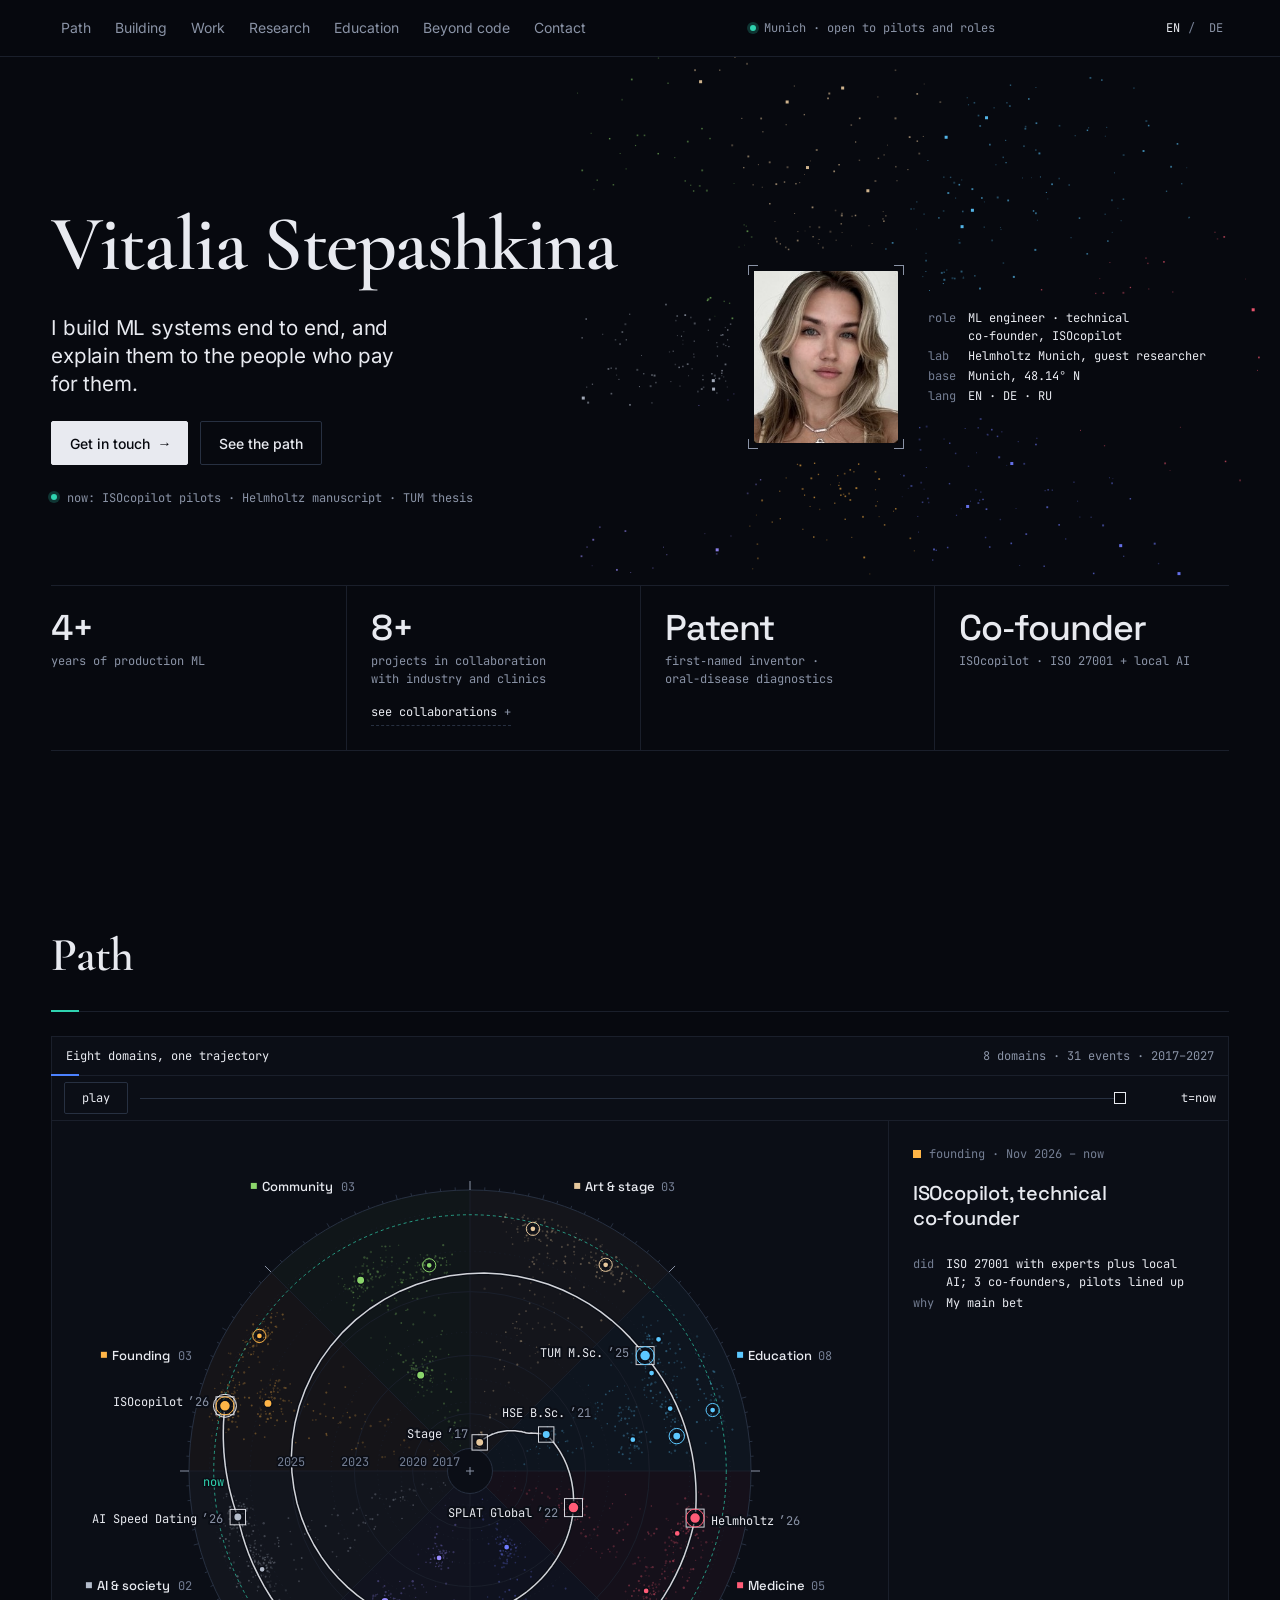
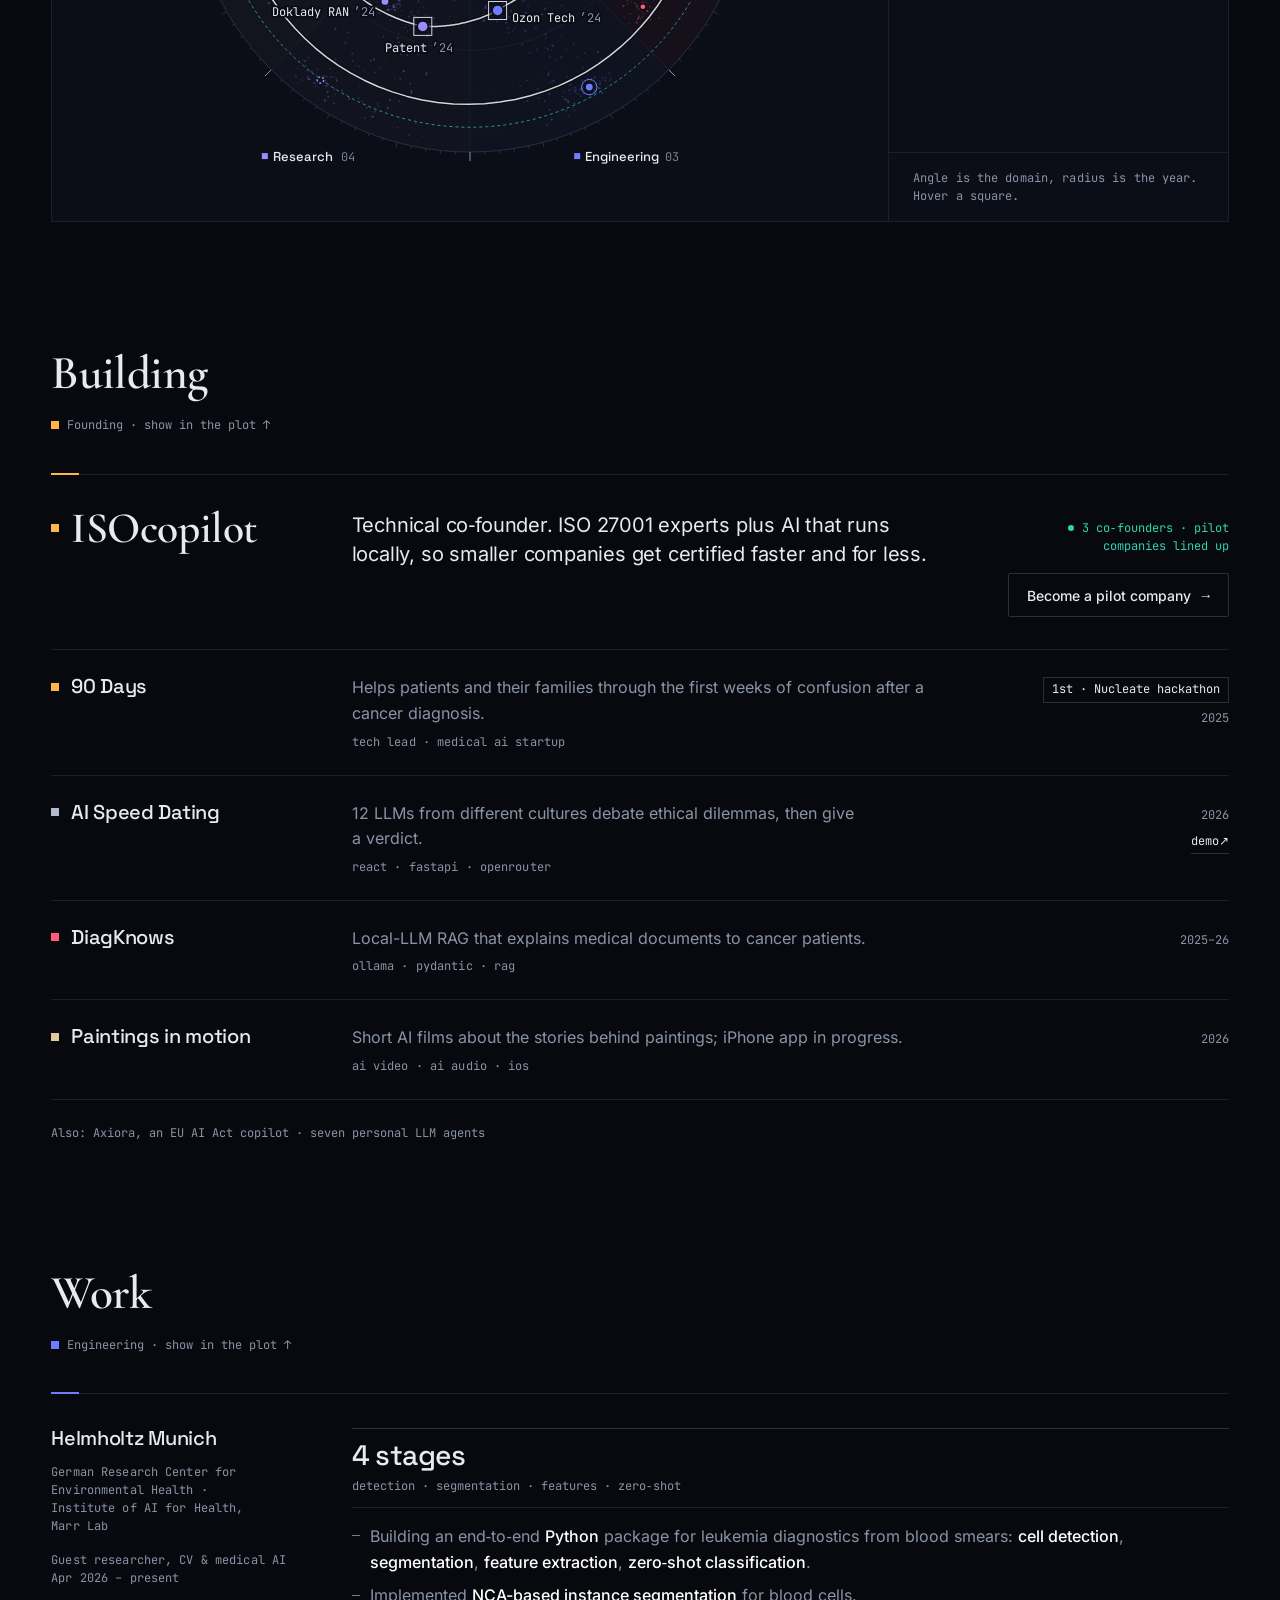
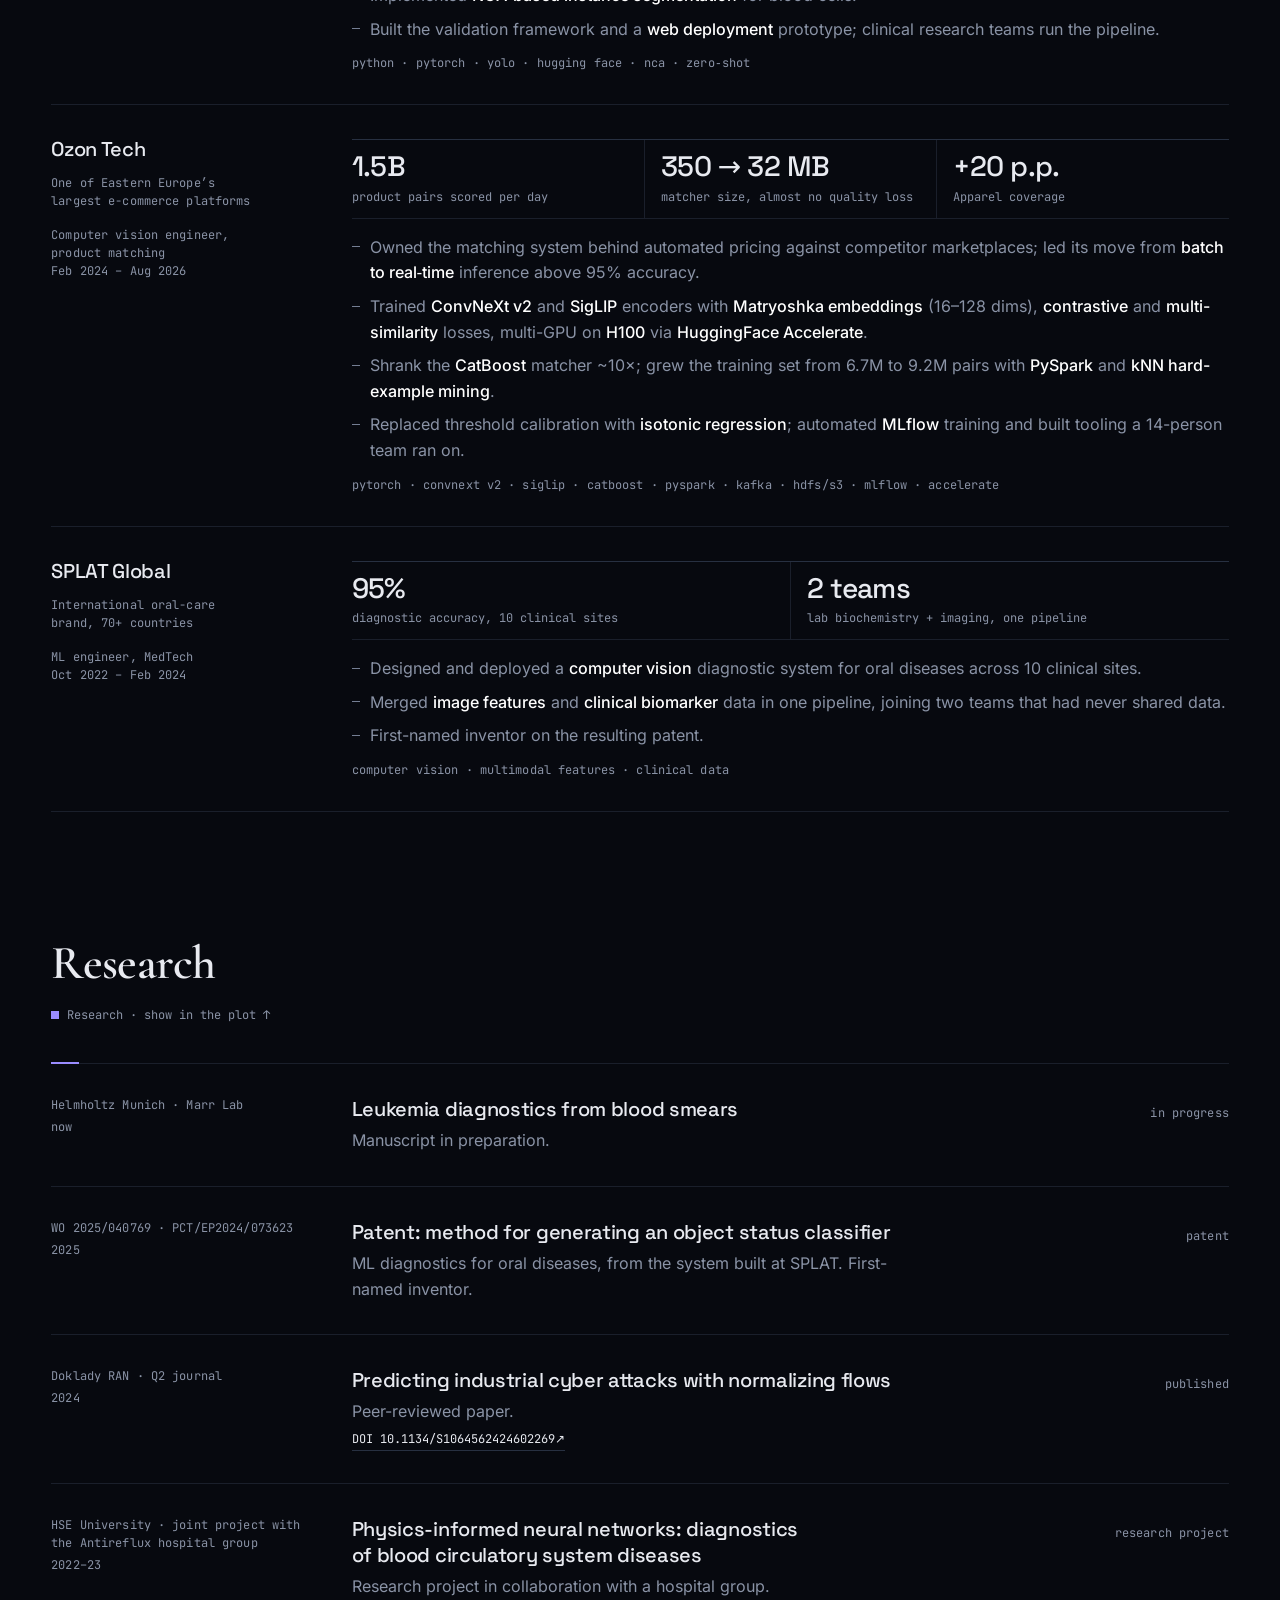
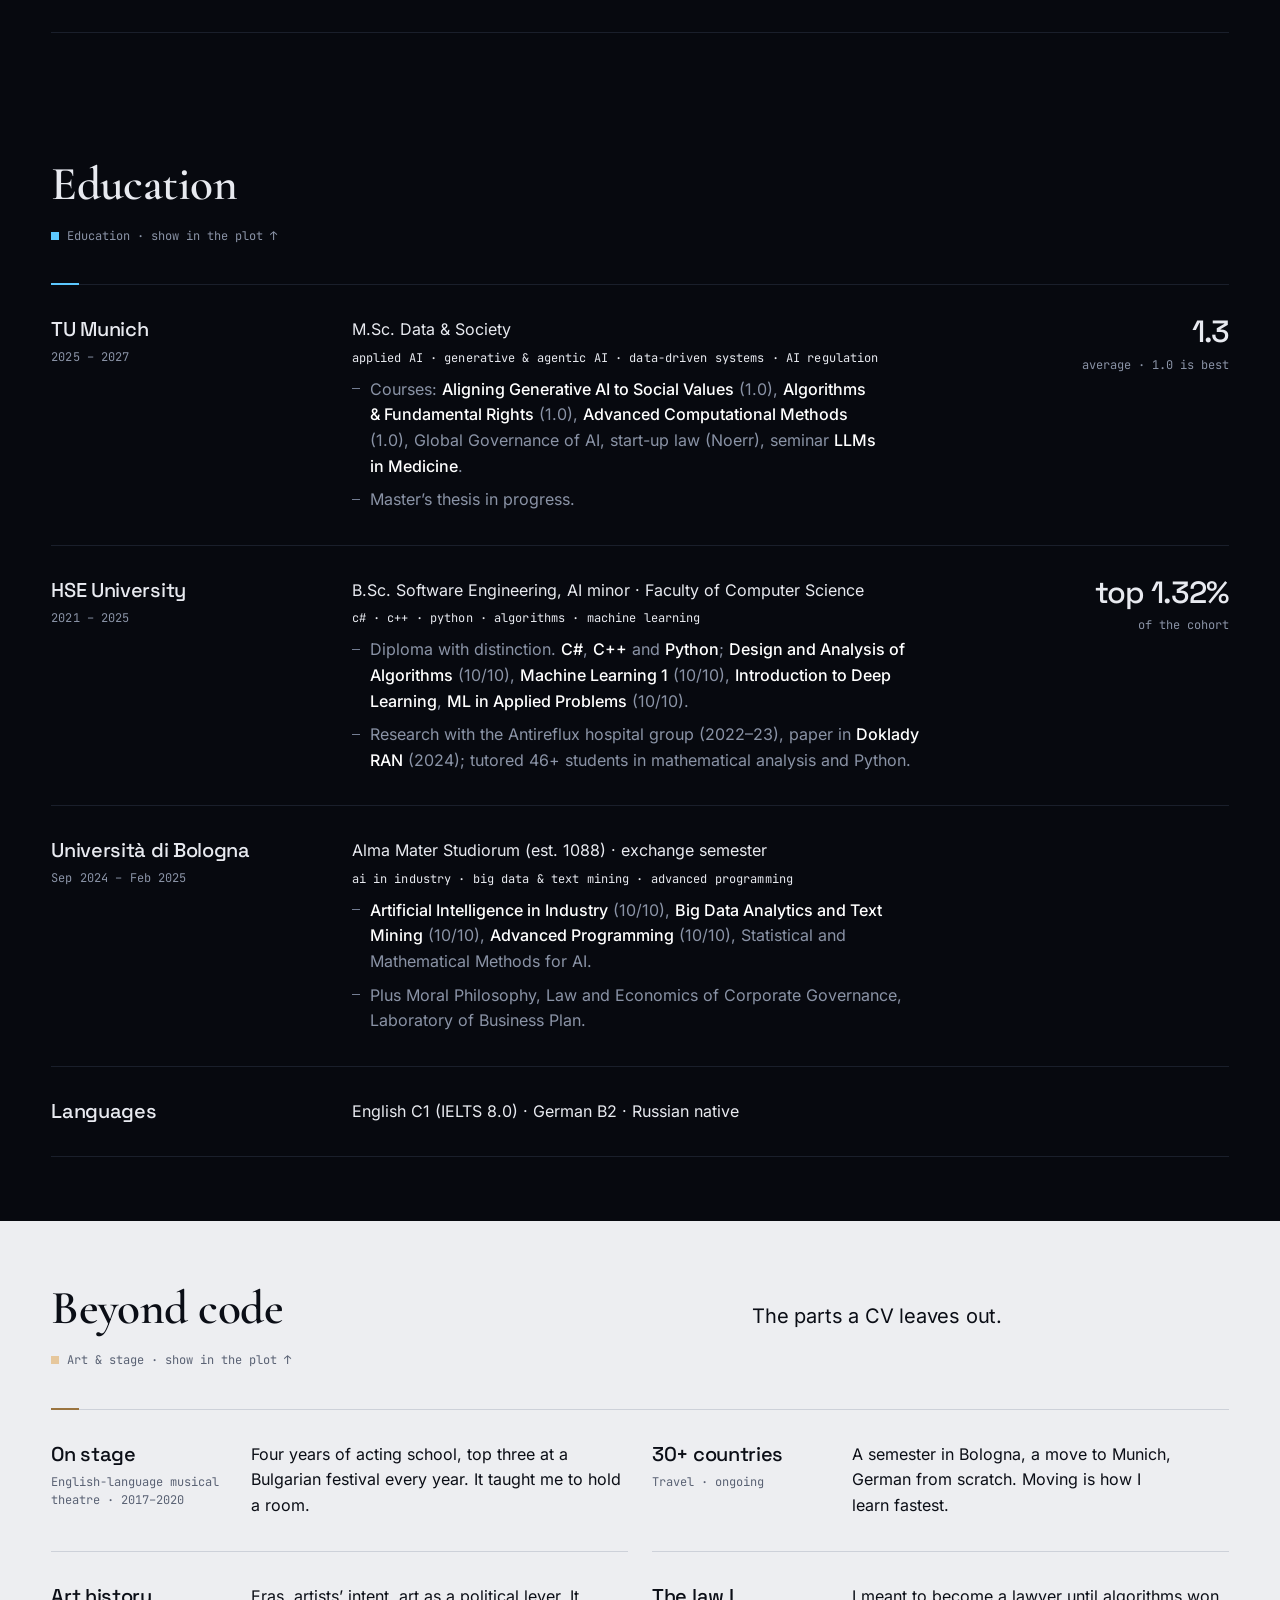
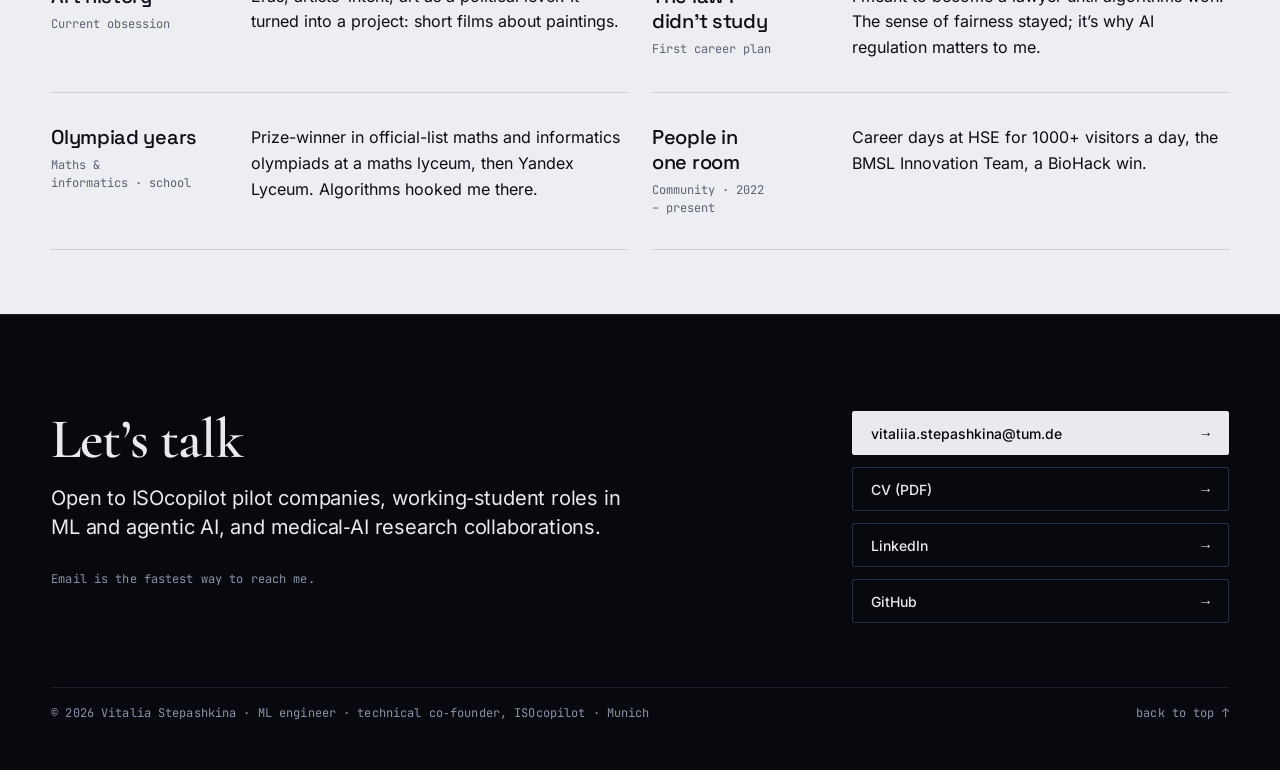
==== index.html @ 24381e23 "Personal website has been added" ====
<!DOCTYPE html>
<html lang="en">
<head>
<meta charset="utf-8">
<meta name="viewport" content="width=device-width, initial-scale=1">
<title>Vitalia Stepashkina · ML engineer, co-founder of ISOcopilot</title>
<meta name="description" content="ML engineer in Munich. I build ML systems end to end, from 1.5B product pairs a day to leukemia slides. Technical co-founder of ISOcopilot.">
<meta name="author" content="Vitalia Stepashkina">
<meta name="theme-color" content="#07090F">
<link rel="canonical" href="https://hi-vitalia.com/">
<link rel="alternate" hreflang="en" href="https://hi-vitalia.com/">
<link rel="alternate" hreflang="de" href="https://hi-vitalia.com/de.html">
<link rel="alternate" hreflang="x-default" href="https://hi-vitalia.com/">
<meta property="og:url" content="https://hi-vitalia.com/">
<meta property="og:type" content="profile">
<meta property="og:locale" content="en_US">
<meta property="og:locale:alternate" content="de_DE">
<meta property="og:title" content="Vitalia Stepashkina · ML engineer, co-founder of ISOcopilot">
<meta property="og:description" content="I build ML systems end to end, and explain them to the people who pay for them. ML engineer, co-founder of ISOcopilot, Munich.">
<meta property="og:image" content="https://hi-vitalia.com/og-en.png">
<meta property="og:image:width" content="1200">
<meta property="og:image:height" content="630">
<meta property="og:image:alt" content="Vitalia Stepashkina: I build ML systems end to end, and explain them to the people who pay for them.">
<meta name="twitter:card" content="summary_large_image">
<meta name="twitter:title" content="Vitalia Stepashkina · ML engineer, co-founder of ISOcopilot">
<meta name="twitter:description" content="I build ML systems end to end, and explain them to the people who pay for them. ML engineer, co-founder of ISOcopilot, Munich.">
<meta name="twitter:image" content="https://hi-vitalia.com/og-en.png">
<link rel="icon" href="favicon.svg" type="image/svg+xml">
<link rel="apple-touch-icon" href="apple-touch-icon.png">
<link rel="stylesheet" href="css/fonts.css">
<link rel="stylesheet" href="css/tokens.css">
<link rel="stylesheet" href="css/components.css">
<link rel="stylesheet" href="css/site.css">
<script type="application/ld+json">{"@context": "https://schema.org", "@type": "Person", "name": "Vitalia Stepashkina", "alternateName": "Vitaliia Stepashkina", "jobTitle": "ML engineer · technical co-founder, ISOcopilot", "description": "ML engineer in Munich. I build ML systems end to end, from 1.5B product pairs a day to leukemia slides. Technical co-founder of ISOcopilot.", "address": {"@type": "PostalAddress", "addressLocality": "Munich", "addressCountry": "DE"}, "email": "mailto:vitaliia.stepashkina@tum.de", "knowsLanguage": ["en", "de", "ru"], "alumniOf": [{"@type": "CollegeOrUniversity", "name": "Technical University of Munich"}, {"@type": "CollegeOrUniversity", "name": "HSE University"}, {"@type": "CollegeOrUniversity", "name": "Università di Bologna"}], "sameAs": ["https://www.linkedin.com/in/vitalia-stepashkina/", "https://github.com/imunellka"], "url": "https://hi-vitalia.com/"}</script>
</head>
<body>
<a class="skip" href="#building">Skip to content</a>
<header class="nav"><div class="wrap">
  <span class="status"><i aria-hidden="true"></i>Munich · open to pilots and roles</span>
  <nav class="links" aria-label="Sections"><a href="#path">Path</a><a href="#building">Building</a><a href="#work">Work</a><a href="#research">Research</a><a href="#education">Education</a><a href="#beyond">Beyond code</a><a href="#contact">Contact</a></nav>
  <span class="langsw" role="group" aria-label="Language / Sprache"><span class="cur" aria-current="true" lang="en">EN</span><a href="de.html" hreflang="de" lang="de" data-lang-switch title="Deutsch">DE</a></span>
</div></header>

<main id="top">
<section class="wrap grid hero" id="intro" data-spy aria-label="Introduction">
  <div class="ident">
    <h1 class="t-xl name">Vitalia <br><span>Stepashkina</span></h1>
    <p class="t-m lead">I build ML systems <span class="nw">end to end,</span> and explain them to the people who pay for them.</p>
    <div class="cta"><a class="btn primary" href="#contact">Get in touch<span aria-hidden="true">→</span></a><a class="btn to-sky" href="#sky">See the path</a></div>
    <p class="hstatus"><i aria-hidden="true"></i>now: ISOcopilot pilots · Helmholtz manuscript · TUM thesis</p>
    <div class="subject">
      <div class="frame"><img src="img/portrait.jpg" alt="Portrait of Vitalia Stepashkina" width="96" height="112"><span class="ticks"></span></div>
      <dl><dt>role</dt><dd>ML engineer · technical co‑founder, ISOcopilot</dd><dt>lab</dt><dd>Helmholtz Munich, guest researcher</dd><dt>base</dt><dd>Munich, 48.14° N</dd><dt>lang</dt><dd>EN · DE · RU</dd></dl>
    </div>
    <div class="metrics"><div class="metric"><b class="num">4+</b><span>years of production ML</span></div><div class="metric"><b class="num">8+</b><span>projects in collaboration with industry and clinics</span><button type="button" class="ptip" aria-expanded="false" aria-controls="mpop">see collaborations<span aria-hidden="true"> +</span></button><div class="mpop" id="mpop" role="region" aria-label="see collaborations"><p>Avelios, Yandex, Spiralab, Antireflux clinics, Austrian healthcare system</p></div></div><div class="metric"><b class="num">Patent</b><span>first‑named inventor · oral-disease diagnostics</span></div><div class="metric"><b class="num long">Co‑founder</b><span>ISOcopilot · ISO 27001 + local AI</span></div></div>
    
  </div>
</section>

<section class="section path" id="path" data-spy aria-labelledby="h-path"><div class="wrap">
  <div class="grid sec-head"><h2 class="t-l" id="h-path">Path</h2></div>
  <div class="inst" id="sky">
    <figure class="panel" aria-labelledby="figtitle">
      <div class="panel-head"><span id="figtitle"><b>Eight domains, one trajectory</b></span><span class="num">8 domains · 31 events · 2017–2027</span></div>
      <div class="panel-ctrl">
        <button class="chip play" id="play" type="button" data-state="play" aria-label="Play the path from 2017">play</button>
        <input id="scrub" type="range" min="2017" max="2027.99" step="0.01" value="2027.99" aria-label="Show the path up to year">
        <output id="tout" for="scrub" class="num">t=now</output>
      </div>
      <div class="plot-wrap">
        <div class="viz-slot" id="viz" data-default="iso"></div>
        <aside class="side"><div class="readout sky-hud" id="hud" aria-live="off"></div><p class="t-cap figcap" id="figcap">Angle is the domain, radius is the year. Hover a square.</p></aside>
      </div>
    </figure>
  </div>
</div></section>

<section class="section" id="building" data-spy aria-labelledby="h-building"><div class="wrap">
  <div class="grid sec-head"><h2 class="t-l" id="h-building">Building</h2><a class="figlink" href="#sky" data-filter="ent" style="--c:var(--s-ent)"><i aria-hidden="true"></i>Founding · show in the plot ↑</a></div>
  
  <article class="grid lead-proj">
    <div class="meta"><span class="k" aria-hidden="true"></span><h3 class="t-l">ISOcopilot</h3></div>
    <p class="t-m body">Technical co‑founder. ISO 27001 experts plus AI that runs locally, so smaller companies get certified faster and for less.</p>
    <div class="st"><em><i aria-hidden="true"></i>3 co‑founders · pilot companies lined up</em><a class="btn" href="mailto:vitaliia.stepashkina@tum.de?subject=ISOcopilot%20pilot">Become a pilot company<span aria-hidden="true">→</span></a></div>
  </article>
  <div class="projs">
  <article class="grid proj" style="--c:var(--s-ent)">
    <h3>90 Days</h3>
    <div class="body"><p>Helps patients and their families through the first weeks of confusion after a cancer diagnosis.</p><span class="t-cap stack">tech lead · medical ai startup</span></div>
    <div class="st"><span class="badge">1st · Nucleate hackathon</span><span class="num">2025</span></div>
  </article>
  <article class="grid proj" style="--c:var(--s-soc)">
    <h3>AI Speed Dating</h3>
    <div class="body"><p>12 LLMs from different cultures debate ethical dilemmas, then give a verdict.</p><span class="t-cap stack">react · fastapi · openrouter</span></div>
    <div class="st"><span class="num">2026</span><a class="ext" href="https://speeddate.dock.ee" target="_blank" rel="noopener" aria-label="demo (opens in a new tab)">demo<span aria-hidden="true"> ↗</span></a></div>
  </article>
  <article class="grid proj" style="--c:var(--s-med)">
    <h3>DiagKnows</h3>
    <div class="body"><p>Local-LLM RAG that explains medical documents to cancer patients.</p><span class="t-cap stack">ollama · pydantic · rag</span></div>
    <div class="st"><span class="num">2025–26</span></div>
  </article>
  <article class="grid proj" style="--c:var(--s-art)">
    <h3>Paintings in motion</h3>
    <div class="body"><p>Short AI films about the stories behind paintings; iPhone app in progress.</p><span class="t-cap stack">ai video · ai audio · ios</span></div>
    <div class="st"><span class="num">2026</span></div>
  </article>
  </div>
  <p class="also">Also: Axiora, an EU AI Act copilot · seven personal LLM agents</p>
</div></section>

<section class="section" id="work" data-spy aria-labelledby="h-work"><div class="wrap">
  <div class="grid sec-head"><h2 class="t-l" id="h-work">Work</h2><a class="figlink" href="#sky" data-filter="eng" style="--c:var(--s-eng)"><i aria-hidden="true"></i>Engineering · show in the plot ↑</a></div>
  
  <article class="grid row wrow">
    <div class="meta"><h3>Helmholtz Munich</h3><p class="t-cap odesc">German Research Center for Environmental Health · Institute of AI for Health, Marr Lab</p><span class="t-cap">Guest researcher, CV &amp; medical AI<br>Apr 2026 – present</span></div>
    <div class="body"><div class="mstrip" style="--n:1"><div class="mc"><b class="num">4 stages</b><span>detection · segmentation · features · zero‑shot</span></div></div><ul><li>Building an end‑to‑end <strong>Python</strong> package for leukemia diagnostics from blood smears: <strong>cell detection</strong>, <strong>segmentation</strong>, <strong>feature extraction</strong>, <strong>zero‑shot classification</strong>.</li><li>Implemented <strong>NCA-based instance segmentation</strong> for blood cells.</li><li>Built the validation framework and a <strong>web deployment</strong> prototype; clinical research teams run the pipeline.</li></ul><span class="t-cap stack">python · pytorch · yolo · hugging face · nca · zero‑shot</span></div>
  </article>
  <article class="grid row wrow">
    <div class="meta"><h3>Ozon Tech</h3><p class="t-cap odesc">One of Eastern Europe’s largest e-commerce platforms</p><span class="t-cap">Computer vision engineer, product matching<br>Feb 2024 – Aug 2026</span></div>
    <div class="body"><div class="mstrip" style="--n:3"><div class="mc"><b class="num">1.5B</b><span>product pairs scored per day</span></div><div class="mc"><b class="num">350 → 32 MB</b><span>matcher size, almost no quality loss</span></div><div class="mc"><b class="num">+20 p.p.</b><span>Apparel coverage</span></div></div><ul><li>Owned the matching system behind automated pricing against competitor marketplaces; led its move from <strong>batch to real‑time</strong> inference above 95% accuracy.</li><li>Trained <strong>ConvNeXt v2</strong> and <strong>SigLIP</strong> encoders with <strong>Matryoshka embeddings</strong> (16–128 dims), <strong>contrastive</strong> and <strong>multi-similarity</strong> losses, multi-GPU on <strong>H100</strong> via <strong>HuggingFace Accelerate</strong>.</li><li>Shrank the <strong>CatBoost</strong> matcher ~10×; grew the training set from 6.7M to 9.2M pairs with <strong>PySpark</strong> and <strong>kNN hard-example mining</strong>.</li><li>Replaced threshold calibration with <strong>isotonic regression</strong>; automated <strong>MLflow</strong> training and built tooling a 14-person team ran on.</li></ul><span class="t-cap stack">pytorch · convnext v2 · siglip · catboost · pyspark · kafka · hdfs/s3 · mlflow · accelerate</span></div>
  </article>
  <article class="grid row wrow">
    <div class="meta"><h3>SPLAT Global</h3><p class="t-cap odesc">International oral-care brand, 70+ countries</p><span class="t-cap">ML engineer, MedTech<br>Oct 2022 – Feb 2024</span></div>
    <div class="body"><div class="mstrip" style="--n:2"><div class="mc"><b class="num">95%</b><span>diagnostic accuracy, 10 clinical sites</span></div><div class="mc"><b class="num">2 teams</b><span>lab biochemistry + imaging, one pipeline</span></div></div><ul><li>Designed and deployed a <strong>computer vision</strong> diagnostic system for oral diseases across 10 clinical sites.</li><li>Merged <strong>image features</strong> and <strong>clinical biomarker</strong> data in one pipeline, joining two teams that had never shared data.</li><li>First-named inventor on the resulting patent.</li></ul><span class="t-cap stack">computer vision · multimodal features · clinical data</span></div>
  </article>
</div></section>

<section class="section" id="research" data-spy aria-labelledby="h-research"><div class="wrap">
  <div class="grid sec-head"><h2 class="t-l" id="h-research">Research</h2><a class="figlink" href="#sky" data-filter="res" style="--c:var(--s-res)"><i aria-hidden="true"></i>Research · show in the plot ↑</a></div>
  
  <article class="grid row rrow">
    <div class="meta"><span class="t-cap">Helmholtz Munich · Marr Lab</span><span class="t-cap num">now</span></div>
    <div class="body"><h3>Leukemia diagnostics from blood smears</h3><p class="mute">Manuscript in preparation.</p></div>
    <div class="fig"><span class="t-cap live">in progress</span></div>
  </article>
  <article class="grid row rrow">
    <div class="meta"><span class="t-cap">WO 2025/040769 · PCT/EP2024/073623</span><span class="t-cap num">2025</span></div>
    <div class="body"><h3>Patent: method for generating an object status classifier</h3><p class="mute">ML diagnostics for oral diseases, from the system built at SPLAT. First-named inventor.</p></div>
    <div class="fig"><span class="t-cap">patent</span></div>
  </article>
  <article class="grid row rrow">
    <div class="meta"><span class="t-cap">Doklady RAN · Q2 journal</span><span class="t-cap num">2024</span></div>
    <div class="body"><h3>Predicting industrial cyber attacks with normalizing flows</h3><p class="mute">Peer-reviewed paper.</p><p class="rl"><a class="ext" href="https://link.springer.com/article/10.1134/S1064562424602269" target="_blank" rel="noopener" aria-label="DOI 10.1134/S1064562424602269 (opens in a new tab)">DOI 10.1134/S1064562424602269<span aria-hidden="true"> ↗</span></a></p></div>
    <div class="fig"><span class="t-cap">published</span></div>
  </article>
  <article class="grid row rrow">
    <div class="meta"><span class="t-cap">HSE University · joint project with the Antireflux hospital group</span><span class="t-cap num">2022–23</span></div>
    <div class="body"><h3>Physics-informed neural networks: diagnostics of blood circulatory system diseases</h3><p class="mute">Research project in collaboration with a hospital group.</p></div>
    <div class="fig"><span class="t-cap">research project</span></div>
  </article>
</div></section>

<section class="section" id="education" data-spy aria-labelledby="h-education"><div class="wrap">
  <div class="grid sec-head"><h2 class="t-l" id="h-education">Education</h2><a class="figlink" href="#sky" data-filter="edu" style="--c:var(--s-edu)"><i aria-hidden="true"></i>Education · show in the plot ↑</a></div>
  
  <article class="grid row erow">
    <div class="meta"><h3>TU Munich</h3><span class="t-cap num">2025 – 2027</span></div>
    <div class="body"><p class="deg">M.Sc. Data &amp; Society</p><p class="t-cap focus">applied AI · generative &amp; agentic AI · data-driven systems · AI regulation</p><ul class="edl"><li>Courses: <strong>Aligning Generative AI to Social Values</strong> (1.0), <strong>Algorithms &amp; Fundamental Rights</strong> (1.0), <strong>Advanced Computational Methods</strong> (1.0), Global Governance of AI, start-up law (Noerr), seminar <strong>LLMs in Medicine</strong>.</li><li>Master’s thesis in progress.</li></ul></div>
    <div class="fig"><b class="num">1.3</b><span>average · 1.0 is best</span></div>
  </article>
  <article class="grid row erow">
    <div class="meta"><h3>HSE University</h3><span class="t-cap num">2021 – 2025</span></div>
    <div class="body"><p class="deg">B.Sc. Software Engineering, AI minor · Faculty of Computer Science</p><p class="t-cap focus">c# · c++ · python · algorithms · machine learning</p><ul class="edl"><li>Diploma with distinction. <strong>C#</strong>, <strong>C++</strong> and <strong>Python</strong>; <strong>Design and Analysis of Algorithms</strong> (10/10), <strong>Machine Learning 1</strong> (10/10), <strong>Introduction to Deep Learning</strong>, <strong>ML in Applied Problems</strong> (10/10).</li><li>Research with the Antireflux hospital group (2022–23), paper in <strong>Doklady RAN</strong> (2024); tutored 46+ students in mathematical analysis and Python.</li></ul></div>
    <div class="fig"><b class="num">top 1.32%</b><span>of the cohort</span></div>
  </article>
  <article class="grid row erow">
    <div class="meta"><h3>Università di Bologna</h3><span class="t-cap num">Sep 2024 – Feb 2025</span></div>
    <div class="body"><p class="deg">Alma Mater Studiorum (est. 1088) · exchange semester</p><p class="t-cap focus">ai in industry · big data &amp; text mining · advanced programming</p><ul class="edl"><li><strong>Artificial Intelligence in Industry</strong> (10/10), <strong>Big Data Analytics and Text Mining</strong> (10/10), <strong>Advanced Programming</strong> (10/10), Statistical and Mathematical Methods for AI.</li><li>Plus Moral Philosophy, Law and Economics of Corporate Governance, Laboratory of Business Plan.</li></ul></div>
    
  </article>
  <article class="grid row erow">
    <div class="meta"><h3>Languages</h3></div>
    <div class="body"><p class="deg">English C1 (IELTS 8.0) · German B2 · Russian native</p></div>
    
  </article>
</div></section>

<section class="section band-light" id="beyond" data-spy aria-labelledby="h-beyond"><div class="wrap">
  <div class="grid sec-head"><h2 class="t-l" id="h-beyond">Beyond code</h2><p>The parts a CV leaves out.</p><a class="figlink" href="#sky" data-filter="art" style="--c:var(--s-art)"><i aria-hidden="true"></i>Art &amp; stage · show in the plot ↑</a></div>
  <div class="labels">
    <article class="label"><div><h3>On stage</h3><div class="medium">English-language musical theatre · 2017–2020</div></div><p>Four years of acting school, top three at a Bulgarian festival every year. It taught me to hold a room.</p></article>
    <article class="label"><div><h3>30+ countries</h3><div class="medium">Travel · ongoing</div></div><p>A semester in Bologna, a move to Munich, German from scratch. Moving is how I learn fastest.</p></article>
    <article class="label"><div><h3>Art history</h3><div class="medium">Current obsession</div></div><p>Eras, artists’ intent, art as a political lever. It turned into a project: short films about paintings.</p></article>
    <article class="label"><div><h3>The law I didn’t study</h3><div class="medium">First career plan</div></div><p>I meant to become a lawyer until algorithms won. The sense of fairness stayed; it’s why AI regulation matters to me.</p></article>
    <article class="label"><div><h3>Olympiad years</h3><div class="medium">Maths &amp; informatics · school</div></div><p>Prize-winner in official-list maths and informatics olympiads at a maths lyceum, then Yandex Lyceum. Algorithms hooked me there.</p></article>
    <article class="label"><div><h3>People in one room</h3><div class="medium">Community · 2022 – present</div></div><p>Career days at HSE for 1000+ visitors a day, the BMSL Innovation Team, a BioHack win.</p></article>
  </div>
</div></section>
</main>

<footer class="footer" id="contact" data-spy aria-labelledby="h-contact"><div class="wrap grid">
  <div class="say"><h2 class="t-xl" id="h-contact">Let’s talk</h2><p class="open">Open to ISOcopilot pilot companies, working‑student roles in ML and agentic AI, and medical‑AI research collaborations.</p><p class="t-cap">Email is the fastest way to reach me.</p></div>
  <div class="act"><a class="btn primary" href="mailto:vitaliia.stepashkina@tum.de">vitaliia.stepashkina@tum.de<span aria-hidden="true">→</span></a><a class="btn" href="files/Vitalia_Stepashkina_CV.pdf" download data-cv>CV (PDF)<span aria-hidden="true">→</span></a><a class="btn" href="https://www.linkedin.com/in/vitalia-stepashkina/">LinkedIn<span aria-hidden="true">→</span></a><a class="btn" href="https://github.com/imunellka">GitHub<span aria-hidden="true">→</span></a></div>
  <div class="base t-cap"><span>© 2026 Vitalia Stepashkina · ML engineer · technical co‑founder, ISOcopilot · Munich</span><a href="#top">back to top ↑</a></div>
</div></footer>

<script>window.SKY_DATA={"spheres": [{"id": "eng", "name_en": "Engineering", "description": "Production ML at scale, and my own tools."}, {"id": "res", "name_en": "Research", "description": "Work on the record: paper, patent, manuscript."}, {"id": "med", "name_en": "Medicine", "description": "Diagnostics, from oral care to leukemia."}, {"id": "soc", "name_en": "AI & society", "description": "Where AI meets law, ethics and people."}, {"id": "ent", "name_en": "Founding", "description": "Companies I build; compliance first."}, {"id": "com", "name_en": "Community", "description": "Events, teams, hackathons."}, {"id": "art", "name_en": "Art & stage", "description": "Theatre and art history."}, {"id": "edu", "name_en": "Education", "description": "HSE, then TUM, plus three languages."}], "events": [{"id": "theatre", "title_en": "English-language musical theatre, TongueTwister", "sphere": "art", "start": "2017-09", "end": "2020-06", "status": "done", "metric": "Top 3 every year at \"The World in Children's Hands\" festival, Bulgaria", "what_it_gave_en": "Four years of acting school and musical theatre, on stage every year", "why_en": "Where my social energy comes from", "links_to": ["career", "speed"]}, {"id": "olymp", "title_en": "Competitive programming in C++", "sphere": "eng", "start": "2021-09", "end": "2023-06", "status": "done", "metric": null, "what_it_gave_en": "Competitive programming in C++: algorithms against the clock", "why_en": "Where I learned to debug under pressure", "links_to": ["hse"]}, {"id": "hse", "title_en": "HSE University, B.Sc. Software Engineering, AI minor", "sphere": "edu", "start": "2021-09", "end": "2025-06", "status": "done", "metric": "Top 1.32% of cohort, diploma with distinction", "what_it_gave_en": "C/C++, algorithms and an AI minor; diploma with distinction", "why_en": "A technical base people trust", "links_to": ["olymp", "doklady"]}, {"id": "career", "title_en": "Career days at HSE", "sphere": "com", "start": "2022-09", "end": "2024-06", "status": "done", "metric": "1000+ visitors per day", "what_it_gave_en": "Brought companies, volunteers and students together", "why_en": "My first event at scale", "links_to": ["bmsl", "theatre"]}, {"id": "splat", "title_en": "SPLAT Global, ML engineer, MedTech", "sphere": "med", "start": "2022-10", "end": "2024-02", "status": "done", "metric": "95% accuracy across 10 clinical sites", "what_it_gave_en": "Diagnostic system rolled out to clinics; lab and image data in one pipeline", "why_en": "My first ML system in clinics", "links_to": ["patent"]}, {"id": "ozon", "title_en": "Ozon Tech, computer vision engineer, product matching", "sphere": "eng", "start": "2024-02", "end": "2026-08", "status": "done", "metric": "1.5B product pairs scored per day", "what_it_gave_en": "Batch to real-time above 95% accuracy; matcher 350 → 32 MB; tooling for 14 people", "why_en": "Learned to measure models in business impact", "links_to": ["iso", "agents"]}, {"id": "doklady", "title_en": "Paper in Doklady RAN (Q2)", "sphere": "res", "start": "2024-06", "end": "2024-12", "status": "done", "metric": null, "what_it_gave_en": "Predicting industrial cyber attacks with normalizing flows", "why_en": "My first peer-reviewed paper", "links_to": ["hse"]}, {"id": "patent", "title_en": "Patent WO 2025/040769", "sphere": "res", "start": "2024-08", "end": "2025-02", "status": "done", "metric": "PCT/EP2024/073623", "what_it_gave_en": "Patent WO 2025/040769: ML diagnostics for oral diseases, first-named inventor", "why_en": "Work that turns into IP", "links_to": ["splat"]}, {"id": "bologna", "title_en": "AI exchange, Università di Bologna", "sphere": "edu", "start": "2024-09", "end": "2025-02", "status": "done", "metric": null, "what_it_gave_en": "AI programme in an international cohort, life in Italy", "why_en": "Proof I can study and live anywhere", "links_to": ["munich"]}, {"id": "munich", "title_en": "Move to Munich", "sphere": "edu", "start": "2025-09", "end": "2025-10", "status": "done", "metric": null, "what_it_gave_en": "A new country, a new network, German from scratch", "why_en": "Germany is where responsible AI and startups meet", "links_to": ["tum", "bmsl"]}, {"id": "langs", "title_en": "Languages", "sphere": "edu", "start": "2025-10", "end": "2027-01", "status": "now", "metric": "IELTS 8.0", "what_it_gave_en": "English C1 · German B2 · Russian native", "why_en": "Working in German and English", "links_to": ["munich"]}, {"id": "bmsl", "title_en": "BMSL Innovation Team, TUM", "sphere": "com", "start": "2025-10", "end": "2026-12", "status": "now", "metric": null, "what_it_gave_en": "Built the team, ran meetups, picked speakers", "why_en": "My own community in Munich", "links_to": ["career", "hacks"]}, {"id": "tum", "title_en": "TU Munich, M.Sc. Data & Society", "sphere": "edu", "start": "2025-10", "end": "2027-08", "status": "now", "metric": "Average 1.3 (1.0 = best)", "what_it_gave_en": "Ethics, regulation and governance of AI", "why_en": "The why-and-for-whom layer on top of engineering", "links_to": ["gov", "axiora"]}, {"id": "acm", "title_en": "Advanced Computational Methods (TUM)", "sphere": "edu", "start": "2025-10", "end": "2026-02", "status": "done", "metric": null, "what_it_gave_en": "Computational methods inside a social-science master's", "why_en": "Technical depth inside the programme", "links_to": ["tum"]}, {"id": "medins", "title_en": "MedInsight hackathon", "sphere": "med", "start": "2025-11", "end": "2025-11", "status": "done", "metric": null, "what_it_gave_en": "Built medical product prototypes in a weekend", "why_en": "Fast product cycles in health", "links_to": ["diag"]}, {"id": "ninety", "title_en": "90 Days, tech lead", "sphere": "ent", "start": "2025-11", "end": "2025-11", "status": "done", "metric": "1st place, Nucleate hackathon", "what_it_gave_en": "Tech lead; our team won 1st place at a Nucleate hackathon", "why_en": "Patients and families need help in the first weeks after diagnosis", "links_to": ["diag"]}, {"id": "diag", "title_en": "DiagKnows, LLM assistant for cancer patients", "sphere": "med", "start": "2025-12", "end": "2026-02", "status": "done", "metric": null, "what_it_gave_en": "Five-layer RAG on a local LLM: OCR, validation, retrieval, guarded answers", "why_en": "My first LLM product, for cancer patients", "links_to": ["axiora", "medins"]}, {"id": "hdab", "title_en": "Health data access bodies report (EHDS)", "sphere": "med", "start": "2026-01", "end": "2026-01", "status": "done", "metric": null, "what_it_gave_en": "Group report comparing Finland's Findata with Austria's system", "why_en": "Health data meets regulation", "links_to": ["gov"]}, {"id": "hacks", "title_en": "BioHack 1st place, HackNation, Future of Health", "sphere": "com", "start": "2026-01", "end": "2026-06", "status": "done", "metric": "1st place, BioHack", "what_it_gave_en": "Won a bioinformatics hackathon in a mixed team", "why_en": "Visibility in the Munich ecosystem", "links_to": ["bmsl", "helm"], "date_label": "2026"}, {"id": "helm", "title_en": "Helmholtz Munich, guest researcher, Marr Lab", "sphere": "med", "start": "2026-04", "end": null, "status": "now", "metric": null, "what_it_gave_en": "Leukemia diagnostics package: detection, segmentation, features, zero-shot", "why_en": "Clinical teams use what I build", "links_to": ["miccai", "llmmed"]}, {"id": "gov", "title_en": "Aligning GenAI · Algorithms & Fundamental Rights · Global Governance of AI", "sphere": "soc", "start": "2026-04", "end": "2026-07", "status": "done", "metric": null, "what_it_gave_en": "AI alignment, fundamental rights and global AI governance", "why_en": "The legal base under my compliance products", "links_to": ["axiora", "iso", "hdab"]}, {"id": "law", "title_en": "Business law + start-up legal fundamentals (Noerr)", "sphere": "edu", "start": "2026-04", "end": "2026-07", "status": "done", "metric": null, "what_it_gave_en": "Investment contracts, equity, corporate law", "why_en": "A founder's legal literacy", "links_to": ["iso"]}, {"id": "speed", "title_en": "AI Speed Dating, TUM hackathon", "sphere": "soc", "start": "2026-06", "end": "2026-08", "status": "done", "metric": "12 LLMs orchestrated", "what_it_gave_en": "12 LLMs from different cultures debate ethics; I built prompting, matching, frontend", "why_en": "Explaining AI to ordinary people", "links_to": ["arth", "theatre"]}, {"id": "agents", "title_en": "Personal stack of 7 LLM agents", "sphere": "eng", "start": "2026-09", "end": null, "status": "now", "metric": "7 agents", "what_it_gave_en": "Seven agents for calendar, news, papers and voice notes, via Telegram", "why_en": "Agentic AI in daily practice, less busywork", "links_to": ["iso", "ozon"]}, {"id": "arth", "title_en": "Art history", "sphere": "art", "start": "2026-09", "end": null, "status": "now", "metric": null, "what_it_gave_en": "Eras, artists' intent, art as a political lever", "why_en": "Joy, and a new lens on the world", "links_to": ["artv", "speed"]}, {"id": "artv", "title_en": "Paintings in motion: AI films + iPhone app", "sphere": "art", "start": "2026-10", "end": null, "status": "now", "metric": null, "what_it_gave_en": "Scripts, AI video and audio, a business model", "why_en": "A hands-on lab for new AI tools", "links_to": ["arth", "agents"]}, {"id": "llmmed", "title_en": "Seminar: LLMs in Medicine (IN2107)", "sphere": "edu", "start": "2026-10", "end": "2027-02", "status": "now", "metric": null, "what_it_gave_en": "LLMs in clinical settings", "why_en": "Feeds my Helmholtz work", "links_to": ["helm"]}, {"id": "axiora", "title_en": "Axiora, EU AI Act compliance copilot", "sphere": "ent", "start": "2026-10", "end": null, "status": "now", "metric": null, "what_it_gave_en": "Team MVP: local LLMs and RAG turn AI use into a remediation roadmap", "why_en": "Regulation as a product", "links_to": ["gov", "diag"]}, {"id": "iso", "title_en": "ISOcopilot, technical co-founder", "sphere": "ent", "start": "2026-11", "end": null, "status": "now", "metric": null, "what_it_gave_en": "ISO 27001 with experts plus local AI; 3 co-founders, pilots lined up", "why_en": "My main bet", "links_to": ["ozon", "gov", "agents"]}, {"id": "miccai", "title_en": "Manuscript: leukemia diagnostics", "sphere": "res", "start": "2026-12", "end": "2027-02", "status": "next", "metric": null, "what_it_gave_en": "Paper from the Helmholtz pipeline, in preparation", "why_en": "Putting the pipeline on the record", "links_to": ["helm"]}, {"id": "hse-research", "title_en": "Physics-informed NNs with Antireflux", "sphere": "res", "start": "2022-01", "end": "2022-12", "status": "done", "metric": null, "what_it_gave_en": "Physics-informed neural nets for circulatory diagnostics, with Antireflux hospitals", "why_en": "My first ML project with real clinics", "links_to": ["splat"]}]};window.SKY_I18N={"mon": ["Jan", "Feb", "Mar", "Apr", "May", "Jun", "Jul", "Aug", "Sep", "Oct", "Nov", "Dec"], "now": "now", "planned": "planned", "metric": "metric", "did": "did", "why": "why", "nothingYet": "nothing yet", "pressPlay": "Press play or drag the time slider", "filter": "Filter", "aria": "Constellation of Vitalia’s path: eight domains by angle, years by radius, the line is her path in order", "short": {}, "narrowName": {}};window.SKY_UI={"play": "play", "pause": "pause", "next": "next ›", "now": "now", "nothing_yet": "nothing yet"};</script>
<script src="js/viz.js"></script>
<script src="js/site.js"></script>
<script src="js/cloud.js"></script>
</body>
</html>
---- css/fonts.css ----
@font-face{font-family:"Space Grotesk";font-style:normal;font-weight:400;font-display:swap;src:url(../fonts/space-grotesk-latin-400-normal.woff2) format("woff2")}
@font-face{font-family:"Space Grotesk";font-style:normal;font-weight:500;font-display:swap;src:url(../fonts/space-grotesk-latin-500-normal.woff2) format("woff2")}
@font-face{font-family:"Inter";font-style:normal;font-weight:400;font-display:swap;src:url(../fonts/inter-latin-400-normal.woff2) format("woff2")}
@font-face{font-family:"Inter";font-style:normal;font-weight:500;font-display:swap;src:url(../fonts/inter-latin-500-normal.woff2) format("woff2")}
@font-face{font-family:"JetBrains Mono";font-style:normal;font-weight:400;font-display:swap;src:url(../fonts/jetbrains-mono-latin-400-normal.woff2) format("woff2")}
@font-face{font-family:"JetBrains Mono";font-style:normal;font-weight:500;font-display:swap;src:url(../fonts/jetbrains-mono-latin-500-normal.woff2) format("woff2")}
@font-face{font-family:"Cormorant Garamond";font-style:normal;font-weight:500;font-display:swap;src:url(../fonts/cormorant-garamond-Medium.woff2) format("woff2")}
@font-face{font-family:"Cormorant Garamond";font-style:italic;font-weight:500;font-display:swap;src:url(../fonts/cormorant-garamond-MediumItalic.woff2) format("woff2")}
@font-face{font-family:"Cormorant Garamond";font-style:normal;font-weight:600;font-display:swap;src:url(../fonts/cormorant-garamond-SemiBold.woff2) format("woff2")}
@font-face{font-family:"Cormorant Garamond";font-style:italic;font-weight:600;font-display:swap;src:url(../fonts/cormorant-garamond-SemiBoldItalic.woff2) format("woff2")}
---- css/tokens.css ----
/* Direction B "Instrument" tokens. Names are a contract: change values only. */
:root{
color-scheme:dark;
/* ground and surfaces: blue-black, one step apart */
--bg:#07090F;--panel:#0B0E16;--panel-2:#10141F;--line:#1A1F2B;--line-2:#273041;
/* ink */
--ink:#E8EAF0;--ink-hi:#FFFFFF;--mute:#8A93A6;--faint:#747E93;
/* one interactive accent (blue, structure + focus); teal = "now/live" only; --alert reserved for errors, never a sphere */
--signal:#4C82FF;--signal-2:#2FD3B0;--alert:#FF5C77;
/* blue for light grounds only (paper band, CV) */
--signal-ink:#2A5FE0;
/* 8 spheres, equal visual weight on --bg, used only inside the visualisation and as 8px keys */
--s-eng:#6F7CFF;--s-res:#9A8CFF;--s-med:#FF5C77;--s-soc:#B4BCCB;--s-ent:#FFB547;--s-com:#8BD66B;--s-art:#E6C79C;--s-edu:#5CC8FF;
/* light band (Beyond code only) */
--paper:#EDEEF1;--paper-ink:#0B0E16;--paper-mute:#5A6274;--paper-line:#CDD1D9;
/* families */
--f-serif:"Cormorant Garamond","Cormorant",Georgia,serif;--f-display:"Space Grotesk",system-ui,sans-serif;--f-text:"Inter",system-ui,sans-serif;--f-mono:"JetBrains Mono",ui-monospace,monospace;
/* type scale: 5 sizes. size / line-height / tracking */
--t-xl:clamp(48px,5.6vw,84px);--t-xl-lh:.92;--t-xl-tr:-.045em;   /* name, one per page */
--t-l:clamp(32px,3.4vw,44px);--t-l-lh:1.04;--t-l-tr:-.03em;      /* section titles, big metrics */
--t-m:20px;--t-m-lh:1.45;--t-m-tr:-.01em;                         /* lead, row titles */
--t-s:16px;--t-s-lh:1.6;--t-s-tr:0;                               /* body */
--t-xs:12px;--t-xs-lh:1.5;--t-xs-tr:.01em;                        /* mono captions, labels */
--t-ui:14px;                                                       /* UI chrome: nav, buttons */
/* spacing: 4px base */
--sp-1:4px;--sp-2:8px;--sp-3:12px;--sp-4:16px;--sp-5:24px;--sp-6:32px;--sp-7:48px;--sp-8:64px;--sp-9:96px;--sp-10:128px;
/* grid */
--max:1240px;--cols:12;--gutter:24px;--pad:max(24px,4vw);
/* radii: almost square, instrument-like */
--r-0:0;--r-1:2px;--r-2:6px;--r-pill:999px;
/* motion */
--d-fast:120ms;--d-base:200ms;--d-slow:600ms;--d-intro:1200ms;--ease:cubic-bezier(.2,.7,.2,1);
}
---- css/components.css ----
/* Direction B "Instrument" components. Flat CSS. Requires fonts.css + tokens.css. */
*{box-sizing:border-box;min-width:0}
html{scroll-padding-top:72px;-webkit-text-size-adjust:100%;scrollbar-color:var(--line-2) var(--bg);scrollbar-width:thin}
body{margin:0;text-wrap:pretty;background:var(--bg);color:var(--ink);font:400 var(--t-s)/var(--t-s-lh) var(--f-text);overflow-x:clip;-webkit-font-smoothing:antialiased;font-feature-settings:"ss01","cv11"}
img{max-width:100%;display:block}
a{color:inherit;text-decoration:none}
::selection{background:var(--signal);color:var(--bg)}
:focus-visible{outline:2px solid var(--signal);outline-offset:2px}

/* grid */
.wrap{max-width:calc(var(--max) + 2*var(--pad));margin:0 auto;padding:0 var(--pad)}
.grid{display:grid;grid-template-columns:repeat(12,minmax(0,1fr));column-gap:var(--gutter)}

/* type roles */
.t-xl{font:500 var(--t-xl)/var(--t-xl-lh) var(--f-display);letter-spacing:var(--t-xl-tr);margin:0}
.t-l{font:500 var(--t-l)/var(--t-l-lh) var(--f-display);letter-spacing:var(--t-l-tr);margin:0}
.t-m{font:400 var(--t-m)/var(--t-m-lh) var(--f-text);letter-spacing:var(--t-m-tr);margin:0}
.t-cap{font:400 var(--t-xs)/var(--t-xs-lh) var(--f-mono);letter-spacing:var(--t-xs-tr);color:var(--mute)}
.mute{color:var(--mute)}
.num{font-variant-numeric:tabular-nums;white-space:nowrap}

/* nav: 56px bar, name left, sections right, a status dot */
.nav{position:sticky;top:0;z-index:20;background:color-mix(in srgb,var(--bg) 82%,transparent);backdrop-filter:blur(12px);border-bottom:1px solid var(--line)}
.nav .wrap{display:flex;align-items:center;gap:var(--sp-6);height:56px}
.nav .id{flex:none;font:500 var(--t-ui)/1 var(--f-display);letter-spacing:-.01em;margin-right:auto;white-space:nowrap}
.nav .links{order:2;display:flex;gap:var(--sp-1);overflow-x:auto;scrollbar-width:none}
.nav .links a{flex:none;font-size:var(--t-ui);color:var(--mute);padding:8px 10px;border-radius:var(--r-1);transition:color var(--d-fast)}
.nav .links a:hover,.nav .links a[aria-current]{color:var(--ink)}
.nav .status{order:3;display:flex;align-items:center;gap:8px;font:400 var(--t-xs)/var(--t-xs-lh) var(--f-mono);color:var(--mute);white-space:nowrap}
.nav .status i{flex:none;width:6px;height:6px;border-radius:50%;background:var(--signal-2);box-shadow:0 0 0 3px color-mix(in srgb,var(--signal-2) 22%,transparent)}

/* hero: 5 cols identity / 7 cols instrument; metrics strip full width */
.hero{padding-top:var(--sp-7);padding-bottom:var(--sp-7);row-gap:var(--sp-6)}
.hero .ident{grid-column:1 / span 5;display:flex;flex-direction:column;gap:var(--sp-6)}
.hero .ident .lead{max-width:30ch;color:var(--ink)}
.hero .inst{grid-column:6 / span 7}
.hero .metrics{grid-column:1 / -1}

/* portrait as a sensor readout: monochrome, framed by corner ticks, mono caption */
.subject{display:grid;grid-template-columns:96px minmax(0,1fr);gap:var(--sp-4);align-items:end}
.subject .frame{position:relative;width:96px;height:112px;padding:6px}
.subject .frame img{width:100%;height:100%;object-fit:cover;object-position:50% 30%}
.ticks{position:absolute;inset:0;pointer-events:none;background:
 linear-gradient(var(--mute),var(--mute)) 0 0/10px 1px no-repeat,linear-gradient(var(--mute),var(--mute)) 0 0/1px 10px no-repeat,
 linear-gradient(var(--mute),var(--mute)) 100% 0/10px 1px no-repeat,linear-gradient(var(--mute),var(--mute)) 100% 0/1px 10px no-repeat,
 linear-gradient(var(--mute),var(--mute)) 0 100%/10px 1px no-repeat,linear-gradient(var(--mute),var(--mute)) 0 100%/1px 10px no-repeat,
 linear-gradient(var(--mute),var(--mute)) 100% 100%/10px 1px no-repeat,linear-gradient(var(--mute),var(--mute)) 100% 100%/1px 10px no-repeat}
.subject dl{margin:0;display:grid;grid-template-columns:auto 1fr;gap:2px var(--sp-3)}
.subject dt{font:400 var(--t-xs)/var(--t-xs-lh) var(--f-mono);color:var(--faint)}
.subject dd{margin:0;font:400 var(--t-xs)/var(--t-xs-lh) var(--f-mono);color:var(--ink)}

/* instrument panel: framed plot + legend */
.panel{position:relative;border:1px solid var(--line);background:var(--panel)}
.panel-head{position:relative;display:flex;flex-wrap:wrap;justify-content:space-between;gap:var(--sp-4);padding:10px 14px;border-bottom:1px solid var(--line);font:400 var(--t-xs)/var(--t-xs-lh) var(--f-mono);color:var(--mute)}
.panel-head::after{content:"";position:absolute;left:-1px;bottom:-1px;width:28px;height:2px;background:var(--signal)}
.panel-head b{font-weight:400;color:var(--ink)}
.viz-slot{position:relative;width:100%;height:clamp(560px,calc(100svh - 270px),660px);overflow:hidden}
.viz-slot>svg,.viz-slot>canvas{position:absolute;inset:0;width:100%;height:100%}
.panel-foot{display:grid;grid-template-columns:repeat(5,minmax(0,1fr));gap:6px;padding:10px 12px;border-top:1px solid var(--line)}

/* chip / filter */
.chip{display:inline-flex;align-items:center;gap:8px;min-height:32px;padding:0 10px;border:1px solid var(--line-2);border-radius:var(--r-1);background:transparent;color:var(--mute);font:400 var(--t-xs)/1 var(--f-mono);cursor:pointer;transition:color var(--d-fast),border-color var(--d-fast),background var(--d-fast)}
.chip i{width:8px;height:8px;background:var(--c,var(--ink))}
.chip:hover{color:var(--ink);border-color:var(--mute)}
.chip[aria-pressed=true]{color:var(--ink);border-color:var(--ink);background:var(--panel-2)}

/* readout tooltip: HUD, mono, hairline, no shadow */
.readout{position:absolute;z-index:3;min-width:200px;max-width:min(280px,calc(100% - 24px));padding:10px 12px;background:color-mix(in srgb,var(--bg) 92%,transparent);border:1px solid var(--line-2);border-left:2px solid var(--c,var(--signal));font:400 var(--t-xs)/var(--t-xs-lh) var(--f-mono);color:var(--mute);pointer-events:none}
.readout b{display:block;font:500 var(--t-ui)/1.3 var(--f-text);color:var(--ink);margin-bottom:6px}
.readout dl{margin:0;display:grid;grid-template-columns:auto 1fr;gap:0 12px}
.readout dd{margin:0;color:var(--ink)}

/* metric strip: 4 equal cells, hairline dividers, number top, mono caption under */
.metrics{display:grid;grid-template-columns:repeat(4,minmax(0,1fr));border-top:1px solid var(--line);border-bottom:1px solid var(--line)}
.metric{padding:var(--sp-5) var(--sp-5) var(--sp-5) 0;display:flex;flex-direction:column;gap:var(--sp-2)}
.metric+.metric{padding-left:var(--sp-5);border-left:1px solid var(--line)}
.metric b{font:500 var(--t-l)/1 var(--f-display);letter-spacing:var(--t-l-tr);font-variant-numeric:tabular-nums;white-space:nowrap}
.metric b small{font-size:.5em;letter-spacing:0;color:var(--mute);margin-left:4px}
.metric span{font:400 var(--t-xs)/var(--t-xs-lh) var(--f-mono);color:var(--mute);text-wrap:balance}

/* section header: title cols 1-6, point cols 7-12 sharing the baseline */
.section{padding:var(--sp-8) 0 var(--sp-8)}
.sec-head{position:relative;align-items:last baseline;padding-bottom:var(--sp-6);border-bottom:1px solid var(--line)}
.sec-head::after{content:"";position:absolute;left:0;bottom:-1px;width:28px;height:2px;background:var(--signal)}
.band-light .sec-head::after{background:var(--signal-ink)}
.sec-head .t-l{grid-column:1 / span 6}
.sec-head p{grid-column:8 / span 5;margin:0;color:var(--mute);max-width:44ch;text-wrap:balance}
.sec-head .idx{grid-column:1 / -1;margin-bottom:var(--sp-4)}

/* ruled row: meta 3 / text 6 / metric 3 */
.row{padding:var(--sp-6) 0;border-bottom:1px solid var(--line);align-items:start}
.row .meta{grid-column:1 / span 3;display:flex;flex-direction:column;gap:6px}
.row .meta h3{font:500 var(--t-m)/1.25 var(--f-display);letter-spacing:-.015em;margin:0}
.row .body{grid-column:4 / span 6}
.row .body ul{margin:0;padding:0;list-style:none;display:grid;gap:var(--sp-2)}
.row .body li{padding-left:18px;position:relative}
.row .body li::before{content:"";position:absolute;left:0;top:.72em;width:8px;height:1px;background:var(--faint)}
.row .fig{grid-column:10 / span 3;text-align:right}
.row .fig b{display:block;font:500 clamp(28px,2.4vw,var(--t-l))/1 var(--f-display);letter-spacing:var(--t-l-tr);white-space:nowrap}
.row .fig span{display:block;margin-top:var(--sp-2);font:400 var(--t-xs)/var(--t-xs-lh) var(--f-mono);color:var(--mute);text-wrap:balance}

/* project row (Builds): wide, key colour square, title, one line, stack, status */
.proj{align-items:baseline;padding:var(--sp-5) 0;border-bottom:1px solid var(--line);transition:background var(--d-base)}
.proj:hover{background:var(--panel)}
.proj h3{grid-column:1 / span 3;font:500 var(--t-m)/1.25 var(--f-display);letter-spacing:-.015em;margin:0}
.proj h3::before{content:"";display:inline-block;width:8px;height:8px;background:var(--c);margin-right:12px;vertical-align:.12em}
.proj .body{grid-column:4 / span 6}
.proj p{margin:0;color:var(--mute)}
.proj .st{grid-column:10 / span 3;text-align:right;font:400 var(--t-xs)/var(--t-xs-lh) var(--f-mono);color:var(--mute)}
.proj .st em{font-style:normal;color:var(--signal-2)}

/* light band: Beyond code only. Museum labels on paper */
.band-light{background:var(--paper);color:var(--paper-ink)}
.band-light .t-cap,.band-light .sec-head p{color:var(--paper-mute)}
.band-light .sec-head{border-color:var(--paper-line)}
.labels{display:grid;grid-template-columns:repeat(12,minmax(0,1fr));column-gap:var(--gutter)}
.label{grid-column:span 6;padding:var(--sp-6) 0;border-bottom:1px solid var(--paper-line);display:grid;grid-template-columns:repeat(6,minmax(0,1fr));column-gap:var(--gutter)}
.label>div{grid-column:span 2}
.label p{grid-column:span 4}
.label h3{font:500 var(--t-m)/1.25 var(--f-display);letter-spacing:-.015em;margin:0}
.label .medium{font:400 var(--t-xs)/var(--t-xs-lh) var(--f-mono);color:var(--paper-mute);margin-top:6px}
.label p{margin:0}

/* buttons */
.btn{display:inline-flex;align-items:center;gap:10px;min-height:44px;padding:0 18px;border:1px solid var(--line-2);border-radius:var(--r-1);font:500 var(--t-ui) var(--f-text);color:var(--ink);background:transparent;cursor:pointer;transition:border-color var(--d-fast),background var(--d-fast)}
.btn:hover{border-color:var(--ink)}
.btn.primary{background:var(--ink);color:var(--bg);border-color:var(--ink)}
.btn.primary:hover{background:var(--ink-hi)}

/* footer */
.footer{border-top:1px solid var(--line);padding:var(--sp-9) 0 var(--sp-7)}
.footer .t-xl{grid-column:1 / span 8}
.footer .act{grid-column:9 / span 4;display:flex;flex-direction:column;gap:var(--sp-3);align-self:end}
.footer .base{grid-column:1 / -1;display:flex;justify-content:space-between;gap:var(--sp-4);margin-top:var(--sp-8);padding-top:var(--sp-4);border-top:1px solid var(--line)}

/* 720-1024: identity above instrument, keep 2-col rows */
@media (max-width:1024px){
 .hero .ident,.hero .inst{grid-column:1 / -1}
 .viz-slot{height:600px}
 .hero .ident{display:grid;grid-template-columns:minmax(0,7fr) minmax(0,5fr);column-gap:var(--gutter);row-gap:var(--sp-5)}
 .hero .ident .name{grid-column:1 / -1}
 .row .meta{grid-column:1 / span 4}.row .body{grid-column:5 / span 8}.row .fig{grid-column:5 / span 8;text-align:left;margin-top:var(--sp-4)}
 .sec-head .t-l{grid-column:1 / span 7}.sec-head p{grid-column:8 / span 5}
 .label>div,.label p{grid-column:1 / -1}
}
/* 721-1000: keep one-row nav by dropping the status; two-row nav from 800 down */
@media (min-width:801px) and (max-width:1120px){.nav .status{display:none}}
@media (max-width:800px){
 .nav .wrap{flex-wrap:wrap;height:auto;padding-top:12px;column-gap:var(--sp-4);row-gap:6px}
 .nav .links{order:4;flex:0 0 100%;margin:0 calc(-1*var(--pad));padding:0 var(--pad) 6px;-webkit-mask-image:linear-gradient(90deg,#000 85%,transparent);mask-image:linear-gradient(90deg,#000 85%,transparent)}
 .nav .status{margin-left:auto}
 html{scroll-padding-top:104px}
}
@media (max-width:400px){.nav .status{display:none}}
@media (max-width:720px){
 .nav .links a{font:400 var(--t-xs)/1 var(--f-mono);padding:8px 8px}
 .hero{padding-top:var(--sp-6)}
 .hero .ident{display:flex}
 .metrics{grid-template-columns:repeat(2,minmax(0,1fr))}
 .metric:nth-child(3){padding-left:0;border-left:0}
 .metric:nth-child(n+3){border-top:1px solid var(--line)}
 .sec-head .t-l,.sec-head p{grid-column:1 / -1}.sec-head p{margin-top:var(--sp-3)}
 .row .meta,.row .body,.row .fig{grid-column:1 / -1}.row .body{margin-top:var(--sp-3)}
 .proj h3,.proj .body,.proj .st{grid-column:1 / -1}.proj{row-gap:6px}.proj .st{text-align:left;order:-1}
 .label{grid-column:1 / -1;row-gap:var(--sp-3)}
 .footer .t-xl,.footer .act{grid-column:1 / -1}.footer .act{margin-top:var(--sp-6)}
 .section{padding:var(--sp-7) 0 var(--sp-7)}
 .viz-slot{height:400px}
 .panel-foot{display:flex;flex-wrap:wrap}

 .metric b{font-size:30px}
}
@media (prefers-reduced-motion:reduce){*{transition:none!important;animation:none!important}}

h1,h2,h3,.t-l,.t-m{text-wrap:balance}
---- css/site.css ----
/* Site assembly layer: only what components.css does not cover. Tokens and components stay the source of truth. */
.skip{position:absolute;left:var(--pad);top:-60px;z-index:30;background:var(--ink);color:var(--bg);padding:10px 14px;font:500 14px var(--f-text)}
.skip:focus{top:8px}
.nav .links a[aria-current]{color:var(--ink);background:var(--panel-2)}

/* hero: identity 1-5 (name, lead, sub, CTA, portrait readout, 2x2 figures), instrument 6-12 */
.hero .ident .lead{max-width:31ch;text-wrap:pretty}
.nw{white-space:nowrap}
.hero .ident .cta{display:flex;flex-wrap:wrap;gap:var(--sp-3)}
.btn span{font-family:var(--f-mono);font-weight:400}
.inst figure{margin:0}
.plot-wrap{position:relative}
.hero .ident .metrics{grid-template-columns:repeat(2,minmax(0,1fr))}
.hero .ident .metric{padding:var(--sp-4) var(--sp-4) var(--sp-4) 0}
.hero .ident .metric:nth-child(even){padding-left:var(--sp-5);border-left:1px solid var(--line)}
.hero .ident .metric:nth-child(n+3){border-top:1px solid var(--line)}
@media (min-width:1025px){.hero .ident .to-sky{display:none}}

/* readout: a HUD strip docked under the plot, inside the instrument, so it never covers a star */
.readout.sky-hud{position:relative;left:auto;top:auto;width:auto;min-width:0;max-width:none;display:grid;grid-template-columns:minmax(0,5fr) minmax(0,7fr);grid-template-rows:auto 1fr;column-gap:var(--sp-5);align-content:start;align-items:start;height:128px;overflow:hidden;padding:12px 14px;border:0;border-top:1px solid var(--line);border-left:2px solid var(--c,var(--signal));background:var(--bg)}
.readout.sky-hud .k{grid-column:1;margin-bottom:6px}
.readout.sky-hud h4,.readout.sky-hud .h{grid-column:1;font:500 var(--t-m)/1.25 var(--f-display);letter-spacing:-.01em;margin:0;color:var(--ink);display:-webkit-box;-webkit-box-orient:vertical;-webkit-line-clamp:2;overflow:hidden}
.readout.sky-hud dd{display:-webkit-box;-webkit-box-orient:vertical;-webkit-line-clamp:2;overflow:hidden}
.readout.sky-hud dt{color:var(--faint)}
.readout.sky-hud dl{grid-column:2;grid-row:1 / span 2;gap:3px 12px}
.readout:has(i[style*="--s-eng"]){--c:var(--s-eng)}
.readout:has(i[style*="--s-res"]){--c:var(--s-res)}
.readout:has(i[style*="--s-med"]){--c:var(--s-med)}
.readout:has(i[style*="--s-soc"]){--c:var(--s-soc)}
.readout:has(i[style*="--s-ent"]){--c:var(--s-ent)}
.readout:has(i[style*="--s-com"]){--c:var(--s-com)}
.readout:has(i[style*="--s-art"]){--c:var(--s-art)}
.readout:has(i[style*="--s-edu"]){--c:var(--s-edu)}
.readout .empty{grid-column:1 / -1;color:var(--mute)}

/* time control row */
.panel-ctrl{display:flex;align-items:center;gap:var(--sp-3);padding:6px 12px;border-bottom:1px solid var(--line)}
.panel-ctrl .play{min-width:64px;justify-content:center;color:var(--ink)}
.panel-ctrl input{flex:1;height:32px;margin:0;-webkit-appearance:none;appearance:none;background:linear-gradient(var(--line-2),var(--line-2)) 0 50%/100% 1px no-repeat;cursor:pointer}
.panel-ctrl input::-webkit-slider-runnable-track{height:32px;background:transparent}
.panel-ctrl input::-webkit-slider-thumb{-webkit-appearance:none;appearance:none;width:12px;height:12px;margin-top:10px;border:1.5px solid var(--ink);background:var(--bg);border-radius:0}
.panel-ctrl input::-moz-range-track{height:1px;background:var(--line-2)}
.panel-ctrl input::-moz-range-thumb{width:10px;height:10px;border:1.5px solid var(--ink);background:var(--bg);border-radius:0}
.panel-ctrl input:focus-visible{outline:none}
.panel-ctrl input:focus-visible::-webkit-slider-thumb{outline:2px solid var(--signal);outline-offset:2px}
.panel-ctrl input:focus-visible::-moz-range-thumb{outline:2px solid var(--signal);outline-offset:2px}
.panel-ctrl output{font:400 var(--t-xs)/var(--t-xs-lh) var(--f-mono);color:var(--ink);width:6.5em;text-align:right}
.panel-foot .chip{justify-content:flex-start;white-space:nowrap}
.figcap{display:block;margin:0;padding:12px 0 0;max-width:none}

/* work: company context line */
.row .meta .ctx{color:var(--ink)}

/* building: lead company row, then project rows */
.lead-proj{padding:var(--sp-6) 0;border-bottom:1px solid var(--line);align-items:first baseline}
.lead-proj .meta{grid-column:1 / span 3;display:flex;align-items:center;gap:var(--sp-3)}
.lead-proj .k{width:8px;height:8px;background:var(--s-ent);flex:none}
.lead-proj .body{grid-column:4 / span 6;margin:0}
.lead-proj .st{grid-column:10 / span 3;text-align:right;display:flex;flex-direction:column;align-items:flex-end;gap:6px}
.lead-proj .st .t-cap{text-wrap:balance}
.lead-proj .st em{font:400 var(--t-xs)/var(--t-xs-lh) var(--f-mono);font-style:normal;color:var(--signal-2);display:block;text-wrap:balance}
.lead-proj .st em i{display:inline-block;width:6px;height:6px;margin-right:8px;border-radius:50%;background:var(--signal-2);vertical-align:.1em}
.proj .stack{display:block;margin-top:6px}

/* research rows: venue left, title + line middle, status right */
.rrow .meta{gap:4px}
.rrow .body h3{font:500 var(--t-m)/1.3 var(--f-display);letter-spacing:-.015em;margin:0 0 6px}
.rrow .body p{margin:0}
.t-cap.live{color:var(--signal-2)}

/* education */
.erow .deg{margin:0 0 4px;color:var(--ink)}
.erow .body p:last-child{margin-bottom:0}

/* now: number cols 1-3, text cols 4-12 */

/* light band: keep colours readable on paper */
.band-light .t-l,.band-light h3,.band-light .label p{color:var(--paper-ink)}
.band-light :focus-visible{outline-color:var(--paper-ink)}

/* footer: heading 1-7, actions 9-12 */
.footer .say{grid-column:1 / span 7;display:flex;flex-direction:column;gap:var(--sp-4)}
.footer .act{grid-column:9 / span 4;align-self:end}
.footer .act .btn{justify-content:space-between}
.footer .base{color:var(--mute)}
.footer .base a:hover{color:var(--ink)}

@media (max-width:1024px){
 .hero .ident{grid-template-columns:calc(7*(100% - 11*var(--gutter))/12 + 6*var(--gutter)) minmax(0,1fr);grid-template-areas:"name name" "lead subj" "cta subj" "stat subj" "met met";align-items:start}
 .hero .ident .name{grid-area:name}
 .hero .ident .lead{grid-area:lead}
 .hero .ident .cta{grid-area:cta}
 .hero .ident .hstatus{grid-area:stat;margin-top:0}
 .hero .ident .subject{grid-area:subj}
 .hero .ident .metrics{grid-area:met;grid-template-columns:repeat(4,minmax(0,1fr))}
 .hero .ident .metric:nth-child(n+2){padding-left:var(--sp-5);border-left:1px solid var(--line)}
 .hero .ident .metric:nth-child(n+3){border-top:0}
 .lead-proj .meta{grid-column:1 / span 4}.lead-proj .body{grid-column:5 / span 8}.lead-proj .st{grid-column:5 / span 8;text-align:left;align-items:flex-start;margin-top:var(--sp-4)}
 .proj h3{grid-column:1 / span 4}.proj .body{grid-column:5 / span 6}.proj .st{grid-column:11 / span 2}
 .label{row-gap:var(--sp-3)}
 .footer .say{grid-column:1 / span 7}.footer .act{grid-column:8 / span 5}
}
@media (max-width:720px){
 .hero .ident{display:flex}
 .hero .ident .metrics{grid-template-columns:repeat(2,minmax(0,1fr))}
 .hero .ident .metric:nth-child(3){padding-left:0;border-left:0}
 .hero .ident .metric:nth-child(n+3){border-top:1px solid var(--line)}
 .readout.sky-hud{grid-template-columns:minmax(0,1fr);grid-template-rows:auto;height:212px;left:0!important;right:auto;bottom:auto}
 .readout.sky-hud dl{grid-column:1;grid-row:auto;margin-top:10px}
 .lead-proj .meta,.lead-proj .body,.lead-proj .st{grid-column:1 / -1}.lead-proj .body{margin-top:var(--sp-4)}
 .proj h3,.proj .body,.proj .st{grid-column:1 / -1}
  .panel-ctrl output{width:5.5em}
 .footer .say,.footer .act{grid-column:1 / -1}
 .footer .base{flex-direction:column}
}

/* round 3: scannable section claims, hero status, building 'also' */
.sec-head p{color:var(--ink);font:400 var(--t-m)/var(--t-m-lh) var(--f-text);letter-spacing:var(--t-m-tr);max-width:40ch}
.band-light .sec-head p{color:var(--paper-ink)}
.hstatus{display:flex;align-items:baseline;gap:10px;margin:calc(-1*var(--sp-4)) 0 0;font:400 var(--t-xs)/var(--t-xs-lh) var(--f-mono);color:var(--mute)}
.hstatus i{flex:none;width:6px;height:6px;border-radius:50%;background:var(--signal-2);box-shadow:0 0 0 3px color-mix(in srgb,var(--signal-2) 22%,transparent);transform:translateY(-2px)}
.also{margin:0;padding:var(--sp-5) 0 0;font:400 var(--t-xs)/var(--t-xs-lh) var(--f-mono);color:var(--mute)}
.hero .ident .metric b{font-size:clamp(28px,2.4vw,var(--t-l))}
.hero .ident .subject{align-items:center}
@media(max-width:380px){.hero .ident .metric b{font-size:23px}.hero .ident .metric:nth-child(even){padding-left:14px}}

/* round 4: polish */
/* hero metrics 2x2 from 900 down (4-up only 901-1024) */
@media (max-width:900px){.hero .ident .metrics{grid-template-columns:repeat(2,minmax(0,1fr))}.hero .ident .metric:nth-child(3){padding-left:0;border-left:0}.hero .ident .metric:nth-child(n+3){border-top:1px solid var(--line)}}
/* plot height: controls + plot + readout end on the metrics rule at 1440x900 */
.viz-slot{height:clamp(480px,calc(100svh - 330px),620px)}
@media (max-width:1024px){.viz-slot{height:600px}}
@media (max-width:720px){.viz-slot{height:360px}.hero .ident .metric b{font-size:clamp(23px,7vw,30px)}}
/* building: pilot CTA under the ISOcopilot status */
.lead-proj .st .btn{margin-top:var(--sp-3)}
/* section link back into the instrument */
.figlink{grid-column:1 / span 6;justify-self:start;margin-top:var(--sp-3);display:inline-flex;align-items:center;gap:8px;min-height:32px;font:400 var(--t-xs)/var(--t-xs-lh) var(--f-mono);letter-spacing:0;color:var(--mute);border-bottom:1px solid transparent}
.figlink i{width:8px;height:8px;background:var(--c)}
.figlink:hover{color:var(--ink);border-color:var(--line-2)}
.band-light .figlink{color:var(--paper-mute)}.band-light .figlink:hover{color:var(--paper-ink);border-color:var(--paper-line)}
.sec-head .idx{grid-column:1 / -1;margin:0 0 var(--sp-3)}
/* footer: open-to line, CV button, signature */
.footer .say .open{margin:0;max-width:44ch;color:var(--ink);font:400 var(--t-m)/var(--t-m-lh) var(--f-text);letter-spacing:var(--t-m-tr);text-wrap:balance}
.footer .base{flex-wrap:wrap}
/* touch: 44px targets */
@media (pointer:coarse){
 .nav .links a{min-height:40px;display:inline-flex;align-items:center}
 .panel-ctrl .play{min-height:44px}
 .panel-ctrl input{height:44px}
 .panel-ctrl input::-webkit-slider-runnable-track{height:44px}
 .panel-ctrl input::-webkit-slider-thumb{margin-top:16px}
 .footer .base a{display:inline-block;padding:13px 0;margin:-13px 0}
 .figlink{min-height:44px}
}

/* ---- round 5 ---- */
/* language switch: current code plain, the other one a link; sits at the end of the nav row */
.langsw{order:5;display:inline-flex;align-items:center;gap:2px;margin-left:var(--sp-3);font:400 var(--t-xs)/1 var(--f-mono);white-space:nowrap}
.langsw .cur{color:var(--ink);padding:8px 6px}
.langsw a{color:var(--mute);padding:8px 6px;border-radius:var(--r-1);min-height:32px;display:inline-flex;align-items:center}
.langsw a:hover{color:var(--ink);background:var(--panel)}
.langsw .cur::after{content:"/";color:var(--faint);margin-left:8px}
@media (max-width:800px){.langsw{order:3;margin-left:0}}
@media (hover:none){.langsw a{min-height:44px}}

/* Work: metric strip like the brand CV, then two one-line bullets */
.wrow .body{grid-column:4 / span 9}
.mstrip{display:grid;grid-template-columns:repeat(var(--n),minmax(0,1fr));border-top:1px solid var(--line-2);border-bottom:1px solid var(--line);margin:2px 0 var(--sp-4)}
.mstrip .mc{padding:12px 16px 12px 0}
.mstrip .mc + .mc{padding-left:16px;border-left:1px solid var(--line)}
.mstrip b{display:block;font:500 clamp(24px,2.2vw,32px)/1.05 var(--f-display);letter-spacing:-.02em;color:var(--ink);white-space:nowrap}
.mstrip span{display:block;margin-top:6px;font:400 var(--t-xs)/var(--t-xs-lh) var(--f-mono);color:var(--mute);text-wrap:balance}
.mstrip[style*="--n:1"]{grid-template-columns:minmax(0,1fr)}
.wrow ul{margin:0}
.wrow .stack{display:block;margin-top:var(--sp-3)}
@media (max-width:1024px){.wrow .body{grid-column:5 / span 8}}
@media (max-width:600px){.wrow .body{grid-column:1 / -1}.mstrip{grid-template-columns:minmax(0,1fr)}.mstrip .mc + .mc{padding-left:0;border-left:0;border-top:1px solid var(--line)}}

/* Building: badge + external link in the right column */
.proj .st{display:flex;flex-direction:column;align-items:flex-end;gap:6px}
.badge{display:inline-block;font:400 var(--t-xs)/1.3 var(--f-mono);color:var(--ink);border:1px solid var(--line-2);padding:4px 8px;white-space:nowrap}
.ext{font:400 var(--t-xs)/var(--t-xs-lh) var(--f-mono);color:var(--ink);text-decoration:none;border-bottom:1px solid var(--line-2);white-space:nowrap;display:inline-flex;align-items:center;min-height:24px}
.ext:hover{border-color:var(--signal);color:var(--ink)}
.rrow .rl{margin:8px 0 0}
@media (max-width:600px){.proj .st{align-items:flex-start;flex-direction:row;flex-wrap:wrap;gap:8px 12px}}
@media (hover:none){.ext{min-height:44px}}

/* Round 7: display = Cormorant Garamond (client font). Name: roman + italic surname; section titles italic. Metrics/UI stay Space Grotesk. */
.name,.sec-head .t-l,.footer .t-xl,.lead-proj h3.t-l{font-family:var(--f-serif);font-weight:600;letter-spacing:-.01em;font-feature-settings:"kern","liga","dlig" 0}
.name em,.sec-head .t-l,.footer .t-xl{font-style:italic;font-weight:500}
.sec-head .t-l,.footer .t-xl{font-size:clamp(46px,5vw,68px);line-height:.95;letter-spacing:-.005em}
.lead-proj h3.t-l{font-size:clamp(34px,3.4vw,44px);line-height:1}
.sec-head .t-l{overflow-wrap:break-word;hyphens:auto}

/* Round 7: first screen = identity only; the instrument is its own full-width section below */
.hero{min-height:calc(100svh - 57px);display:grid;align-content:center;padding-top:var(--sp-7);padding-bottom:var(--sp-7)}
.hero .ident{grid-column:1 / -1;display:grid;grid-template-columns:minmax(0,7fr) minmax(0,5fr);grid-template-areas:"name name" "lead subj" "cta subj" "stat subj" "met met";column-gap:var(--gutter);row-gap:var(--sp-5);align-items:start}
.hero .ident .name{grid-area:name;font-size:clamp(58px,12.4vw,190px);line-height:.86;margin:0 0 var(--sp-4);white-space:nowrap;letter-spacing:-.02em}
.hero .ident .name br{display:none}
.hero .ident .name em{padding-right:.04em}
.hero .ident .lead{grid-area:lead;max-width:28ch;font-size:clamp(20px,1.9vw,26px);line-height:1.3}
.hero .ident .cta{grid-area:cta}
.hero .ident .hstatus{grid-area:stat;margin-top:0}
.hero .ident .subject{grid-area:subj;align-self:end;justify-self:end;grid-template-columns:128px minmax(0,1fr);gap:var(--sp-5)}
.hero .ident .subject .frame{width:128px;height:150px}
.hero .ident .metrics{grid-area:met;grid-template-columns:repeat(4,minmax(0,1fr));margin-top:var(--sp-5)}
.hero .ident .metric{padding:var(--sp-5) var(--sp-5) var(--sp-5) 0}
.hero .ident .metric:nth-child(n+2){padding-left:var(--sp-5);border-left:1px solid var(--line)}
.hero .ident .metric:nth-child(n+3){border-top:0}
.hero .ident .metric b{font-size:clamp(30px,3vw,46px)}
.hero .ident .to-sky{display:inline-flex}
.path{padding-top:var(--sp-6)}
.path .inst{margin-top:var(--sp-5)}
.path .plot-wrap{display:grid;grid-template-columns:minmax(0,1fr) minmax(260px,340px)}
.path .viz-slot{height:clamp(560px,calc(100svh - 200px),780px)}
.path .side{display:flex;flex-direction:column;justify-content:space-between;border-left:1px solid var(--line);min-width:0}
.path .side .figcap{padding:var(--sp-5);border-top:1px solid var(--line);color:var(--mute)}
.path .readout.sky-hud{height:auto;grid-template-columns:minmax(0,1fr);grid-template-rows:auto;align-content:start;border:0;padding:var(--sp-5);row-gap:var(--sp-3)}
.path .readout.sky-hud dl{grid-column:1;grid-row:auto;margin-top:var(--sp-3)}
.path .readout.sky-hud .h,.path .readout.sky-hud h4{-webkit-line-clamp:3}
.path .readout.sky-hud dd{-webkit-line-clamp:4}
@media (max-width:1024px){
 .hero{min-height:0}
 .hero .ident .name{font-size:clamp(54px,12.2vw,124px)}
 .path .plot-wrap{grid-template-columns:minmax(0,1fr)}
 .path .viz-slot{height:600px}
 .path .side{border-left:0;border-top:1px solid var(--line)}
 .path .readout.sky-hud{grid-template-columns:minmax(0,5fr) minmax(0,7fr);height:150px}
 .path .readout.sky-hud dl{grid-column:2;grid-row:1 / span 3;margin-top:0}
}
@media (max-width:900px){.hero .ident .metrics{grid-template-columns:repeat(2,minmax(0,1fr))}.hero .ident .metric:nth-child(3){padding-left:0;border-left:0}.hero .ident .metric:nth-child(n+3){border-top:1px solid var(--line)}}
@media (max-width:720px){
 .hero .ident{display:flex;flex-direction:column;gap:var(--sp-5)}
 .hero .ident .name{white-space:normal;font-size:clamp(52px,16vw,76px);line-height:.9}
 .hero .ident .name br{display:inline}
 .hero .ident .subject{justify-self:start;align-self:start;grid-template-columns:96px minmax(0,1fr);gap:var(--sp-4)}
 .hero .ident .subject .frame{width:96px;height:112px}
 .hero .ident .metric b{font-size:clamp(24px,7vw,30px)}
 .path .viz-slot{height:400px}
 .path .readout.sky-hud{grid-template-columns:minmax(0,1fr);height:224px}
 .path .readout.sky-hud dl{grid-column:1;grid-row:auto;margin-top:8px}
 .sec-head .t-l,.footer .t-xl{font-size:clamp(40px,11vw,52px)}
}
@media (max-width:720px){.hero .ident .metric b.long{font-size:clamp(20px,5.8vw,26px)}}
@media(max-width:380px){.hero .ident .metric b.long{font-size:20px}.hero .ident .metric b{font-size:22px}}
.figcap{padding:12px 0 0}
.path .side .figcap{padding:var(--sp-4) var(--sp-5)}
/* Round 7: CV-style detail in Work / Education */
.wrow .meta .odesc{margin:6px 0 10px;color:var(--mute);max-width:30ch;text-wrap:pretty}
.wrow ul li,.erow .edl li{color:var(--mute)}
.wrow ul li strong,.erow .edl li strong{color:var(--ink-hi,var(--ink));font-weight:500}
.wrow ul{display:grid;gap:8px}
.erow .focus{color:var(--ink);margin:6px 0 10px}
.erow .edl{margin:0;padding-left:18px;display:grid;gap:6px}
.erow .edl li::marker{color:var(--faint)}
.path .readout.sky-hud{background:transparent}
@media (max-width:600px){
 .mstrip{grid-template-columns:repeat(2,minmax(0,1fr))}
 .mstrip[style*="--n:1"]{grid-template-columns:minmax(0,1fr)}
 .mstrip .mc + .mc{border-top:0}
 .mstrip .mc:nth-child(even){padding-left:14px;border-left:1px solid var(--line)}
 .mstrip .mc:nth-child(n+3){border-top:1px solid var(--line)}
 .mstrip b{font-size:clamp(20px,6vw,26px)}
}

/* Round 8: upright Cormorant everywhere, name at a composed size, partners row */
.name span,.name em,.sec-head .t-l,.footer .t-xl,.lead-proj h3.t-l{font-style:normal}
.name,.sec-head .t-l,.footer .t-xl,.lead-proj h3.t-l{font-weight:600}
.sec-head .t-l{font-size:clamp(40px,3.7vw,54px);line-height:1;letter-spacing:-.012em}
.footer .t-xl{font-size:clamp(44px,4.4vw,64px);line-height:1;letter-spacing:-.015em}
.hero{min-height:calc(100svh - 57px);align-content:center;padding-top:var(--sp-6);padding-bottom:var(--sp-6)}
.hero .ident{grid-template-columns:minmax(0,7fr) minmax(0,5fr);grid-template-areas:"name subj" "lead subj" "cta subj" "stat subj" "met met" "part part";row-gap:var(--sp-4)}
.hero .ident .name{font-size:clamp(48px,6.1vw,92px);line-height:.98;letter-spacing:-.018em;margin:0 0 var(--sp-2);white-space:nowrap}
.hero .ident .name br{display:none}
.hero .ident .lead{max-width:30ch;font-size:clamp(19px,1.6vw,23px);line-height:1.35}
.hero .ident .subject{align-self:center;justify-self:end}
.hero .ident .metrics{margin-top:var(--sp-5);border-top:1px solid var(--line);border-bottom:1px solid var(--line)}
.hero .ident .metric b{font-size:clamp(30px,2.8vw,42px)}
.partners{grid-area:part;display:grid;grid-template-columns:auto minmax(0,1fr);align-items:baseline;column-gap:var(--sp-5);padding:var(--sp-3) 0 0}
.partners .plabel{font:400 var(--t-xs)/1.5 var(--f-mono);color:var(--faint);white-space:nowrap}
.partners ul{list-style:none;margin:0;padding:0;display:flex;flex-wrap:wrap;row-gap:6px}
.partners li{font:500 15px/1.4 var(--f-display);color:var(--ink);white-space:nowrap;padding:0 var(--sp-4)}
.partners li:first-child{padding-left:0}
.partners li+li{border-left:1px solid var(--line-2)}
@media (max-width:1024px){
 .hero{min-height:0}
 .hero .ident .name{font-size:clamp(46px,7vw,72px)}
}
@media (max-width:720px){
 .hero .ident{display:flex;flex-direction:column;gap:var(--sp-5)}
 .hero .ident .name{white-space:normal;font-size:clamp(44px,13vw,60px);line-height:.95}
 .hero .ident .name br{display:inline}
 .partners{grid-template-columns:minmax(0,1fr);row-gap:var(--sp-3)}
 .partners li{font-size:14px;padding:0 var(--sp-3)}
}
@media (min-width:1025px){
 .hero .ident{row-gap:var(--sp-5)}
 .hero .ident .subject{grid-template-columns:156px minmax(0,1fr)}
 .hero .ident .subject .frame{width:156px;height:184px}
 .hero .ident .metric{padding-top:var(--sp-6);padding-bottom:var(--sp-6)}
 .partners{padding-top:var(--sp-5)}
}

/* Round 9: partners live inside the 8+ metric; first screen = 4 facts, evenly spaced */
.hero .ident{grid-template-areas:"name subj" "lead subj" "cta subj" "stat subj" "met met"!important}
.partners{display:none}
.hero .ident .metrics{margin-top:clamp(40px,6vh,72px)}
.hero .ident .metric{padding:var(--sp-5) var(--sp-5) var(--sp-5) var(--sp-5);display:flex;flex-direction:column;gap:6px}
.hero .ident .metric:first-child{padding-left:0}
.mpartners{list-style:none;margin:6px 0 0;padding:0;display:flex;flex-wrap:wrap;gap:2px 0;font:400 var(--t-xs)/1.5 var(--f-mono);color:var(--mute)}
.mpartners li{white-space:nowrap}
.mpartners li:not(:last-child)::after{content:"·";padding:0 .45em;color:var(--faint)}
@media (max-width:900px){.hero .ident .metric:nth-child(3){padding-left:0}}
@media (max-width:600px){.mpartners li{white-space:normal}.hero .ident .metric{padding:var(--sp-4) var(--sp-3) var(--sp-4) var(--sp-3)}.hero .ident .metric:nth-child(odd){padding-left:0}}

/* Round 10: partners as a hover/tap popover on the 8+ metric */
.hero .ident .metric{position:relative}
.ptip{align-self:flex-start;margin-top:4px;background:none;border:0;padding:4px 0;min-height:28px;cursor:pointer;font:400 var(--t-xs)/1.5 var(--f-mono);color:var(--ink);border-bottom:1px dashed var(--line-2)}
.ptip:hover,.ptip[aria-expanded=true]{color:var(--signal-2);border-bottom-color:var(--signal-2)}
.mpop{position:absolute;left:var(--sp-5);top:calc(100% - 8px);z-index:20;min-width:260px;max-width:340px;background:var(--panel-2);border:1px solid var(--line-2);padding:14px 16px;opacity:0;visibility:hidden;transform:translateY(4px);transition:opacity .15s,transform .15s,visibility .15s;box-shadow:0 12px 32px rgba(0,0,0,.45)}
.mpop ul{list-style:none;margin:0;padding:0;display:grid;gap:6px;font:400 13px/1.4 var(--f-text);color:var(--ink)}
.mpop li::before{content:"";display:inline-block;width:6px;height:6px;border:1px solid var(--mute);margin-right:10px;vertical-align:1px}
.metric:hover .mpop,.metric:focus-within .mpop,.mpop.open{opacity:1;visibility:visible;transform:none}
@media (max-width:600px){.mpop{left:0;min-width:0;width:min(300px,calc(100vw - 32px))}.hero .ident .metric:nth-child(even) .mpop{left:auto;right:0}}
@media (prefers-reduced-motion:reduce){.mpop{transition:none}}

/* Round 11: no name in nav; compact comma-separated partners popover */
.nav .wrap{justify-content:space-between}
.mpop{min-width:0;width:max-content;max-width:280px;padding:10px 12px}
.mpop p{margin:0;font:400 12px/1.5 var(--f-mono);color:var(--ink)}
.mpop{max-width:360px}

@media (max-width:800px){
 .nav .wrap{flex-wrap:nowrap;gap:12px}
 .nav .links{order:1;flex:1 1 auto;margin:0;padding:0}
 .nav .lang,.nav .langsw,.nav [class*=lang]{order:2;flex:none}
}
html{overflow-x:clip}
@media (max-width:800px){.nav .links a:first-child{margin-left:0;padding-left:0}}

/* Round 12: sphere colours per section + hero point cloud */
/* sphere colour per section: title tick + active nav underline */
#path .sec-head::after{background:var(--signal-2)}
#building .sec-head::after{background:var(--s-ent)}
#work .sec-head::after{background:var(--s-eng)}
#research .sec-head::after{background:var(--s-res)}
#education .sec-head::after{background:var(--s-edu)}
#beyond .sec-head::after{background:#9A7440}
.nav .links a{position:relative}
.nav .links a[aria-current]::after{content:"";position:absolute;left:10px;right:10px;bottom:2px;height:2px;background:var(--nc,var(--ink))}
.nav .links a[href="#path"]{--nc:var(--signal-2)}
.nav .links a[href="#building"]{--nc:var(--s-ent)}
.nav .links a[href="#work"]{--nc:var(--s-eng)}
.nav .links a[href="#research"]{--nc:var(--s-res)}
.nav .links a[href="#education"]{--nc:var(--s-edu)}
.nav .links a[href="#beyond"]{--nc:var(--s-art)}
.nav .links a[href="#contact"]{--nc:var(--signal)}

/* hero overlays */
#intro{position:relative}
#intro .fx{position:absolute;inset:0;pointer-events:none;z-index:0}
#intro .ident{position:relative;z-index:1}
#intro .fx svg,#intro .fx canvas{position:absolute;left:0;top:0;width:100%;height:100%}

/* QA pass: popover dismiss, mobile width, button alignment */
.mpop.dismissed{opacity:0!important;visibility:hidden!important}
.ptip{text-align:left}
@media (max-width:600px){.mpop{max-width:calc(100vw - 48px)}}
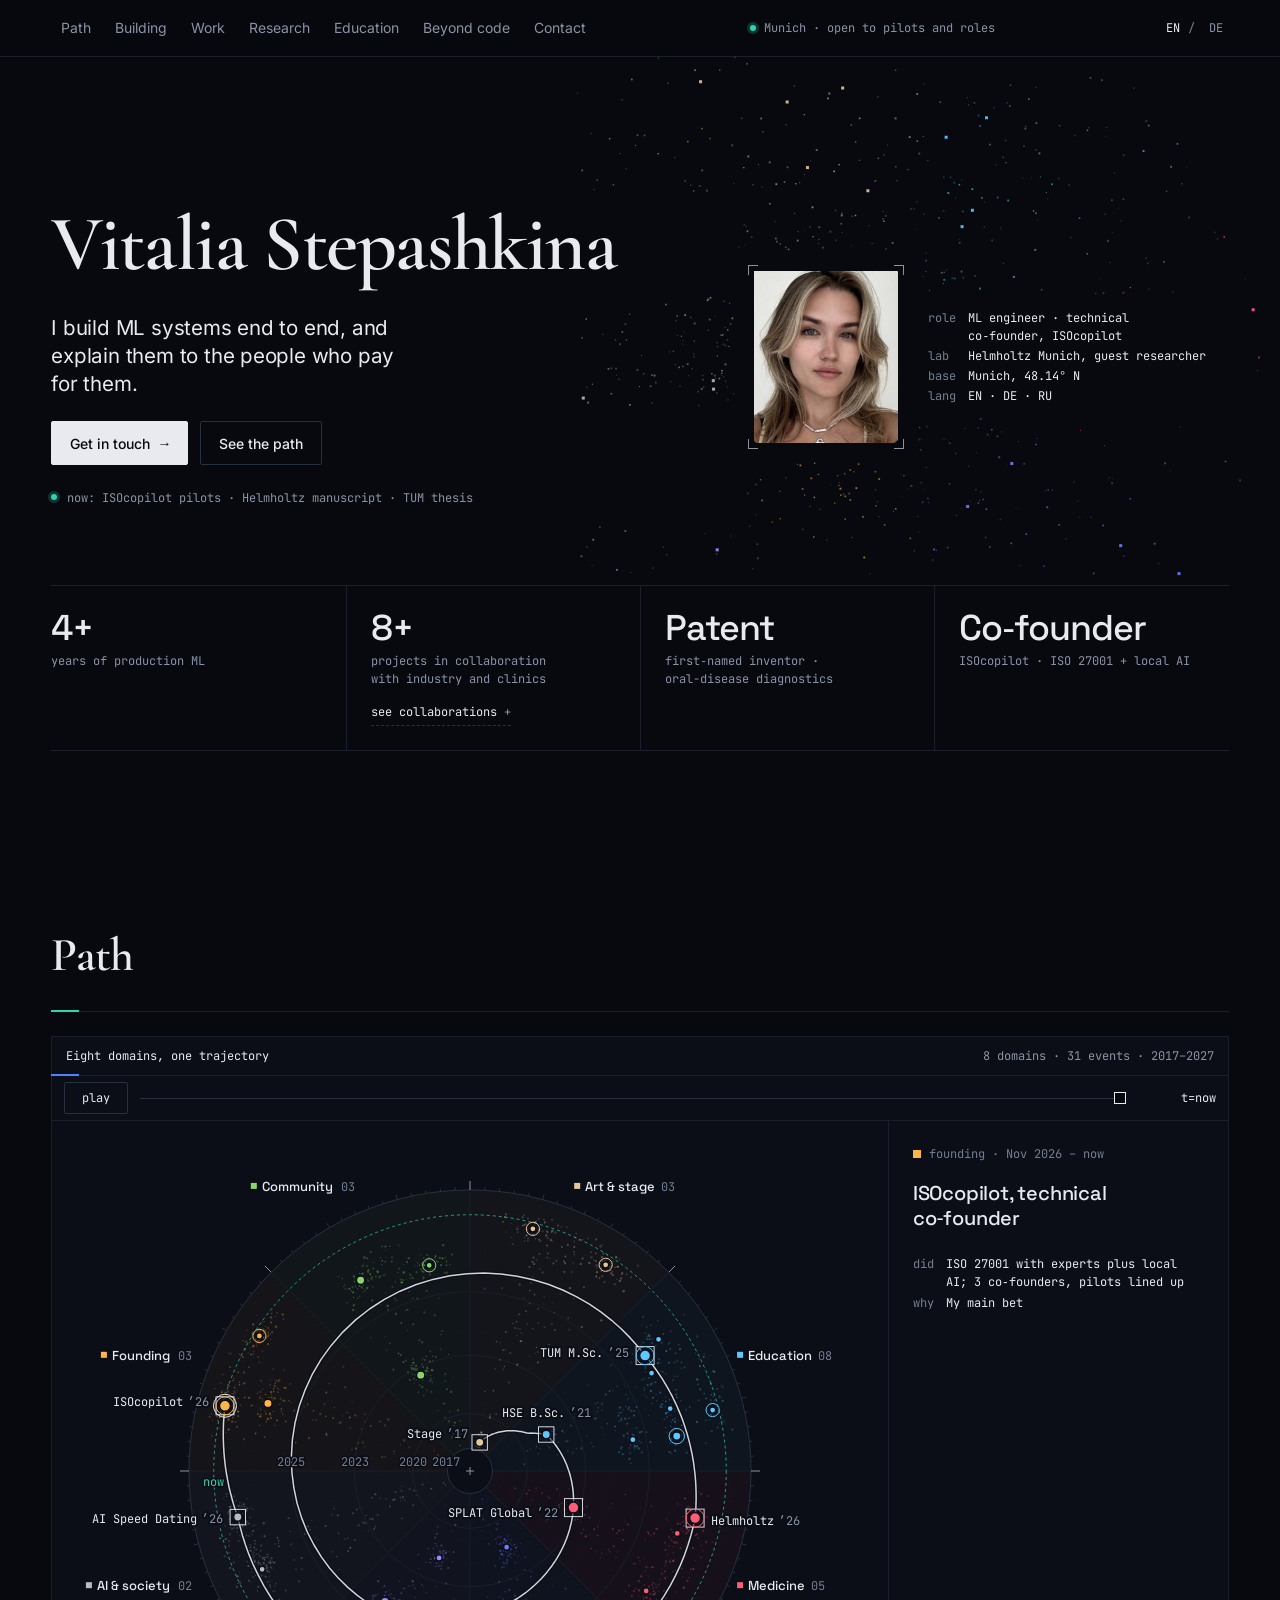
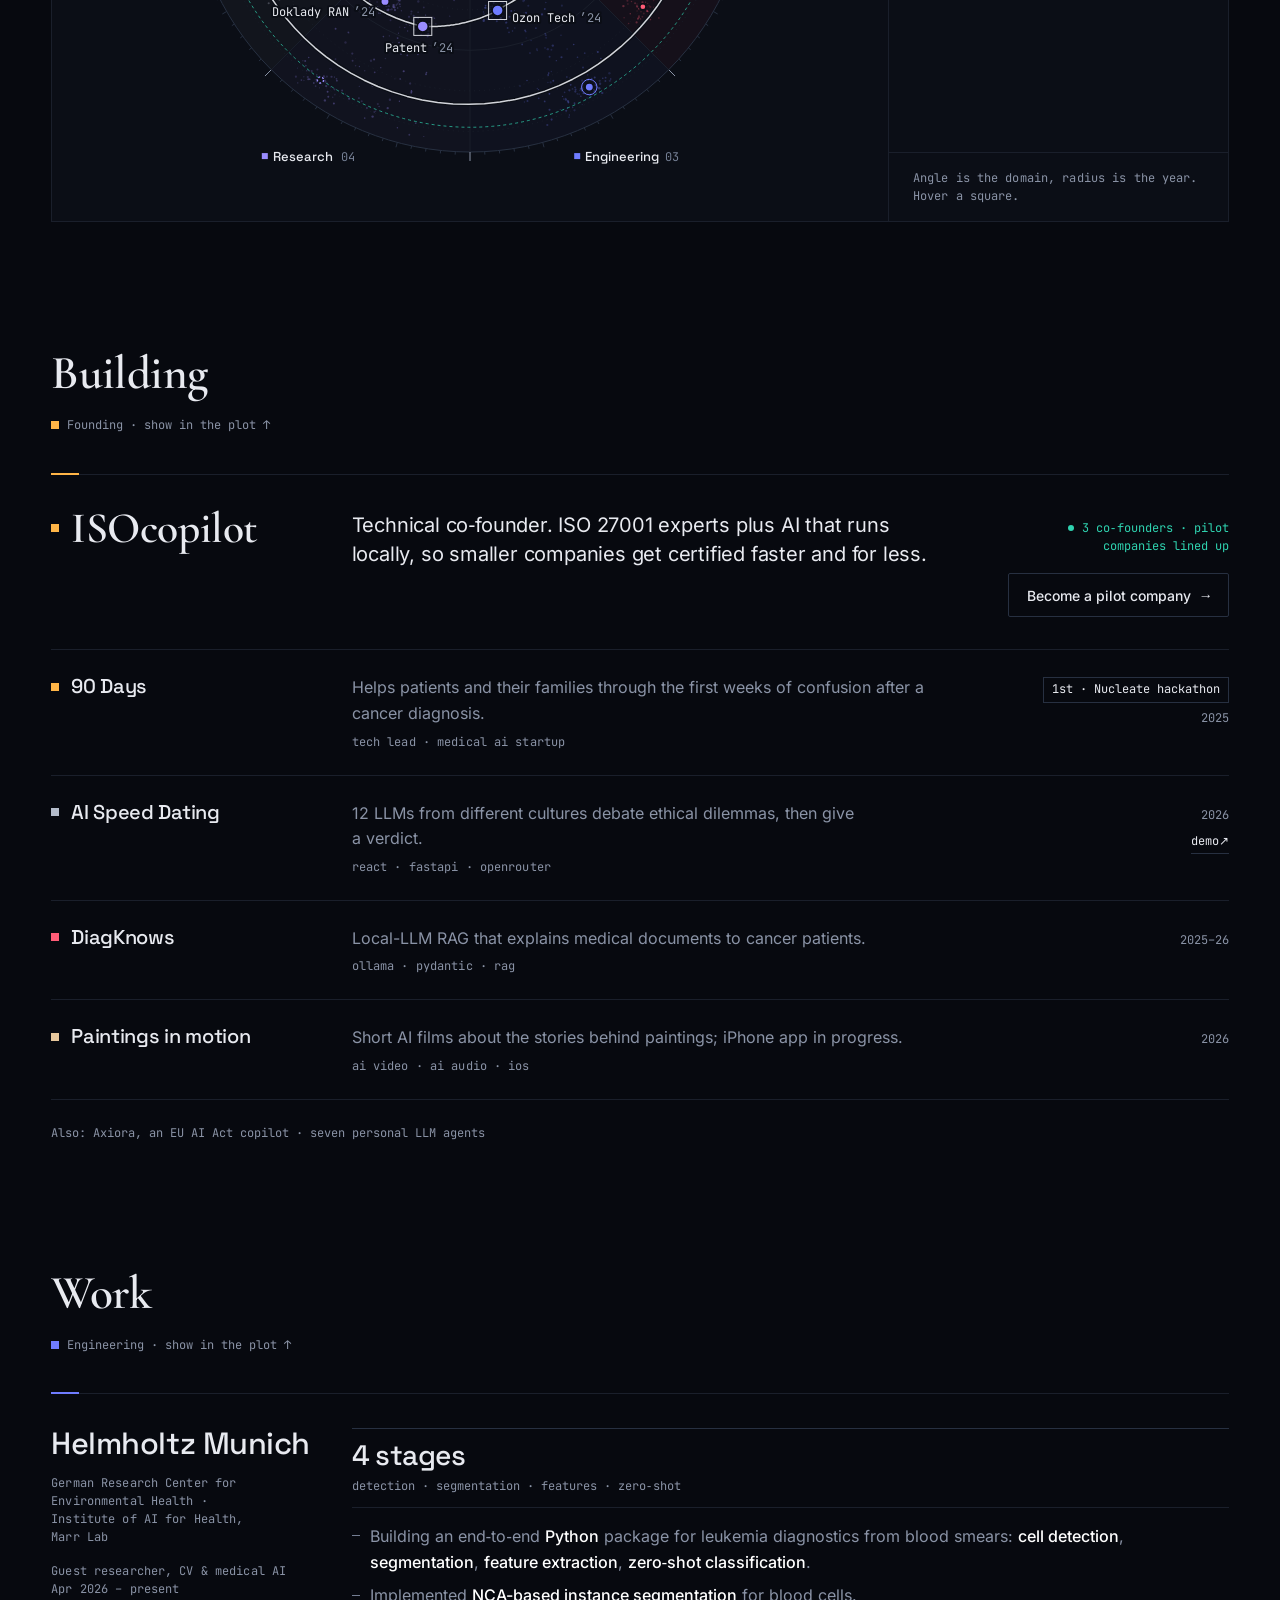
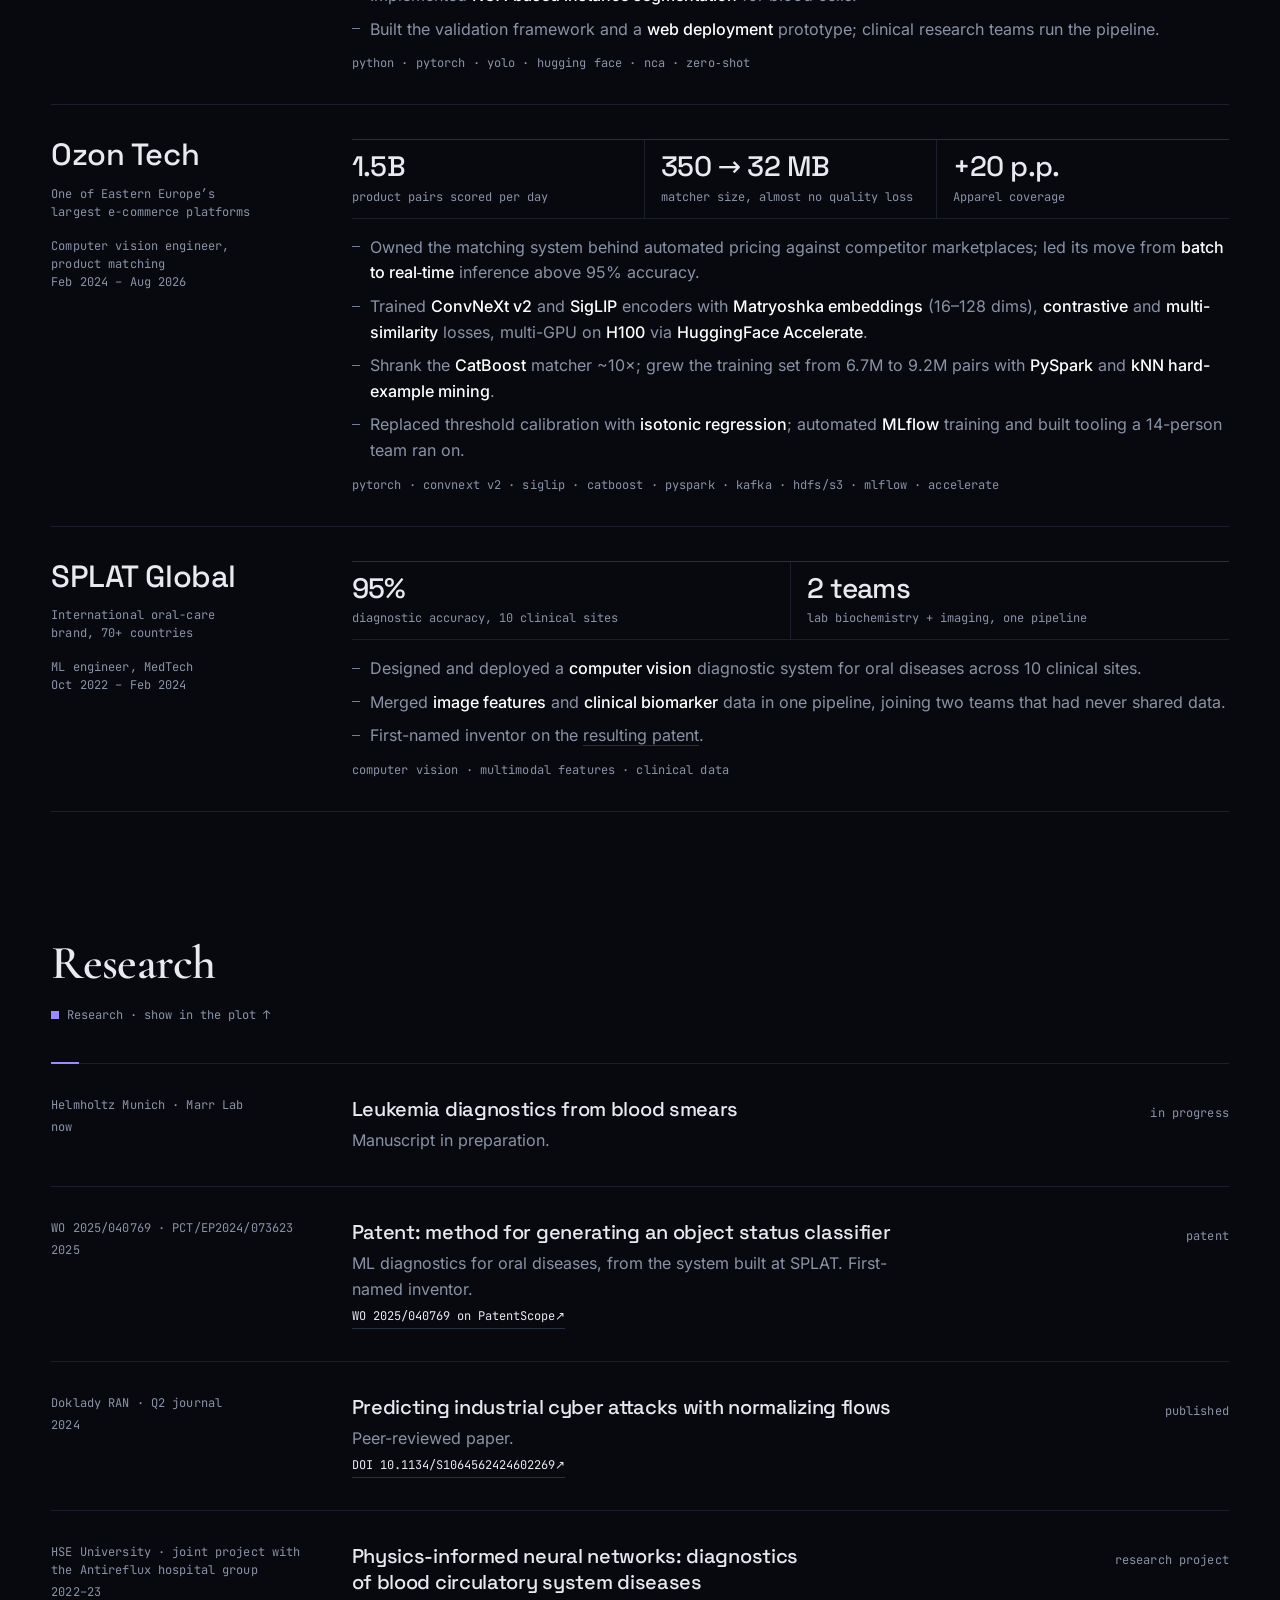
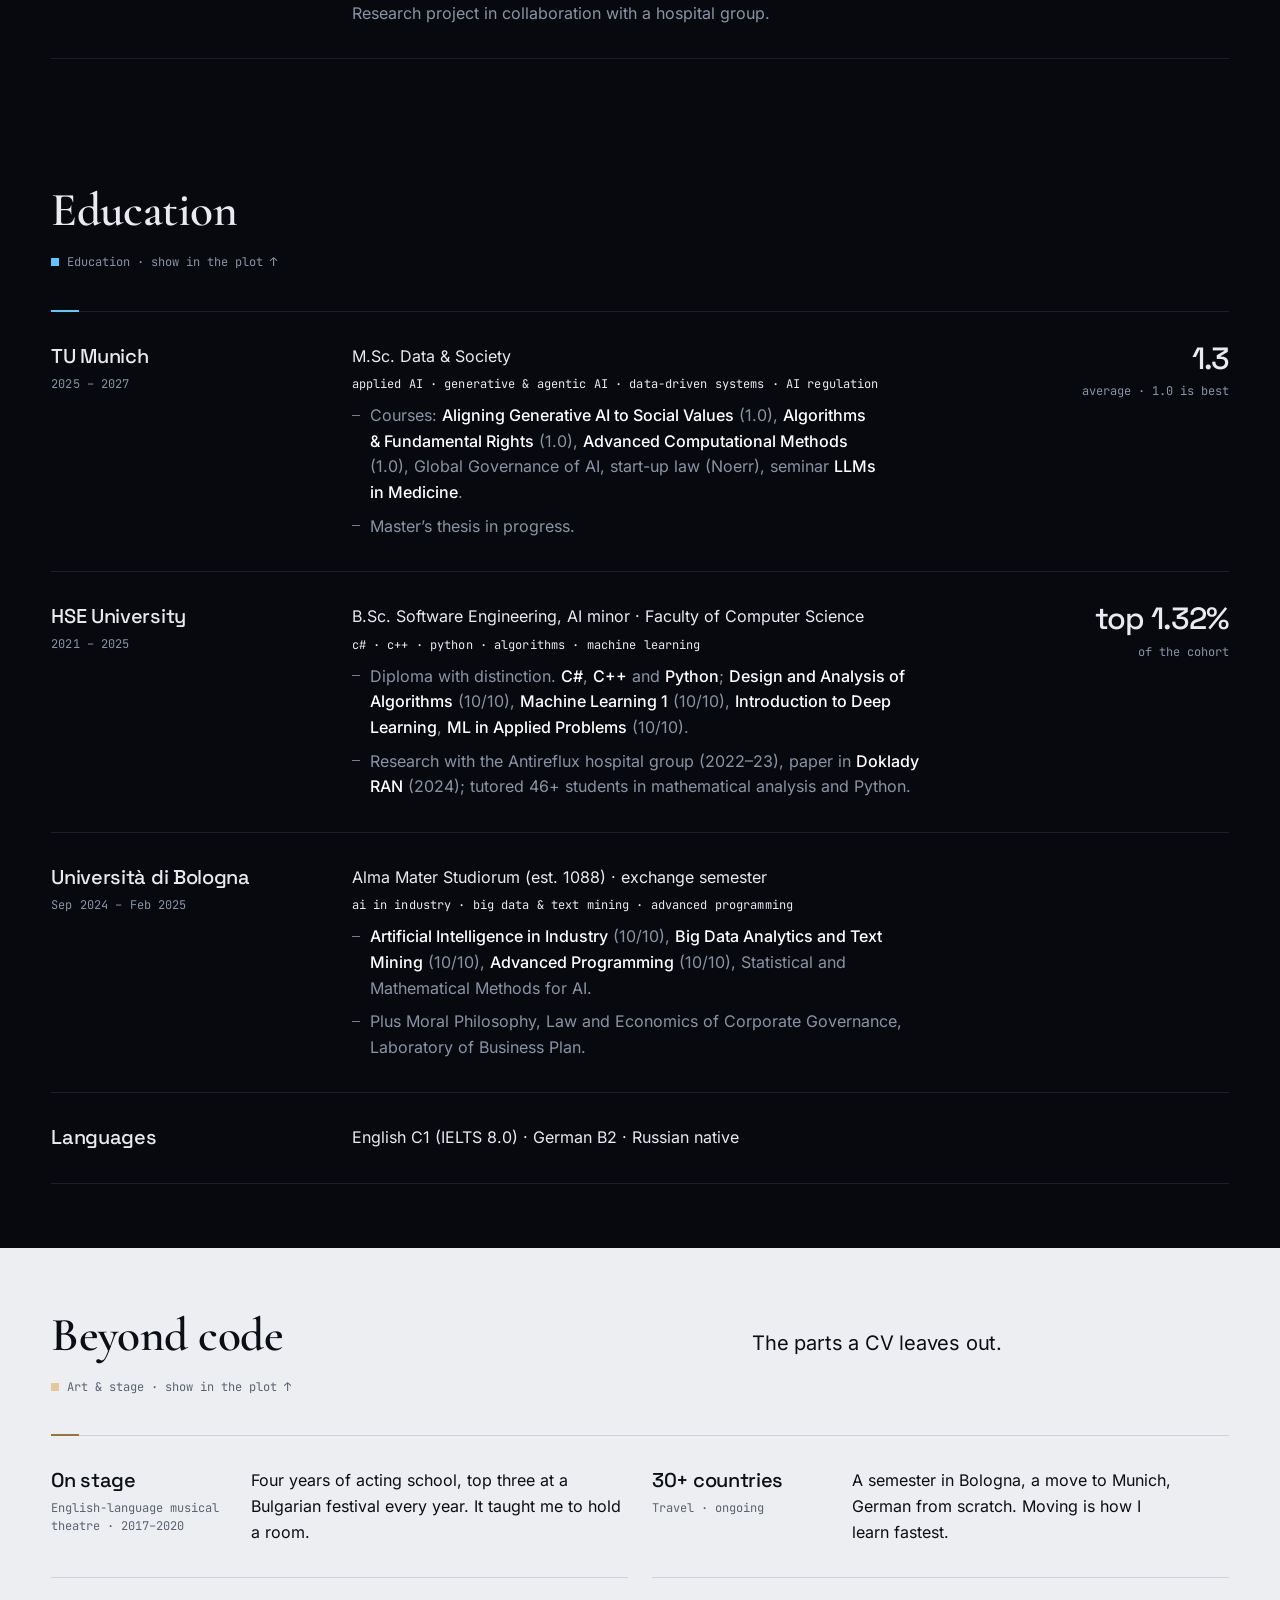
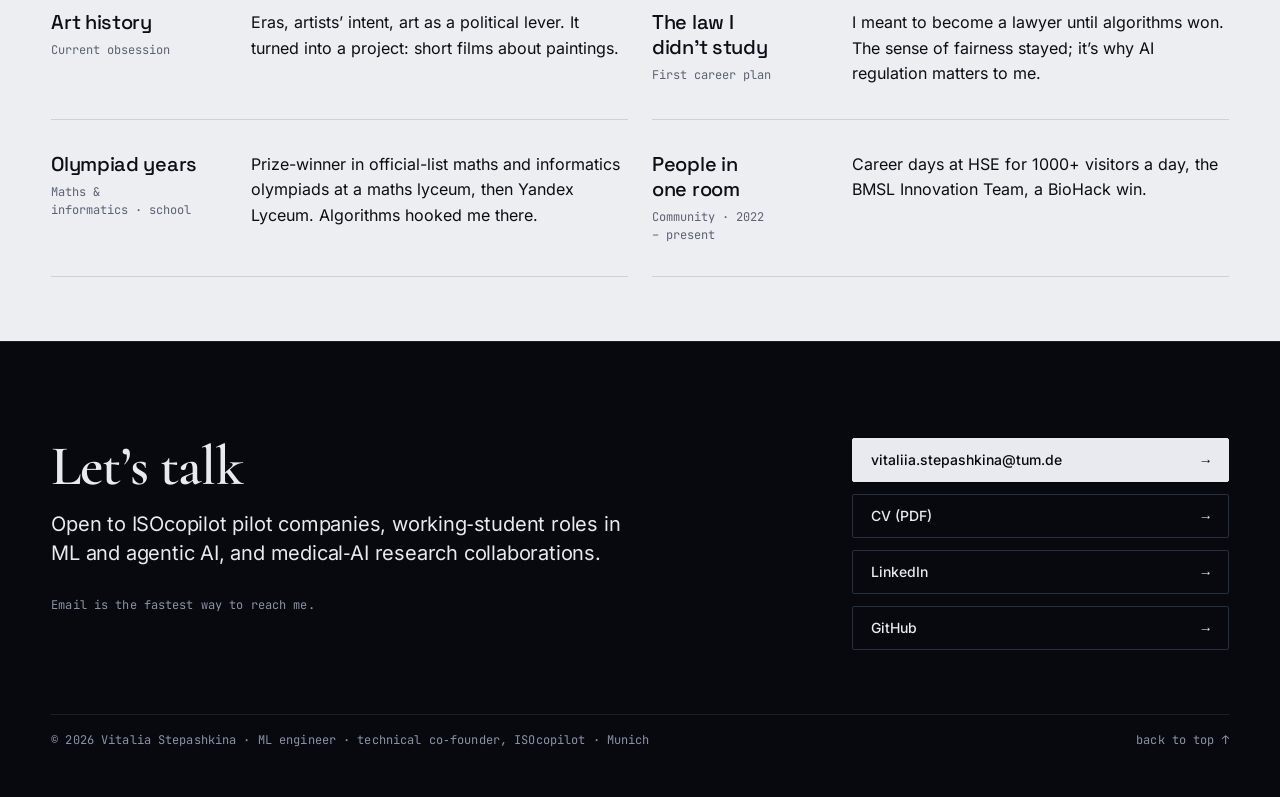
==== commit b2f00487: "minor fixes" ====
--- a/index.html
+++ b/index.html
@@ -52,7 +52,7 @@
       <div class="frame"><img src="img/portrait.jpg" alt="Portrait of Vitalia Stepashkina" width="96" height="112"><span class="ticks"></span></div>
       <dl><dt>role</dt><dd>ML engineer · technical co‑founder, ISOcopilot</dd><dt>lab</dt><dd>Helmholtz Munich, guest researcher</dd><dt>base</dt><dd>Munich, 48.14° N</dd><dt>lang</dt><dd>EN · DE · RU</dd></dl>
     </div>
-    <div class="metrics"><div class="metric"><b class="num">4+</b><span>years of production ML</span></div><div class="metric"><b class="num">8+</b><span>projects in collaboration with industry and clinics</span><button type="button" class="ptip" aria-expanded="false" aria-controls="mpop">see collaborations<span aria-hidden="true"> +</span></button><div class="mpop" id="mpop" role="region" aria-label="see collaborations"><p>Avelios, Yandex, Spiralab, Antireflux clinics, Austrian healthcare system</p></div></div><div class="metric"><b class="num">Patent</b><span>first‑named inventor · oral-disease diagnostics</span></div><div class="metric"><b class="num long">Co‑founder</b><span>ISOcopilot · ISO 27001 + local AI</span></div></div>
+    <div class="metrics"><div class="metric"><b class="num">4+</b><span>years of production ML</span></div><div class="metric"><b class="num"><a href="https://github.com/imunellka" target="_blank" rel="noopener" aria-label="8+ projects — see my GitHub">8+</a></b><span>projects in collaboration with industry and clinics</span><button type="button" class="ptip" aria-expanded="false" aria-controls="mpop">see collaborations<span aria-hidden="true"> +</span></button><div class="mpop" id="mpop" role="region" aria-label="see collaborations"><p>Avelios, Yandex, Spiralab, Antireflux clinics, Austrian healthcare system</p></div></div><div class="metric"><b class="num"><a href="https://patentscope.wipo.int/search/en/detail.jsf?docId=WO2025040769&amp;_cid=P21-MX08YC-61148-1" target="_blank" rel="noopener" aria-label="View patent WO 2025/040769 on WIPO PatentScope (opens in a new tab)">Patent</a></b><span>first‑named inventor · oral-disease diagnostics</span></div><div class="metric"><b class="num long">Co‑founder</b><span>ISOcopilot · ISO 27001 + local AI</span></div></div>
     
   </div>
 </section>
@@ -121,7 +121,7 @@
   </article>
   <article class="grid row wrow">
     <div class="meta"><h3>SPLAT Global</h3><p class="t-cap odesc">International oral-care brand, 70+ countries</p><span class="t-cap">ML engineer, MedTech<br>Oct 2022 – Feb 2024</span></div>
-    <div class="body"><div class="mstrip" style="--n:2"><div class="mc"><b class="num">95%</b><span>diagnostic accuracy, 10 clinical sites</span></div><div class="mc"><b class="num">2 teams</b><span>lab biochemistry + imaging, one pipeline</span></div></div><ul><li>Designed and deployed a <strong>computer vision</strong> diagnostic system for oral diseases across 10 clinical sites.</li><li>Merged <strong>image features</strong> and <strong>clinical biomarker</strong> data in one pipeline, joining two teams that had never shared data.</li><li>First-named inventor on the resulting patent.</li></ul><span class="t-cap stack">computer vision · multimodal features · clinical data</span></div>
+    <div class="body"><div class="mstrip" style="--n:2"><div class="mc"><b class="num">95%</b><span>diagnostic accuracy, 10 clinical sites</span></div><div class="mc"><b class="num">2 teams</b><span>lab biochemistry + imaging, one pipeline</span></div></div><ul><li>Designed and deployed a <strong>computer vision</strong> diagnostic system for oral diseases across 10 clinical sites.</li><li>Merged <strong>image features</strong> and <strong>clinical biomarker</strong> data in one pipeline, joining two teams that had never shared data.</li><li>First-named inventor on the <a class="ilink" href="https://patentscope.wipo.int/search/en/detail.jsf?docId=WO2025040769&amp;_cid=P21-MX08YC-61148-1" target="_blank" rel="noopener" aria-label="View patent WO 2025/040769 on WIPO PatentScope (opens in a new tab)">resulting patent</a>.</li></ul><span class="t-cap stack">computer vision · multimodal features · clinical data</span></div>
   </article>
 </div></section>
 
@@ -135,7 +135,7 @@
   </article>
   <article class="grid row rrow">
     <div class="meta"><span class="t-cap">WO 2025/040769 · PCT/EP2024/073623</span><span class="t-cap num">2025</span></div>
-    <div class="body"><h3>Patent: method for generating an object status classifier</h3><p class="mute">ML diagnostics for oral diseases, from the system built at SPLAT. First-named inventor.</p></div>
+    <div class="body"><h3>Patent: method for generating an object status classifier</h3><p class="mute">ML diagnostics for oral diseases, from the system built at SPLAT. First-named inventor.</p><p class="rl"><a class="ext" href="https://patentscope.wipo.int/search/en/detail.jsf?docId=WO2025040769&amp;_cid=P21-MX08YC-61148-1" target="_blank" rel="noopener" aria-label="WO 2025/040769 on WIPO PatentScope (opens in a new tab)">WO 2025/040769 on PatentScope<span aria-hidden="true"> ↗</span></a></p></div>
     <div class="fig"><span class="t-cap">patent</span></div>
   </article>
   <article class="grid row rrow">
--- a/css/site.css
+++ b/css/site.css
@@ -366,3 +366,15 @@
 .mpop.dismissed{opacity:0!important;visibility:hidden!important}
 .ptip{text-align:left}
 @media (max-width:600px){.mpop{max-width:calc(100vw - 48px)}}
+
+/* Round 13: linked metrics (8+ → GitHub, Patent → PatentScope) and inline patent mentions */
+.metric a{border-bottom:1px solid transparent;transition:border-color var(--d-fast)}
+.metric a:hover,.metric a:focus-visible{border-bottom-color:currentColor}
+.ilink{border-bottom:1px solid var(--line-2);transition:border-color var(--d-fast),color var(--d-fast)}
+.ilink:hover,.ilink:focus-visible{border-color:var(--signal);color:var(--ink-hi)}
+.band-light .ilink{border-color:var(--paper-line)}
+.band-light .ilink:hover,.band-light .ilink:focus-visible{border-color:var(--signal-ink)}
+
+/* Round 14: company name should outweigh the metric figures beside it, not read smaller */
+.wrow .meta h3{font-size:clamp(26px,2.4vw,34px);line-height:1.15}
+@media (max-width:600px){.wrow .meta h3{font-size:clamp(23px,7vw,28px)}}
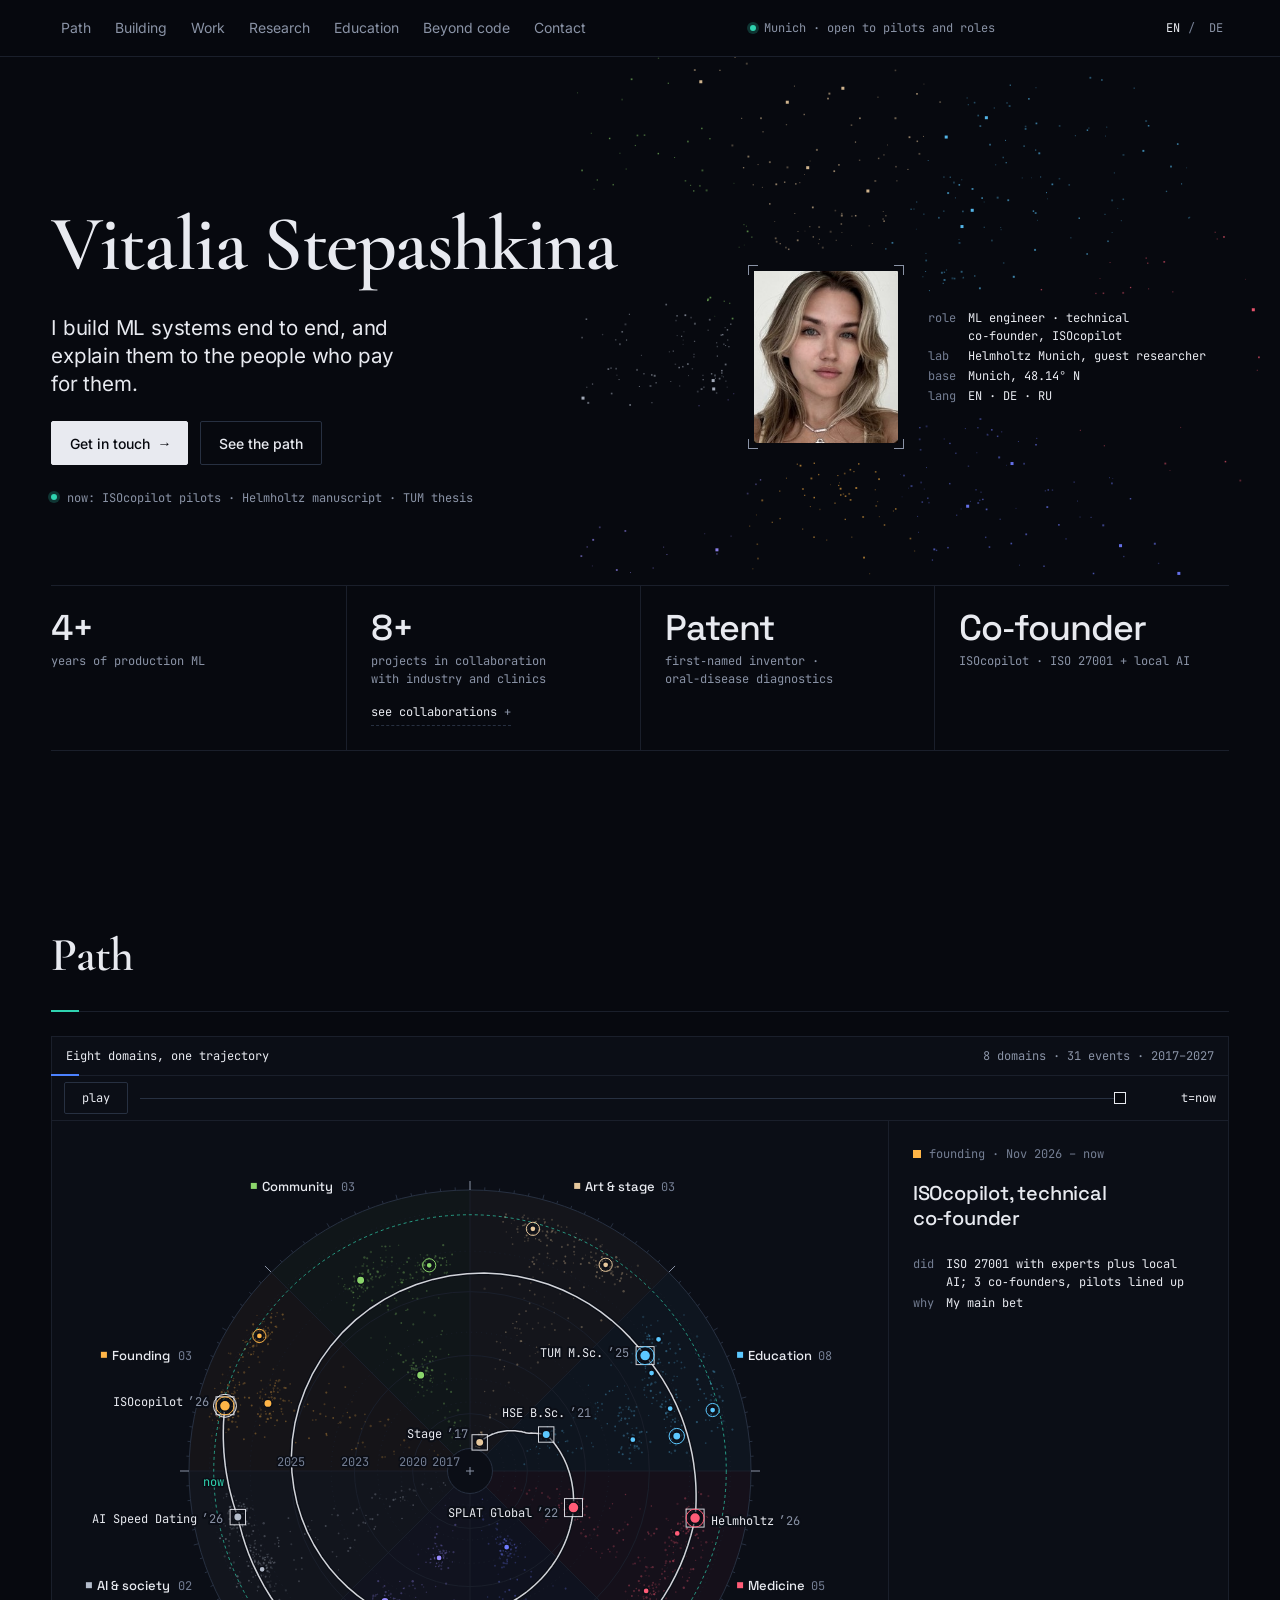
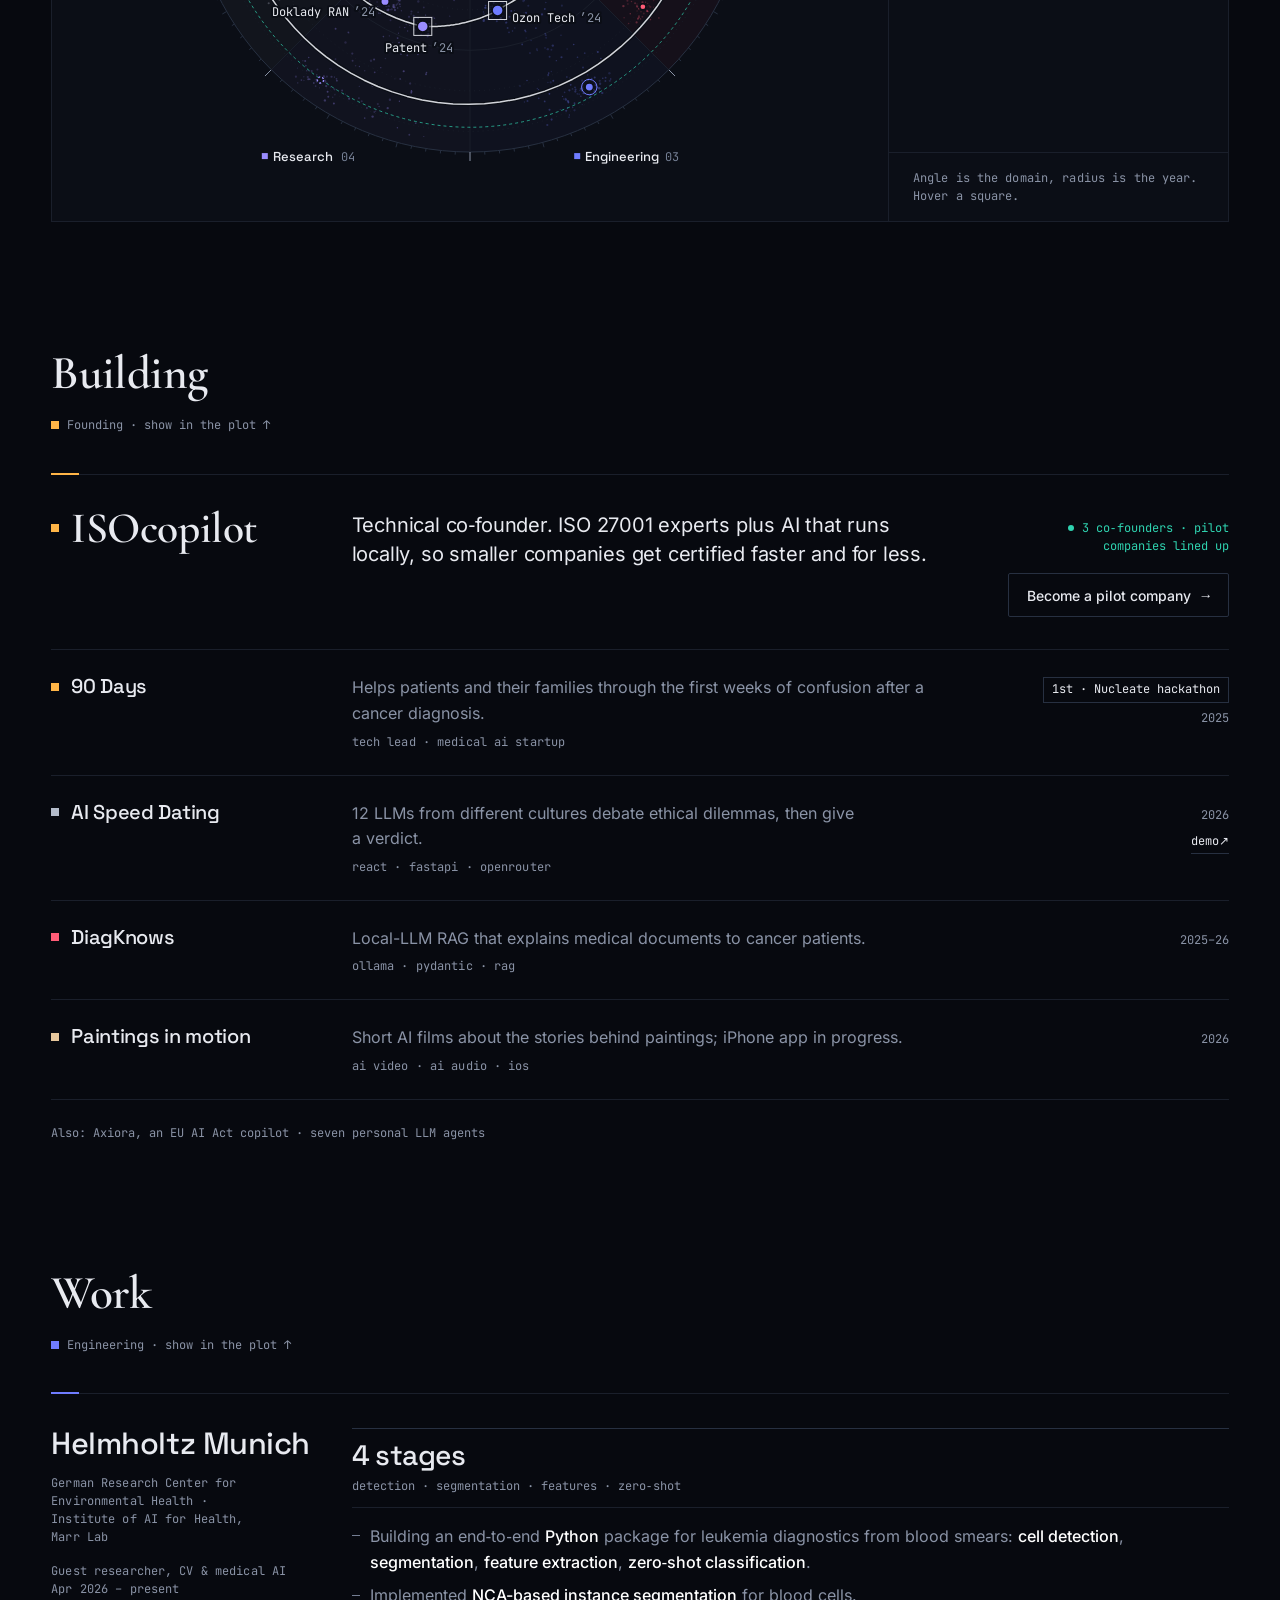
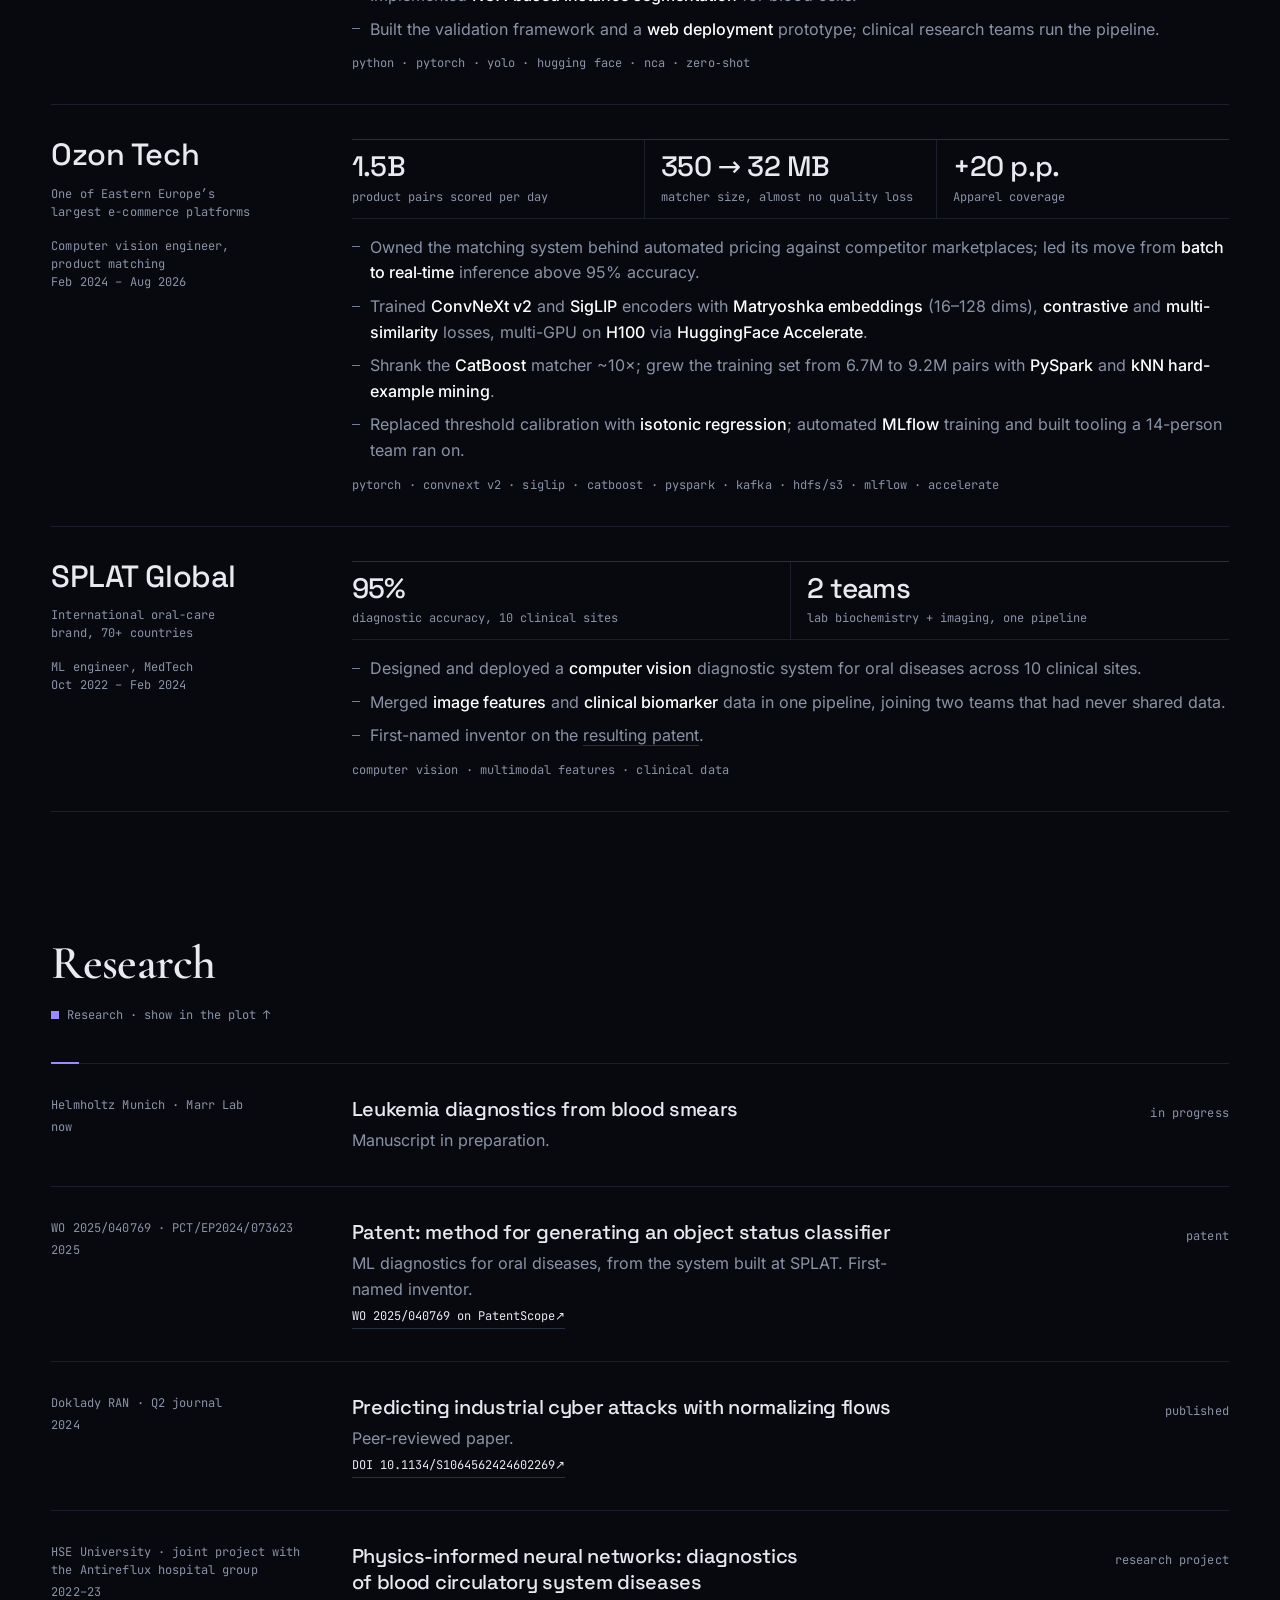
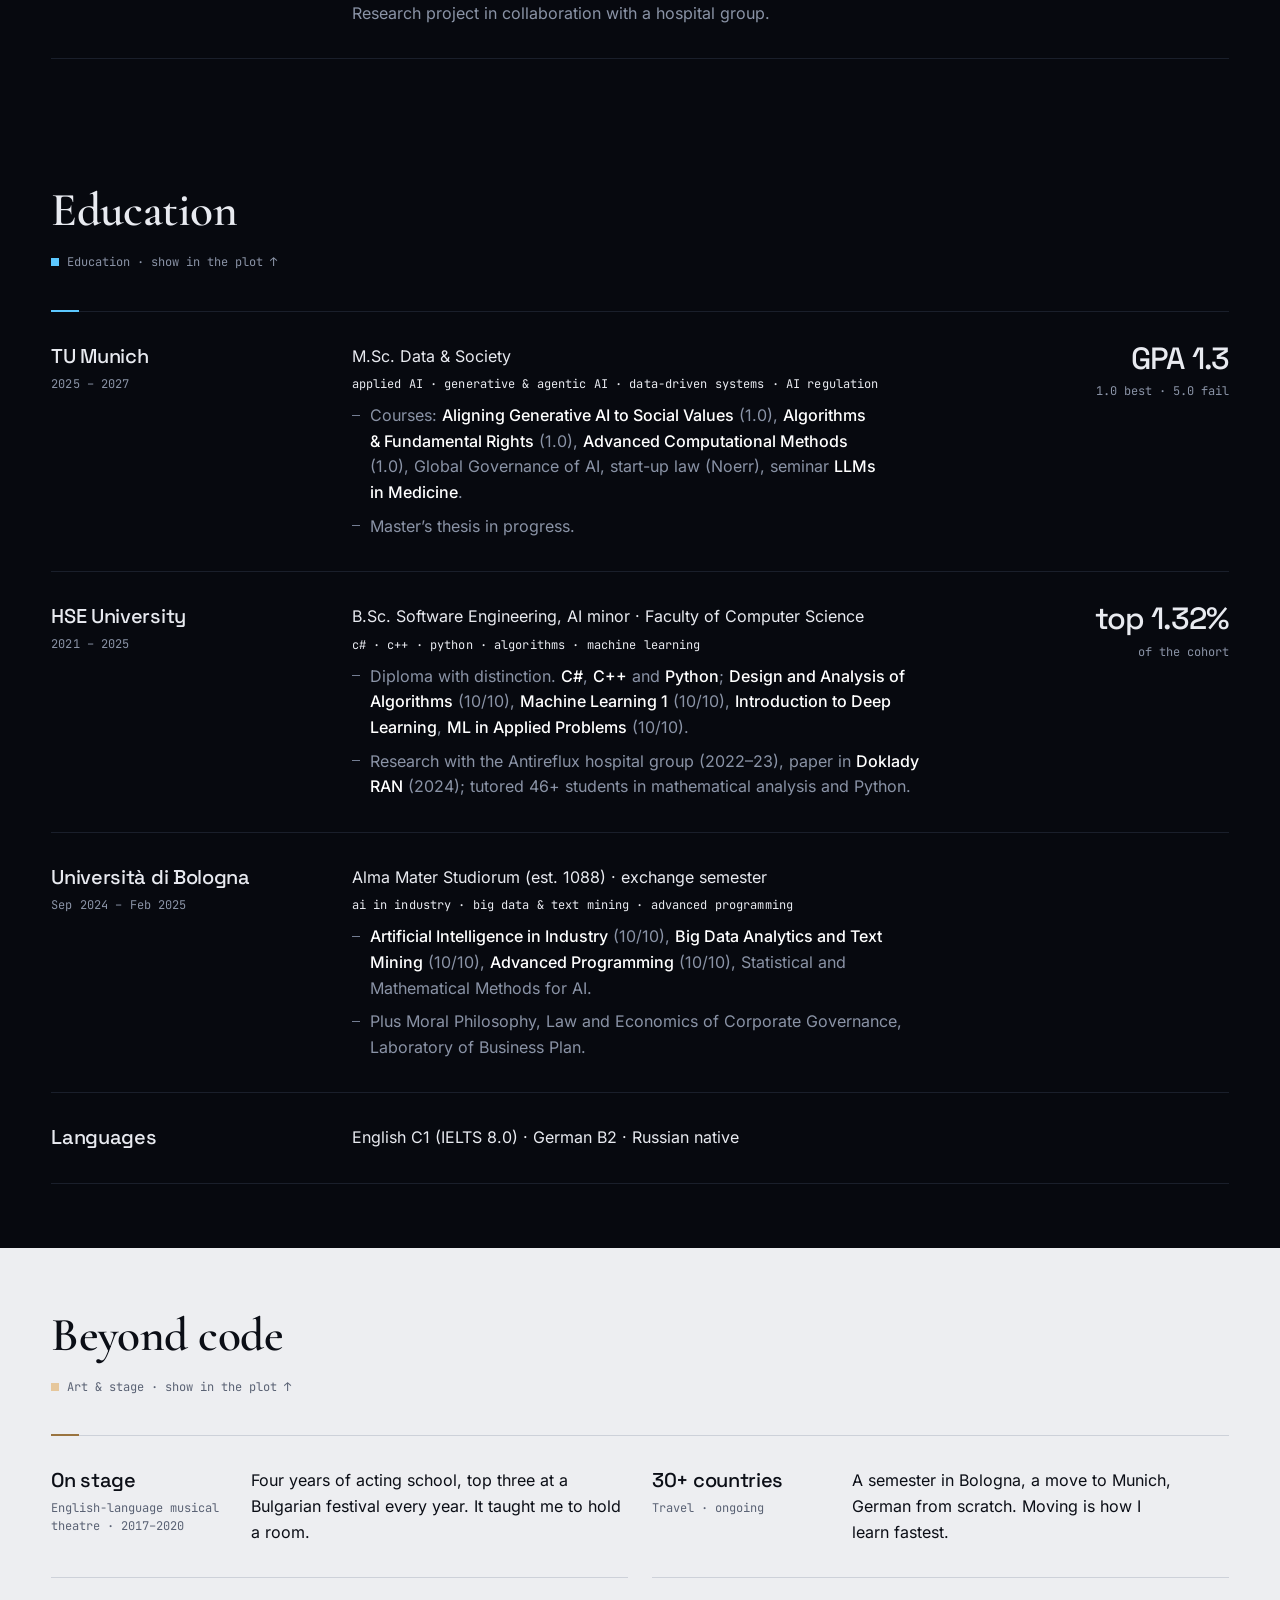
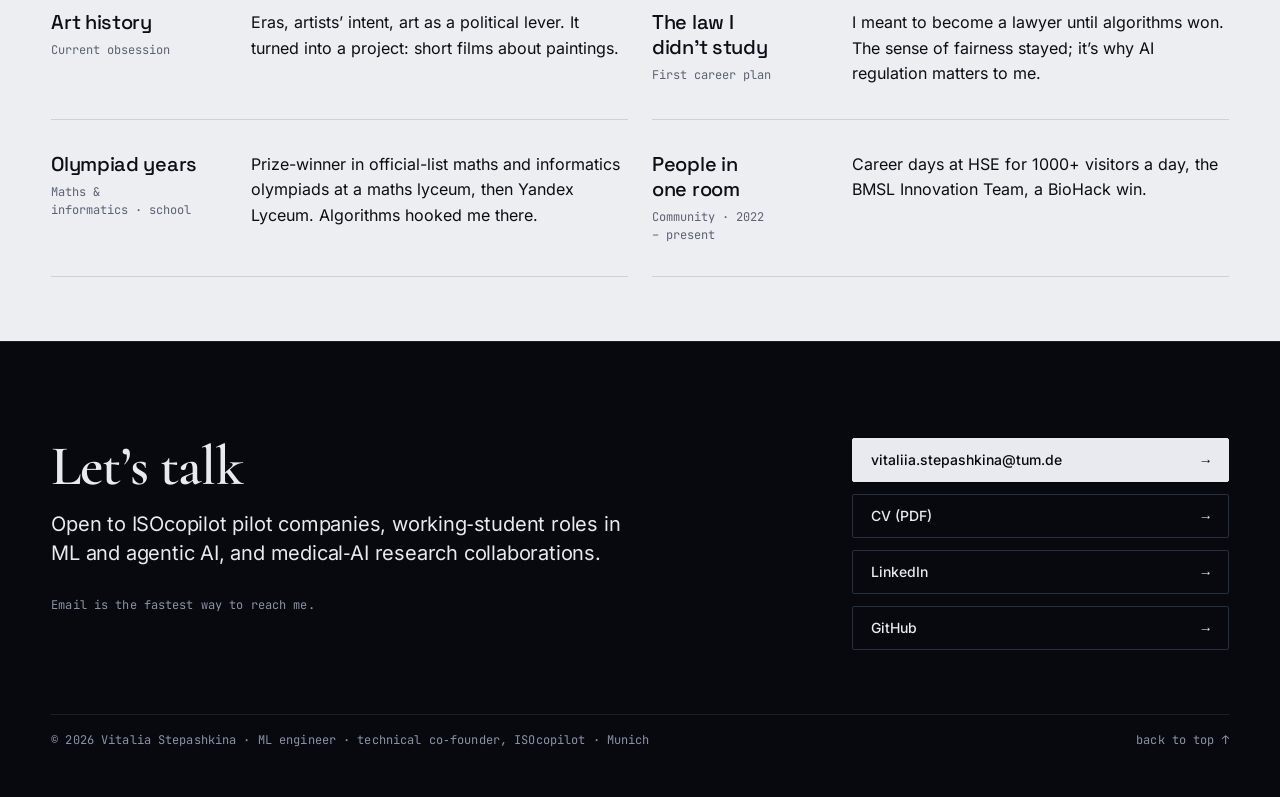
==== commit ee72f52a: "minor fixes #2" ====
--- a/index.html
+++ b/index.html
@@ -156,7 +156,7 @@
   <article class="grid row erow">
     <div class="meta"><h3>TU Munich</h3><span class="t-cap num">2025 – 2027</span></div>
     <div class="body"><p class="deg">M.Sc. Data &amp; Society</p><p class="t-cap focus">applied AI · generative &amp; agentic AI · data-driven systems · AI regulation</p><ul class="edl"><li>Courses: <strong>Aligning Generative AI to Social Values</strong> (1.0), <strong>Algorithms &amp; Fundamental Rights</strong> (1.0), <strong>Advanced Computational Methods</strong> (1.0), Global Governance of AI, start-up law (Noerr), seminar <strong>LLMs in Medicine</strong>.</li><li>Master’s thesis in progress.</li></ul></div>
-    <div class="fig"><b class="num">1.3</b><span>average · 1.0 is best</span></div>
+    <div class="fig"><b class="num">GPA 1.3</b><span>1.0 best · 5.0 fail</span></div>
   </article>
   <article class="grid row erow">
     <div class="meta"><h3>HSE University</h3><span class="t-cap num">2021 – 2025</span></div>
@@ -176,7 +176,7 @@
 </div></section>
 
 <section class="section band-light" id="beyond" data-spy aria-labelledby="h-beyond"><div class="wrap">
-  <div class="grid sec-head"><h2 class="t-l" id="h-beyond">Beyond code</h2><p>The parts a CV leaves out.</p><a class="figlink" href="#sky" data-filter="art" style="--c:var(--s-art)"><i aria-hidden="true"></i>Art &amp; stage · show in the plot ↑</a></div>
+  <div class="grid sec-head"><h2 class="t-l" id="h-beyond">Beyond code</h2><a class="figlink" href="#sky" data-filter="art" style="--c:var(--s-art)"><i aria-hidden="true"></i>Art &amp; stage · show in the plot ↑</a></div>
   <div class="labels">
     <article class="label"><div><h3>On stage</h3><div class="medium">English-language musical theatre · 2017–2020</div></div><p>Four years of acting school, top three at a Bulgarian festival every year. It taught me to hold a room.</p></article>
     <article class="label"><div><h3>30+ countries</h3><div class="medium">Travel · ongoing</div></div><p>A semester in Bologna, a move to Munich, German from scratch. Moving is how I learn fastest.</p></article>
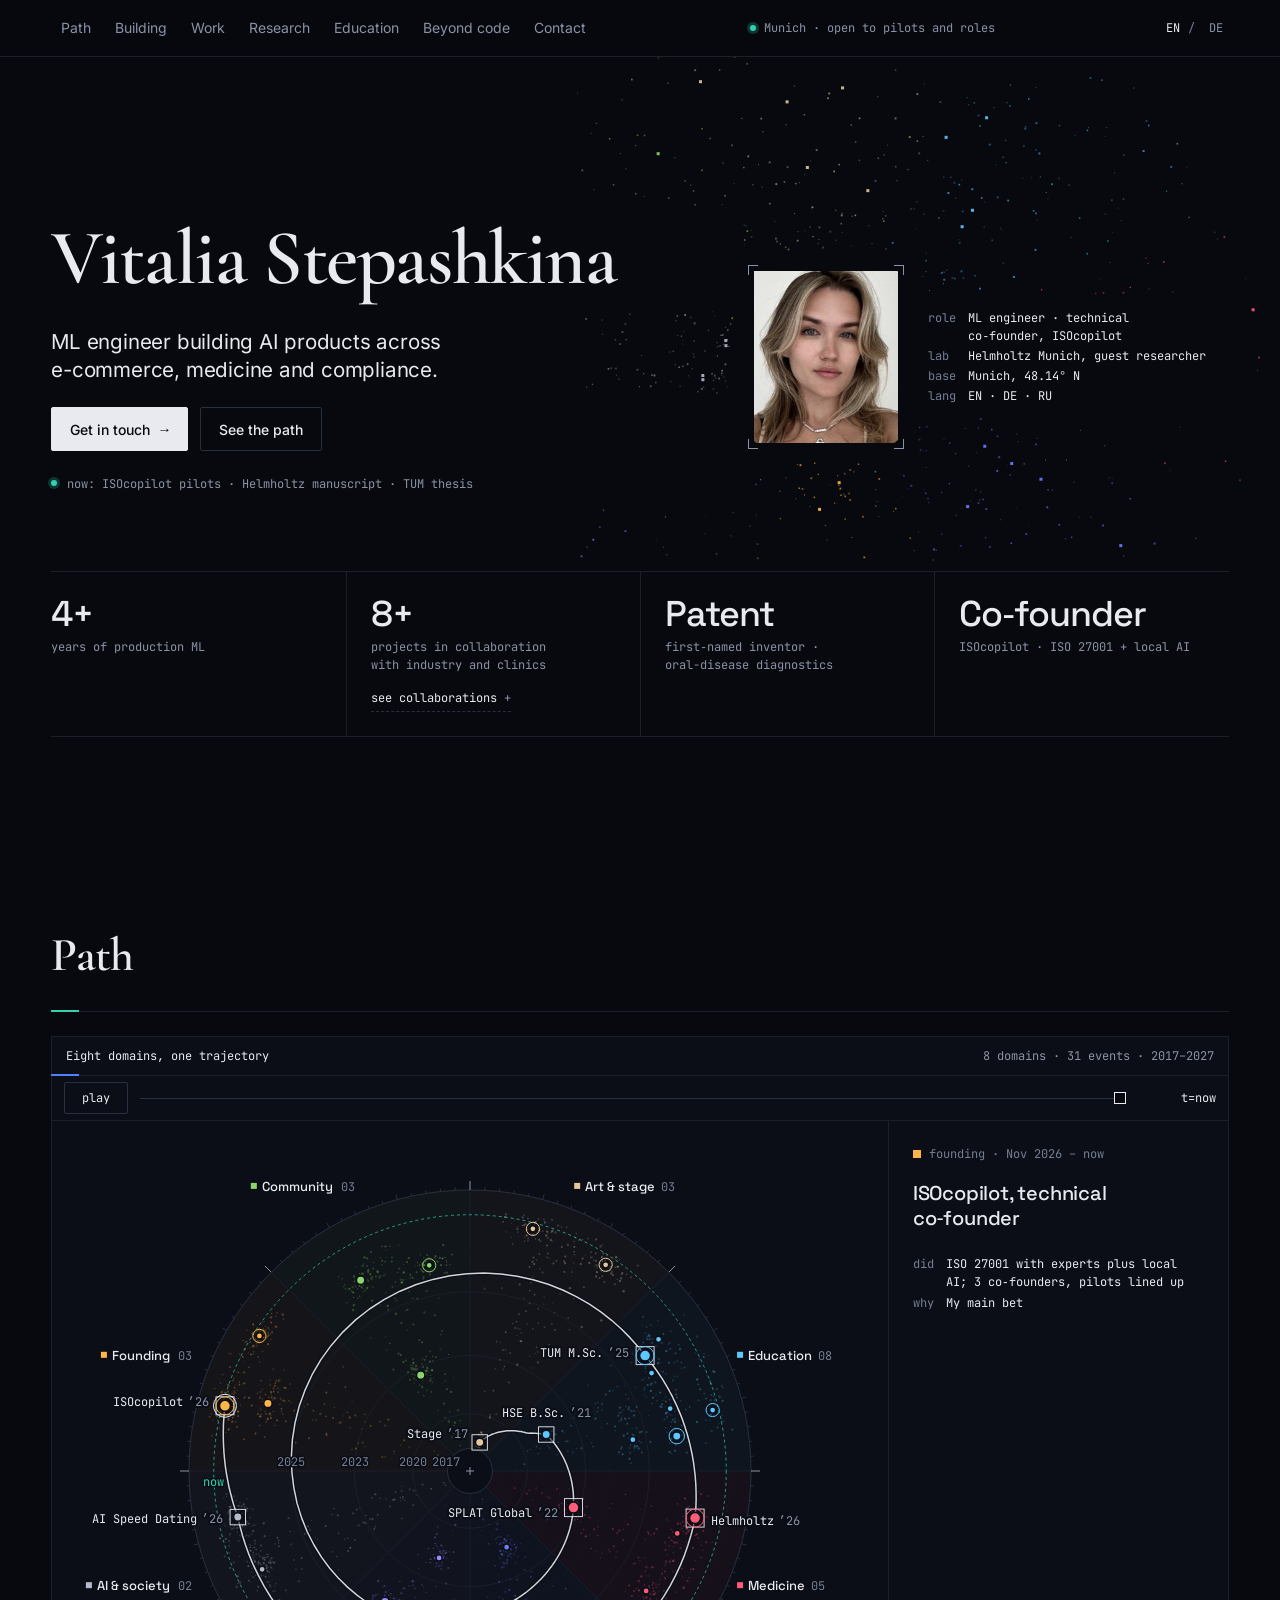
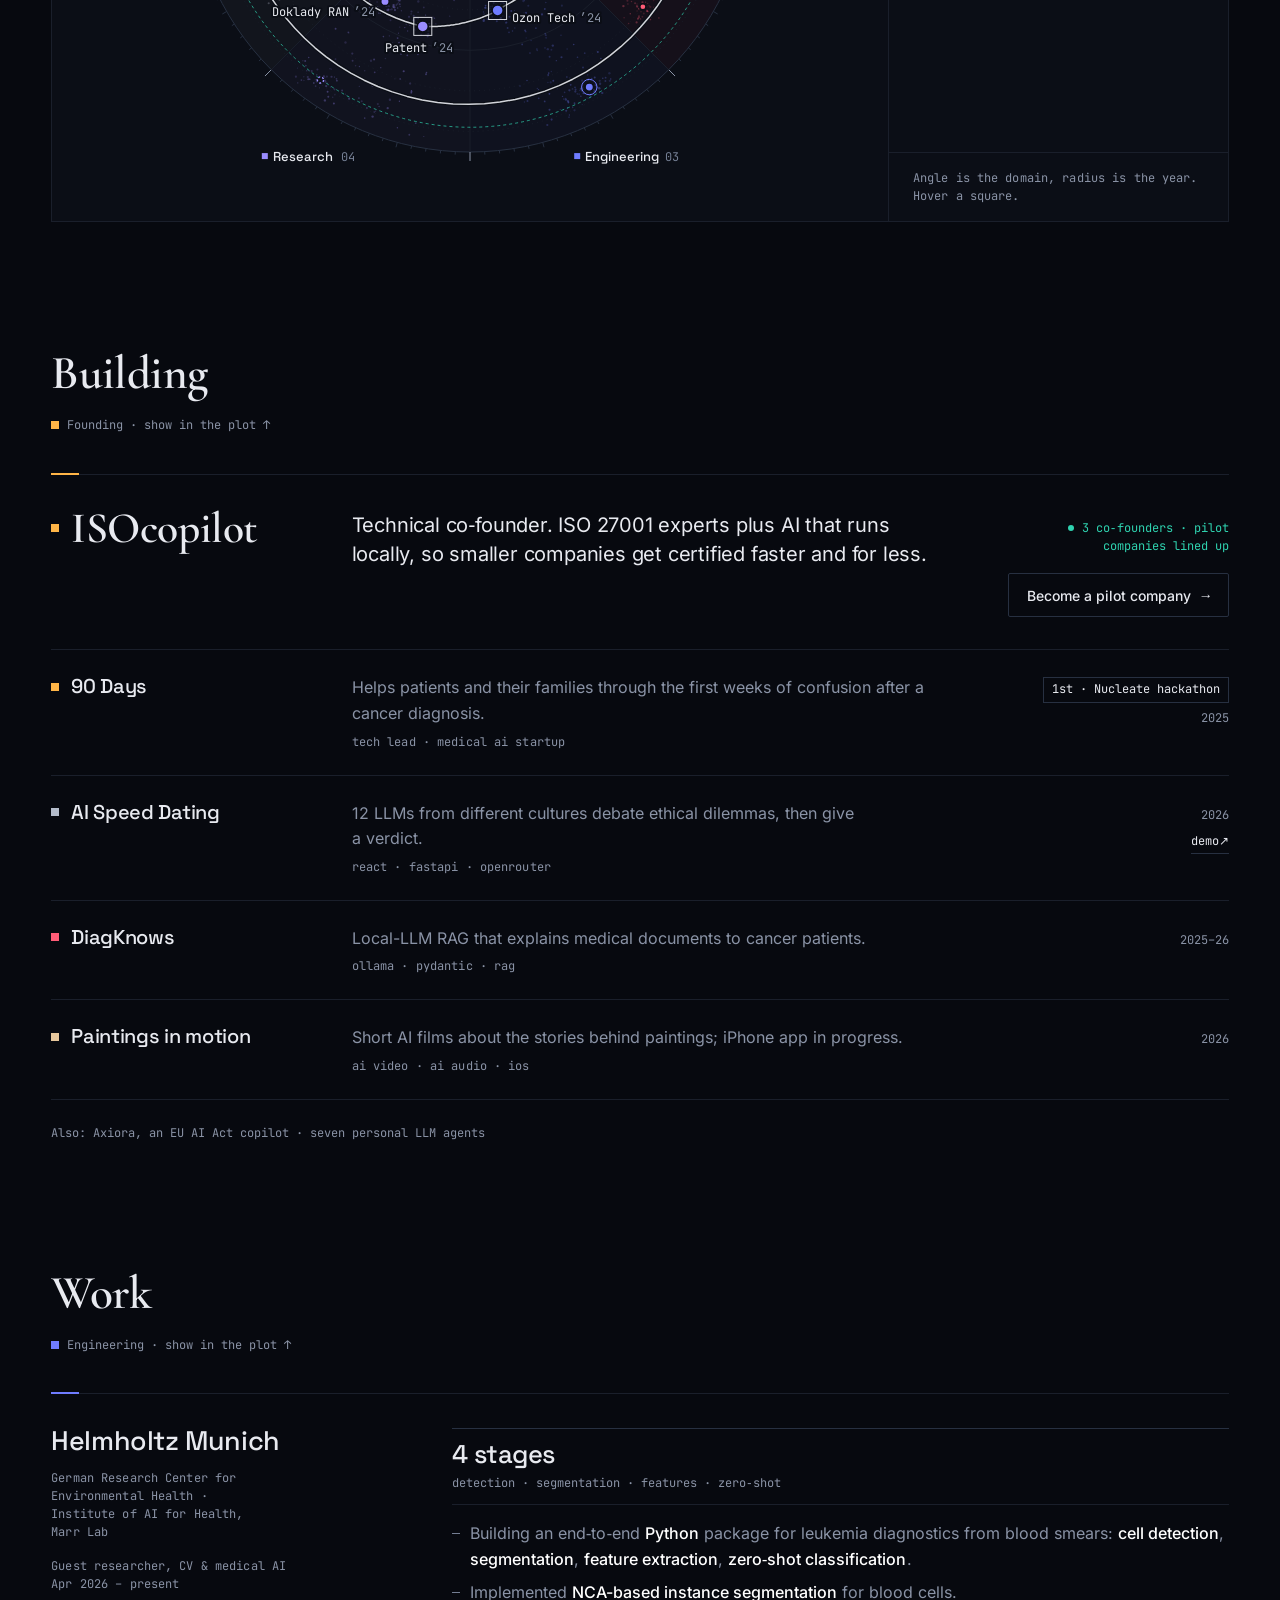
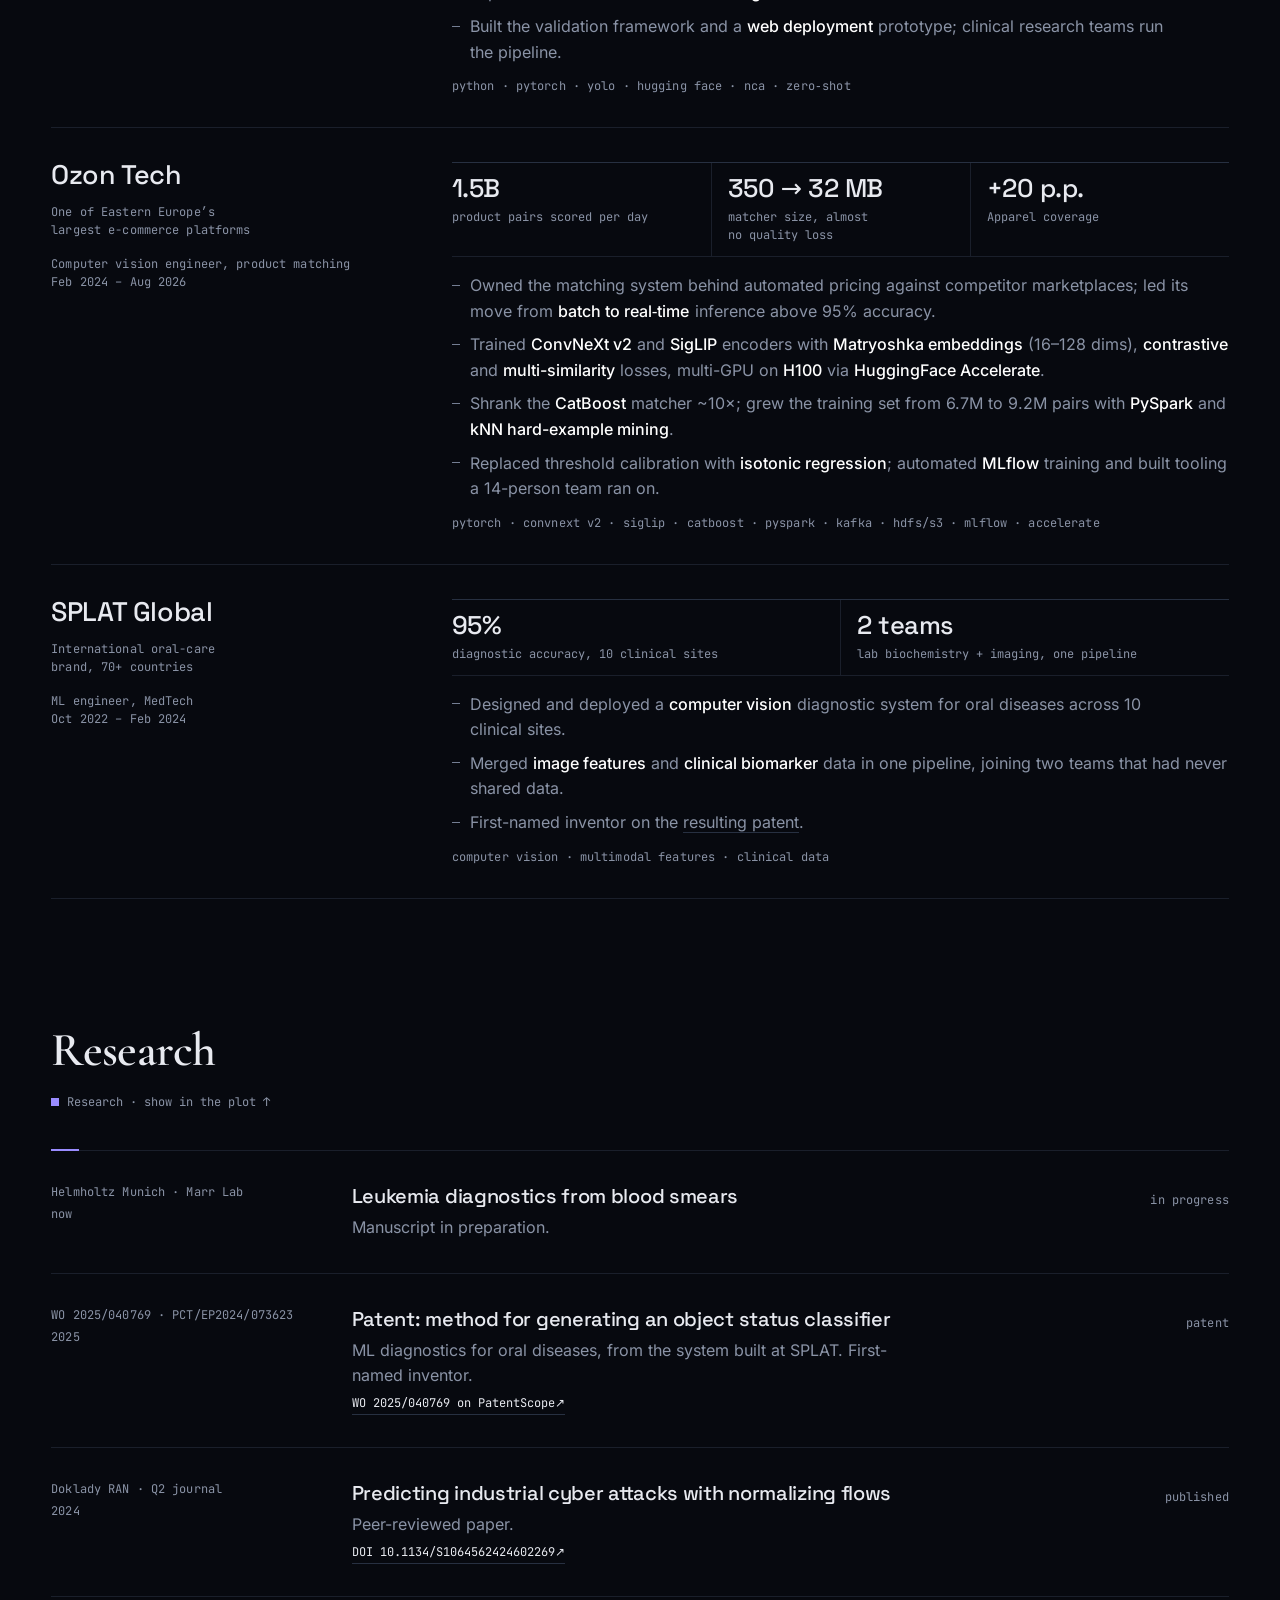
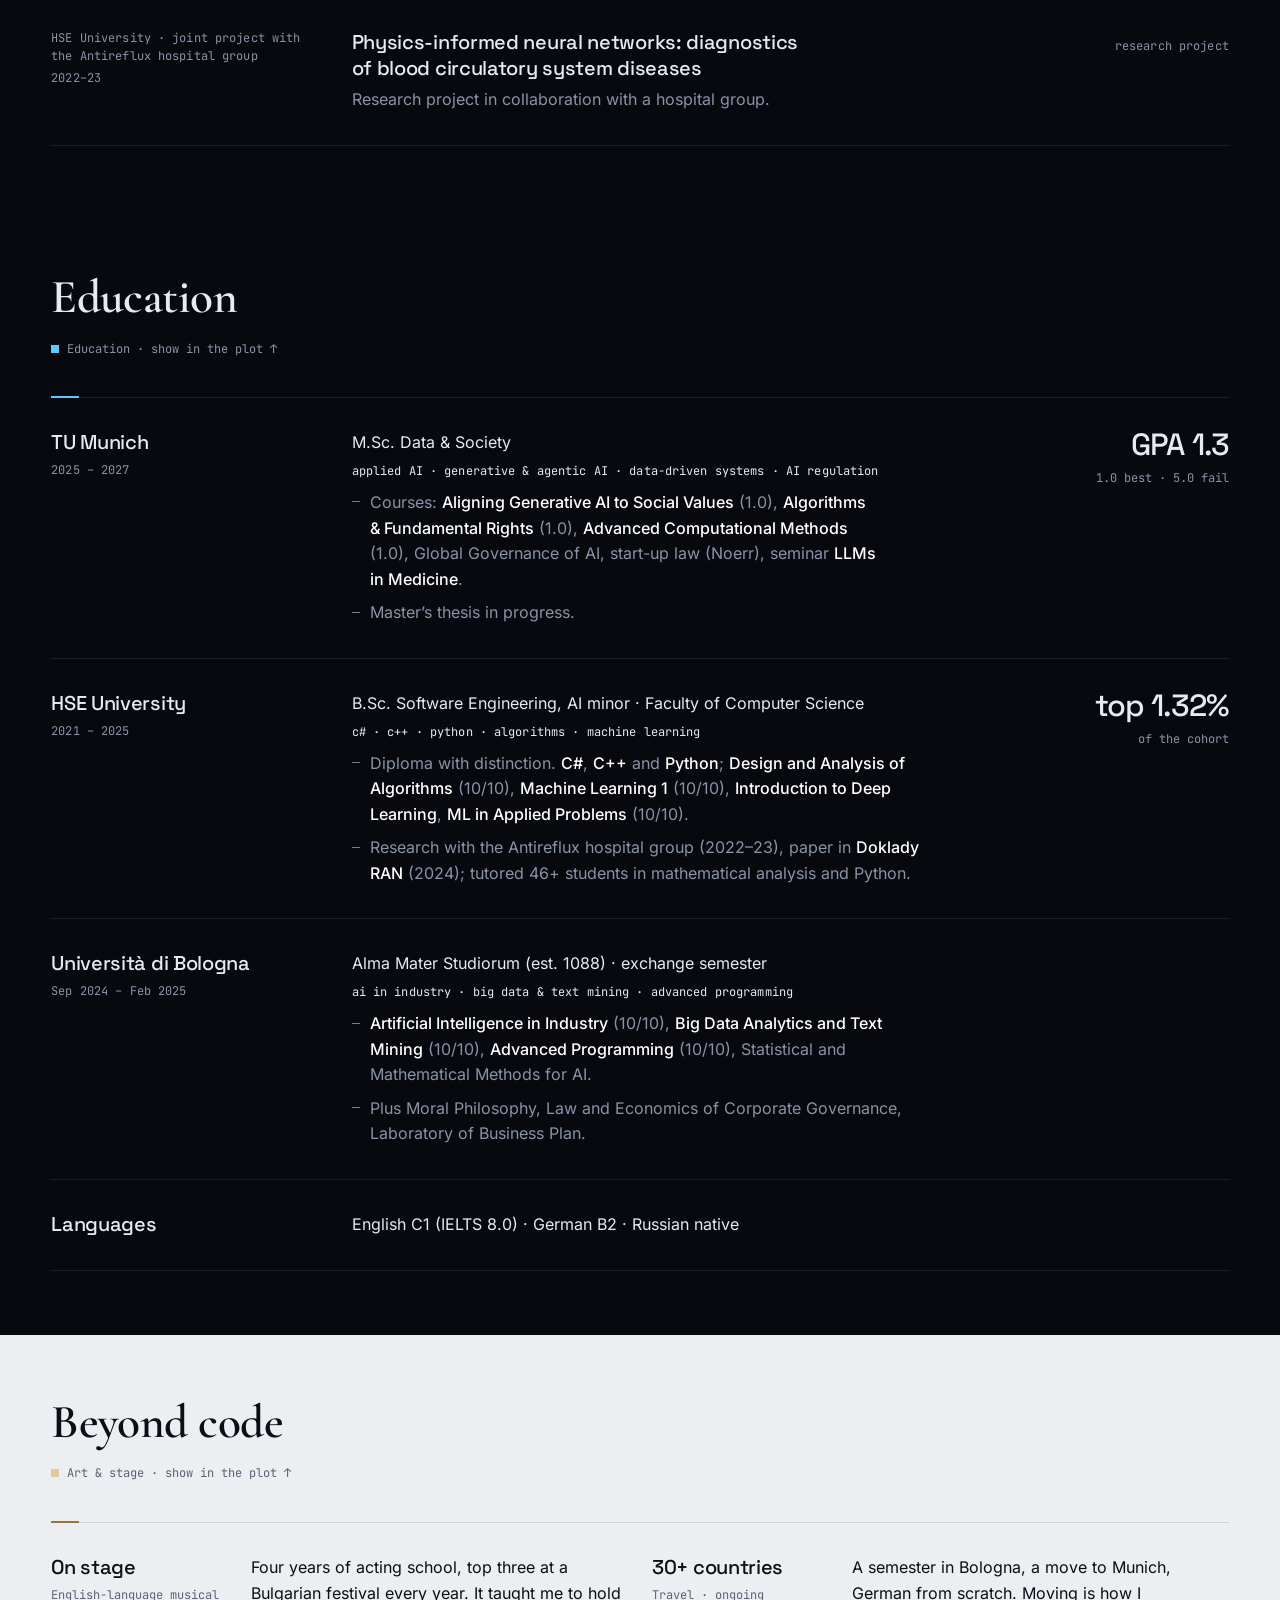
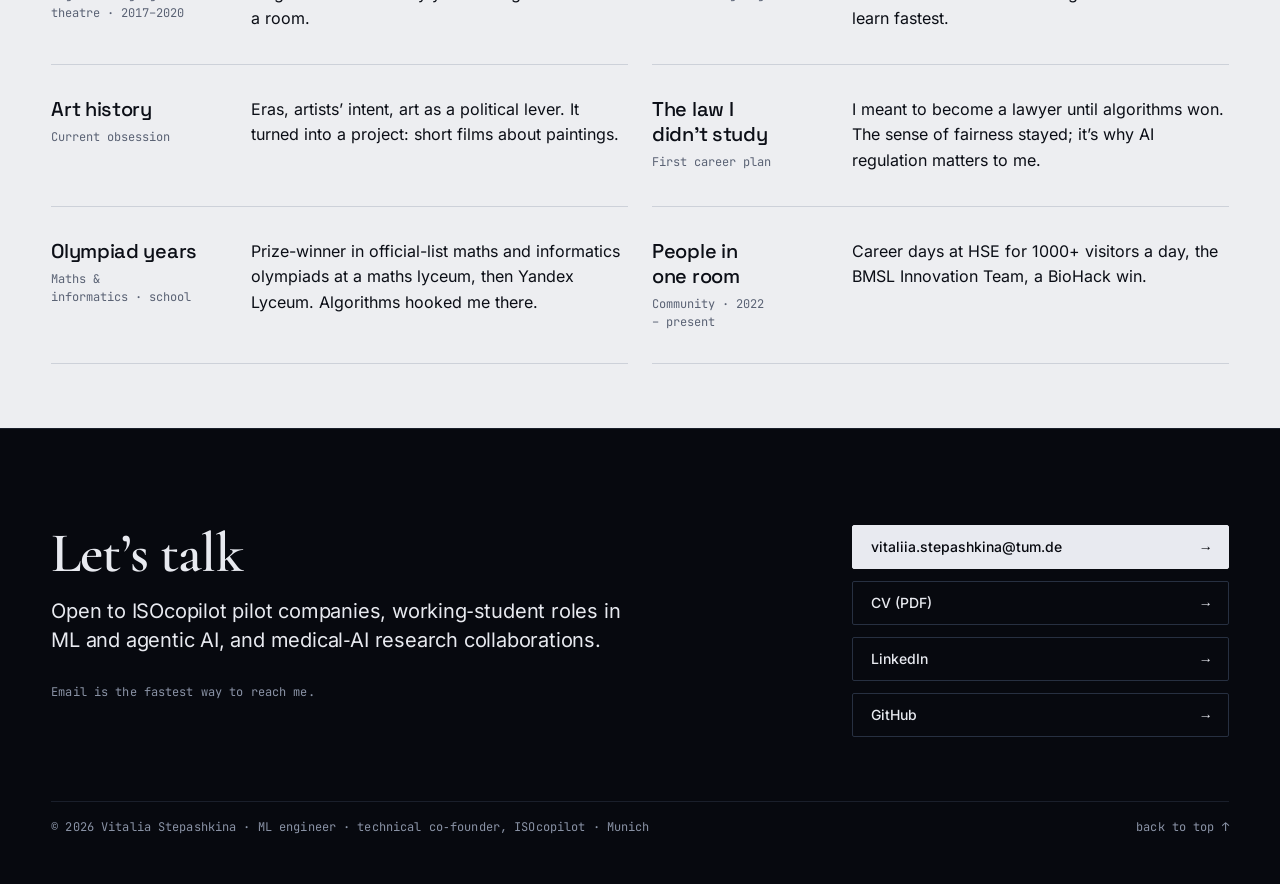
==== commit 93c4aa6e: "minor fixes #3" ====
--- a/index.html
+++ b/index.html
@@ -45,7 +45,7 @@
 <section class="wrap grid hero" id="intro" data-spy aria-label="Introduction">
   <div class="ident">
     <h1 class="t-xl name">Vitalia <br><span>Stepashkina</span></h1>
-    <p class="t-m lead">I build ML systems <span class="nw">end to end,</span> and explain them to the people who pay for them.</p>
+    <p class="t-m lead">ML engineer building AI products across e-commerce, medicine and compliance.</p>
     <div class="cta"><a class="btn primary" href="#contact">Get in touch<span aria-hidden="true">→</span></a><a class="btn to-sky" href="#sky">See the path</a></div>
     <p class="hstatus"><i aria-hidden="true"></i>now: ISOcopilot pilots · Helmholtz manuscript · TUM thesis</p>
     <div class="subject">
--- a/css/site.css
+++ b/css/site.css
@@ -164,11 +164,12 @@
 @media (hover:none){.langsw a{min-height:44px}}
 
 /* Work: metric strip like the brand CV, then two one-line bullets */
-.wrow .body{grid-column:4 / span 9}
+.wrow .meta{grid-column:1 / span 4}
+.wrow .body{grid-column:5 / span 8}
 .mstrip{display:grid;grid-template-columns:repeat(var(--n),minmax(0,1fr));border-top:1px solid var(--line-2);border-bottom:1px solid var(--line);margin:2px 0 var(--sp-4)}
 .mstrip .mc{padding:12px 16px 12px 0}
 .mstrip .mc + .mc{padding-left:16px;border-left:1px solid var(--line)}
-.mstrip b{display:block;font:500 clamp(24px,2.2vw,32px)/1.05 var(--f-display);letter-spacing:-.02em;color:var(--ink);white-space:nowrap}
+.mstrip b{display:block;font:500 clamp(21px,2vw,28px)/1.05 var(--f-display);letter-spacing:-.02em;color:var(--ink);white-space:nowrap}
 .mstrip span{display:block;margin-top:6px;font:400 var(--t-xs)/var(--t-xs-lh) var(--f-mono);color:var(--mute);text-wrap:balance}
 .mstrip[style*="--n:1"]{grid-template-columns:minmax(0,1fr)}
 .wrow ul{margin:0}
@@ -260,7 +261,7 @@
  .mstrip .mc + .mc{border-top:0}
  .mstrip .mc:nth-child(even){padding-left:14px;border-left:1px solid var(--line)}
  .mstrip .mc:nth-child(n+3){border-top:1px solid var(--line)}
- .mstrip b{font-size:clamp(20px,6vw,26px)}
+ .mstrip b{font-size:clamp(18px,5vw,23px)}
 }
 
 /* Round 8: upright Cormorant everywhere, name at a composed size, partners row */
@@ -376,5 +377,5 @@
 .band-light .ilink:hover,.band-light .ilink:focus-visible{border-color:var(--signal-ink)}
 
 /* Round 14: company name should outweigh the metric figures beside it, not read smaller */
-.wrow .meta h3{font-size:clamp(26px,2.4vw,34px);line-height:1.15}
-@media (max-width:600px){.wrow .meta h3{font-size:clamp(23px,7vw,28px)}}
+.wrow .meta h3{font-size:clamp(23px,2.1vw,30px);line-height:1.15}
+@media (max-width:600px){.wrow .meta h3{font-size:clamp(20px,6vw,25px)}}
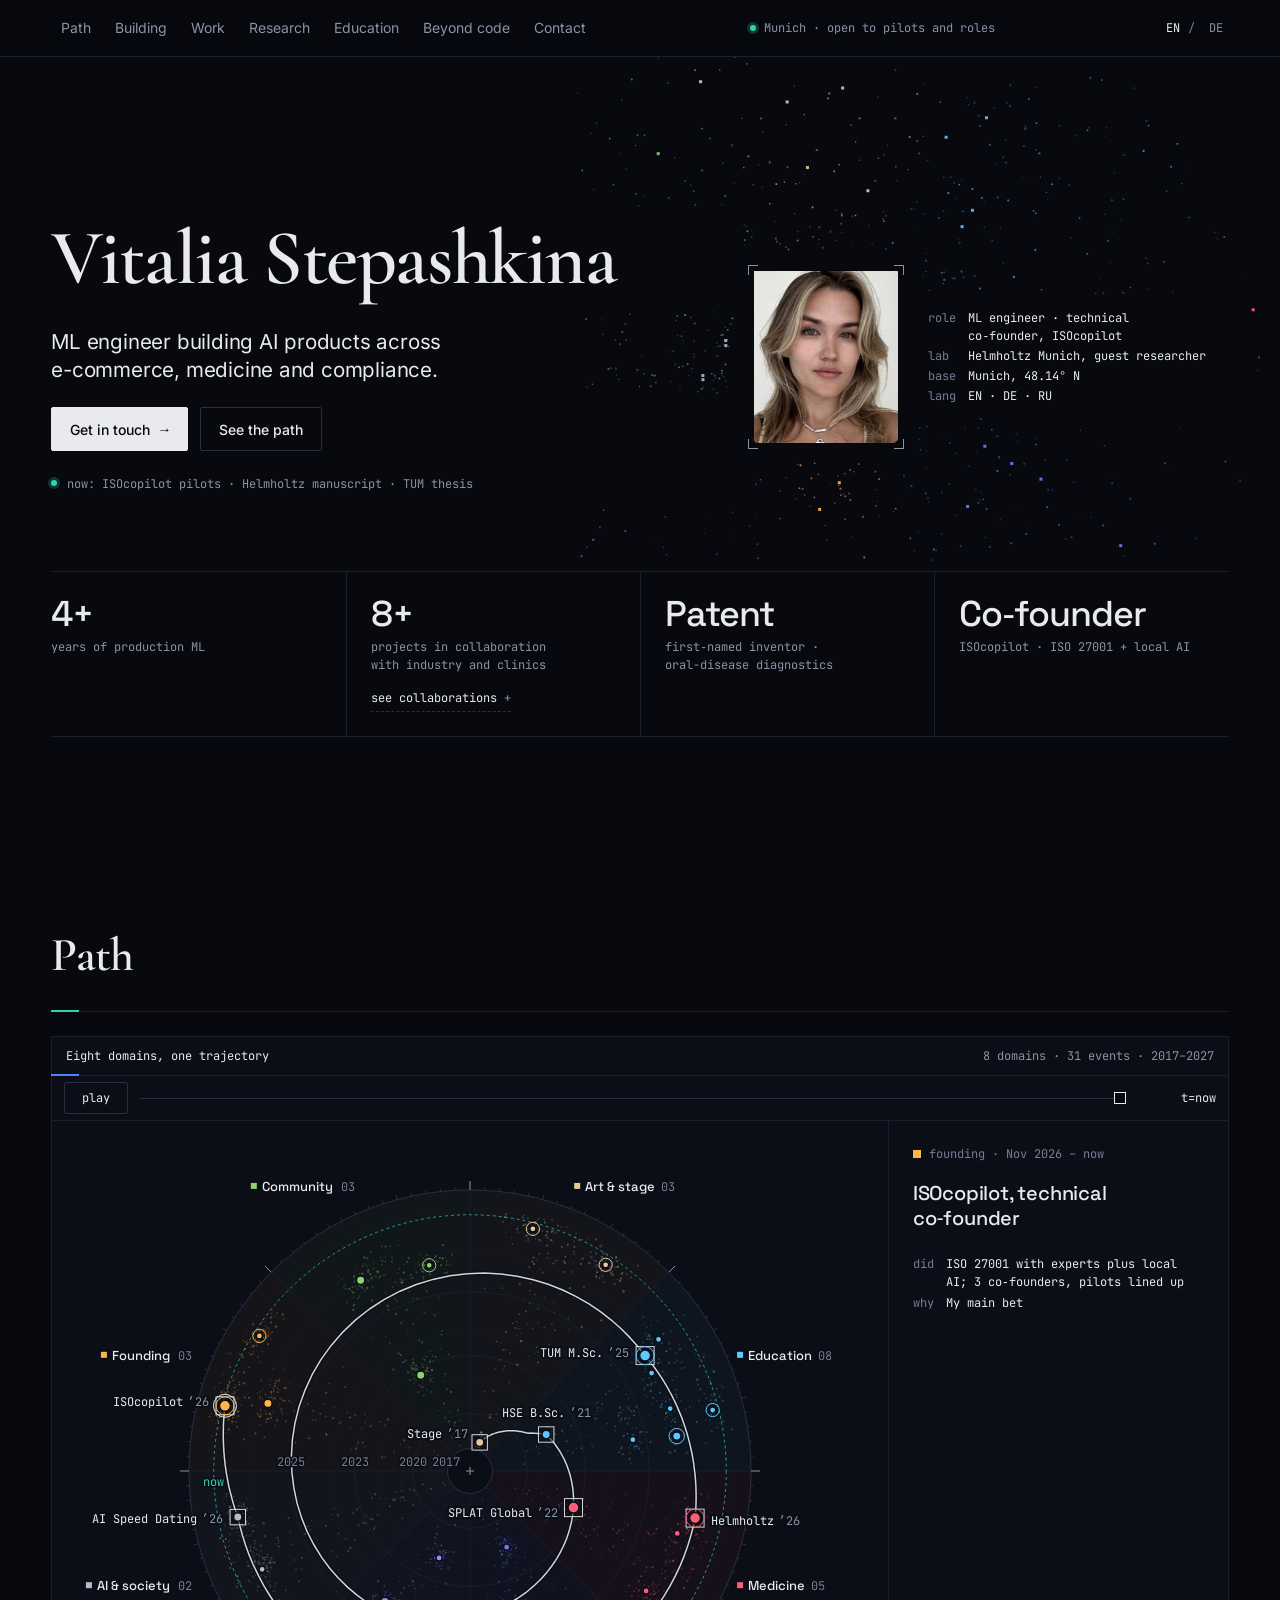
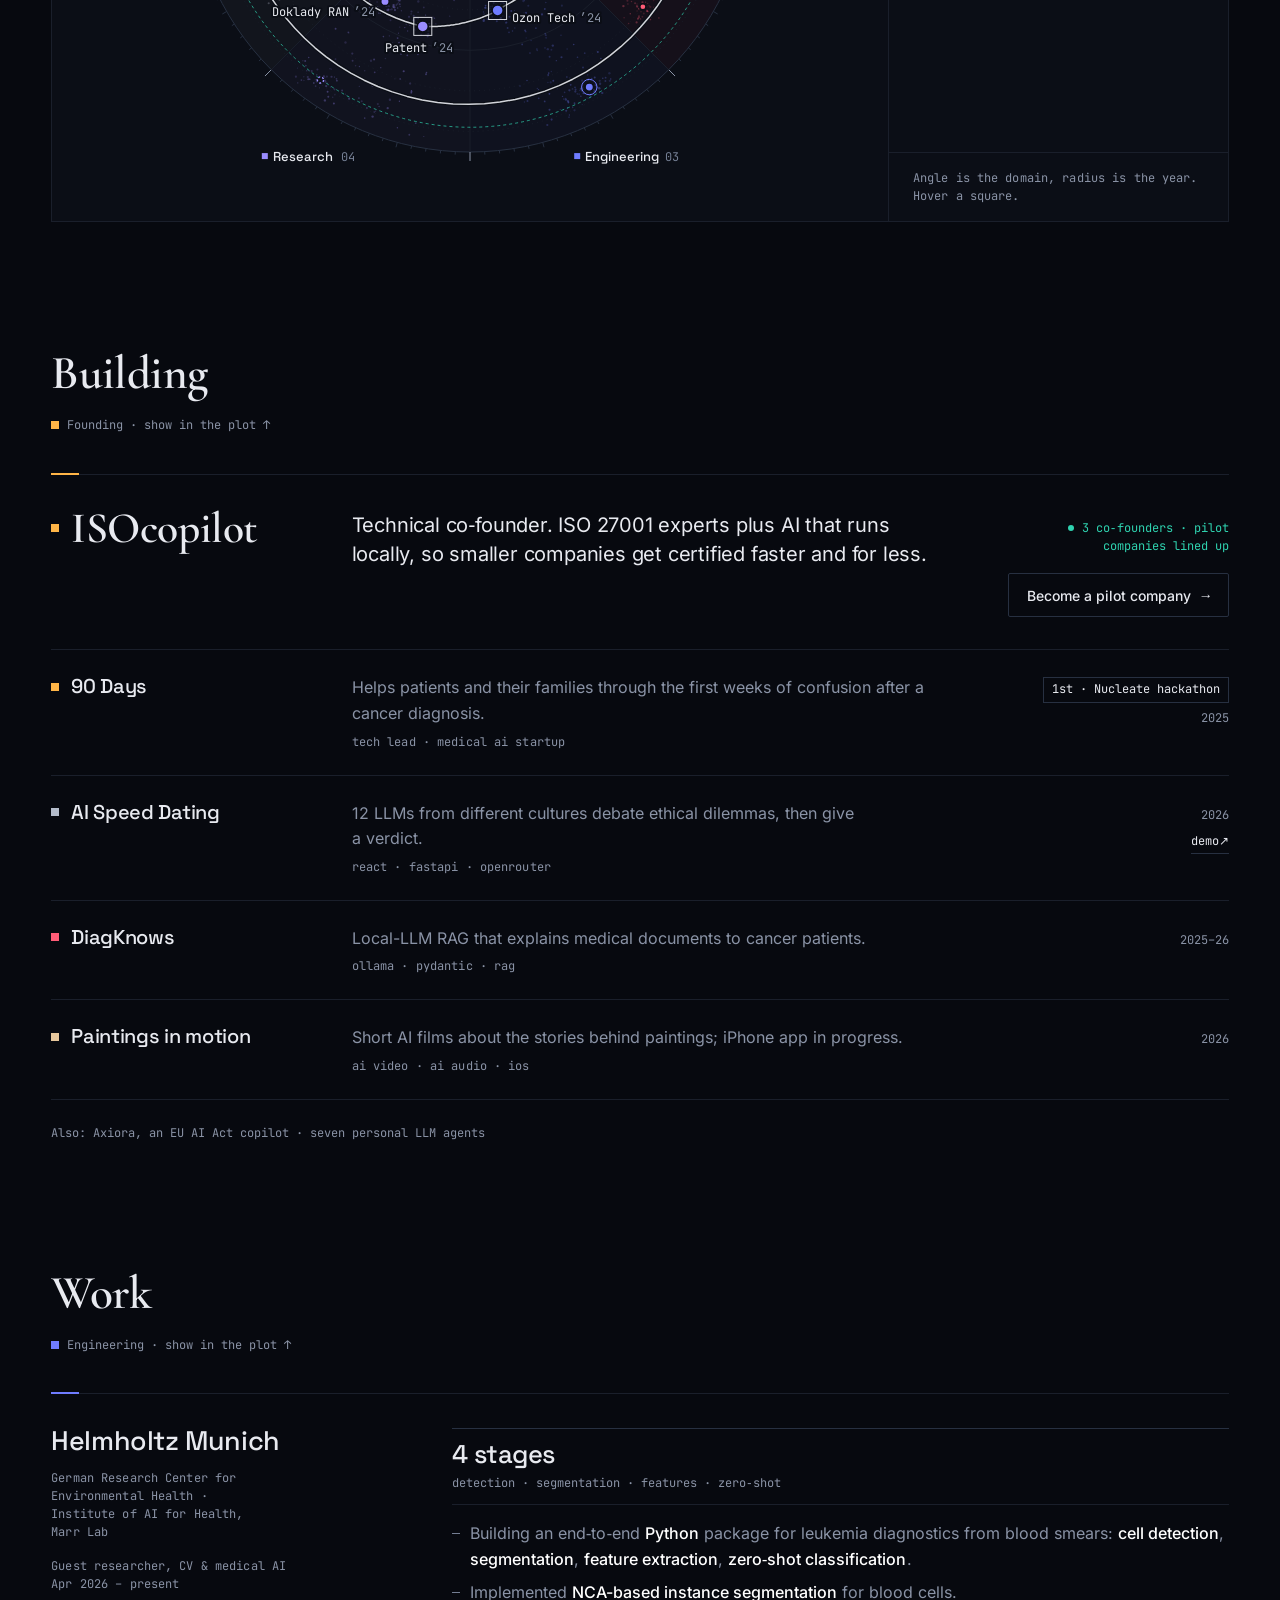
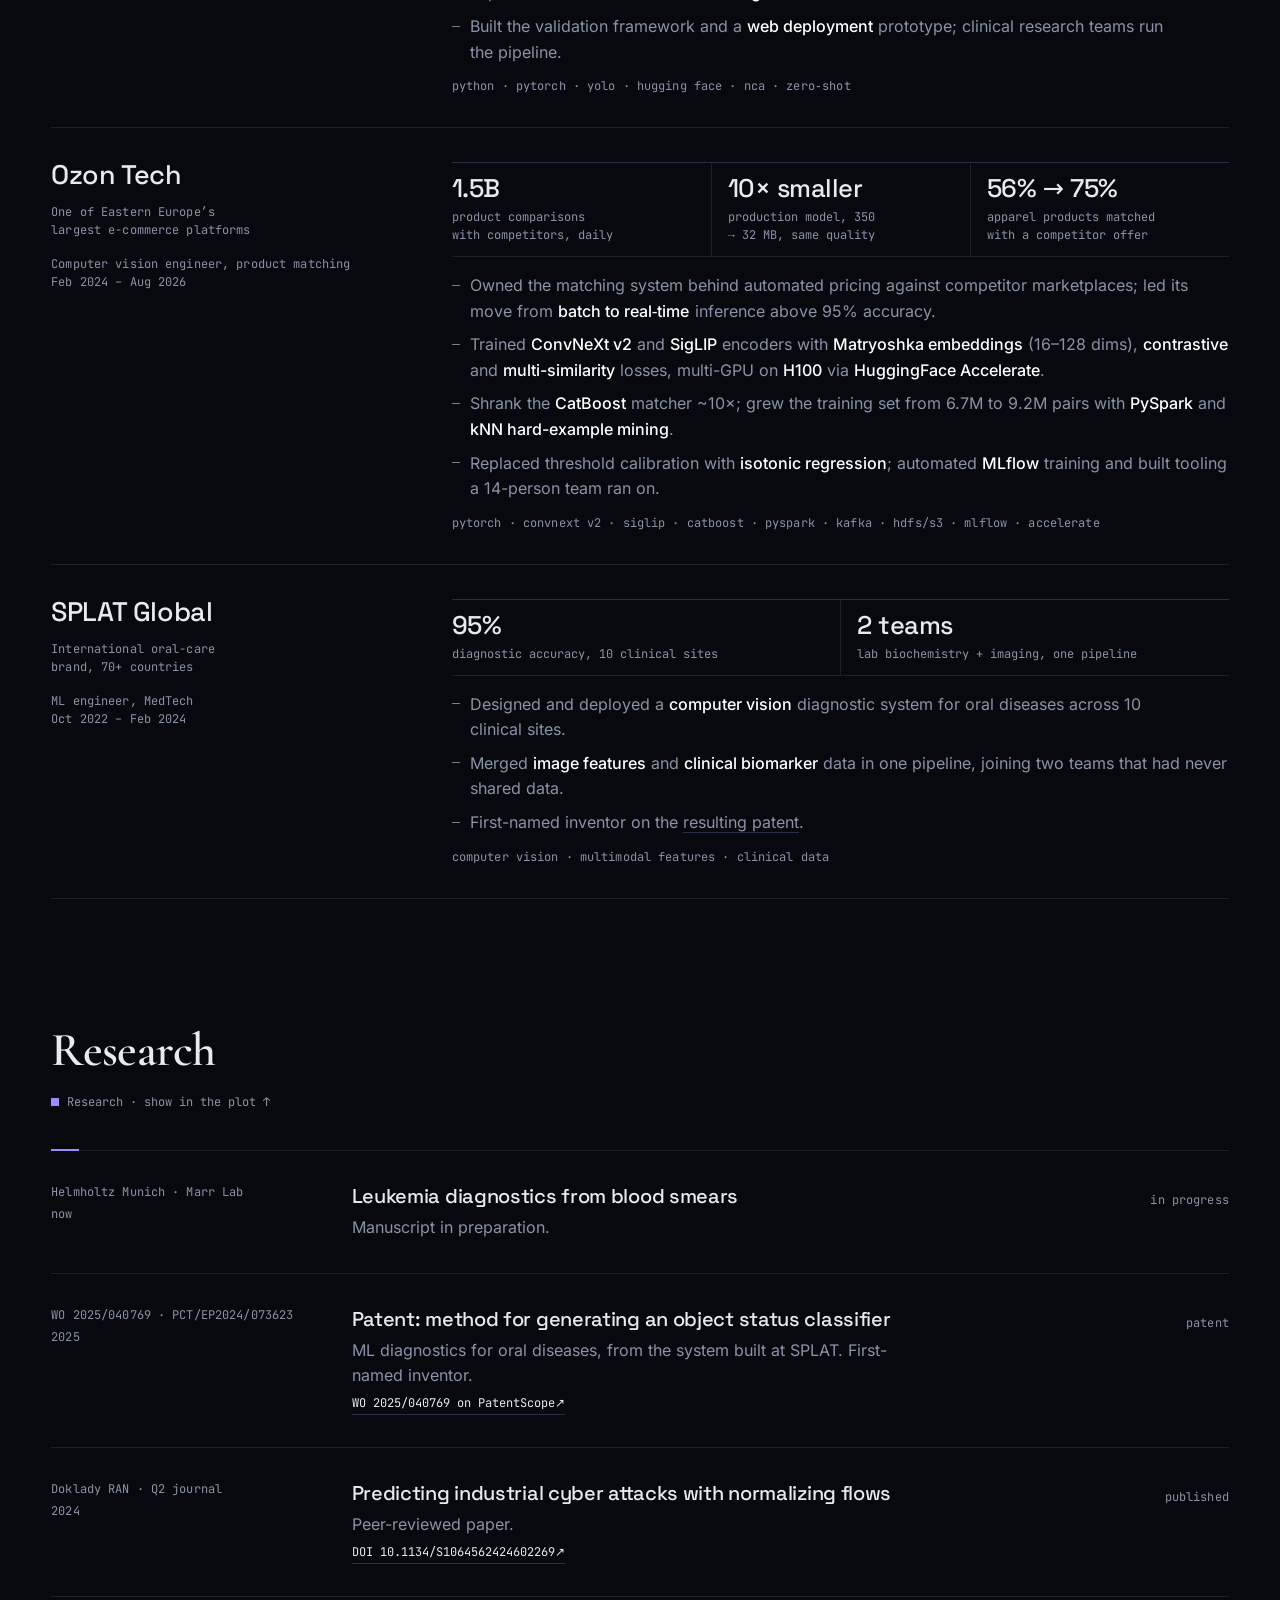
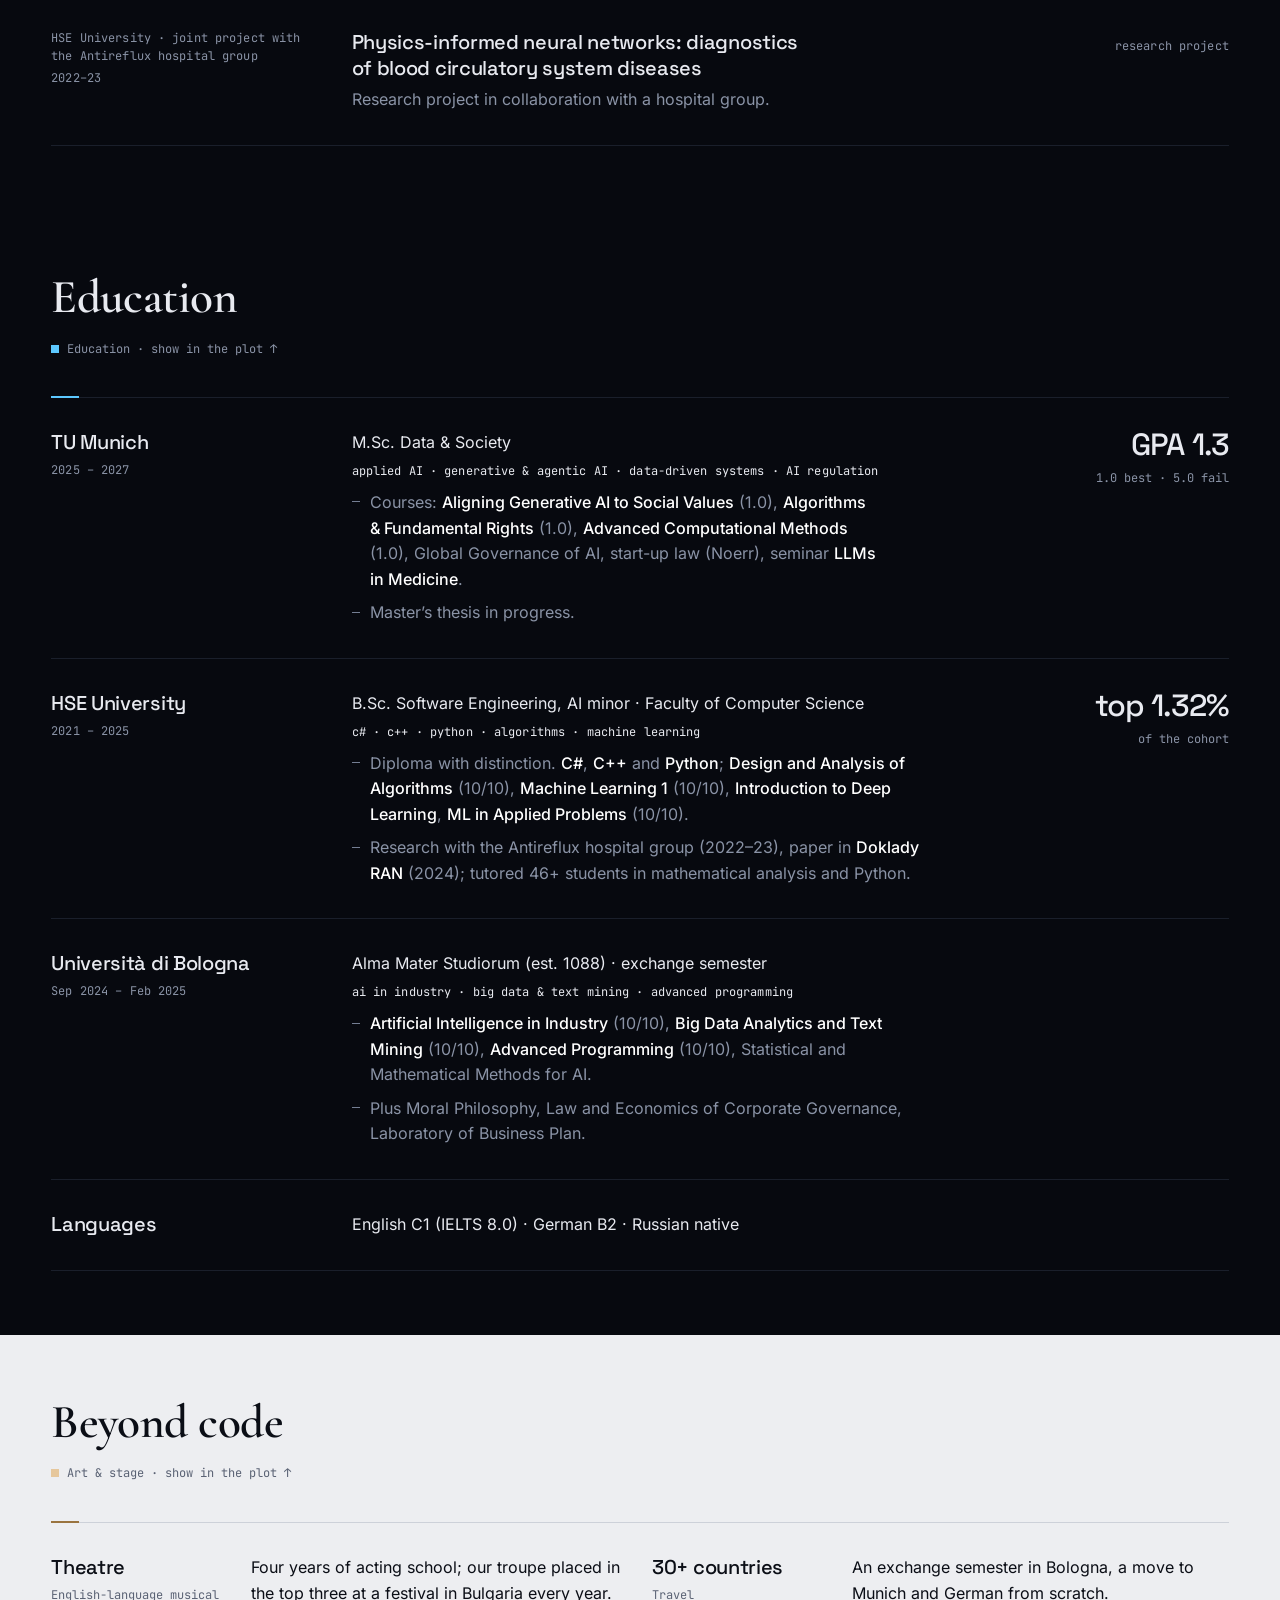
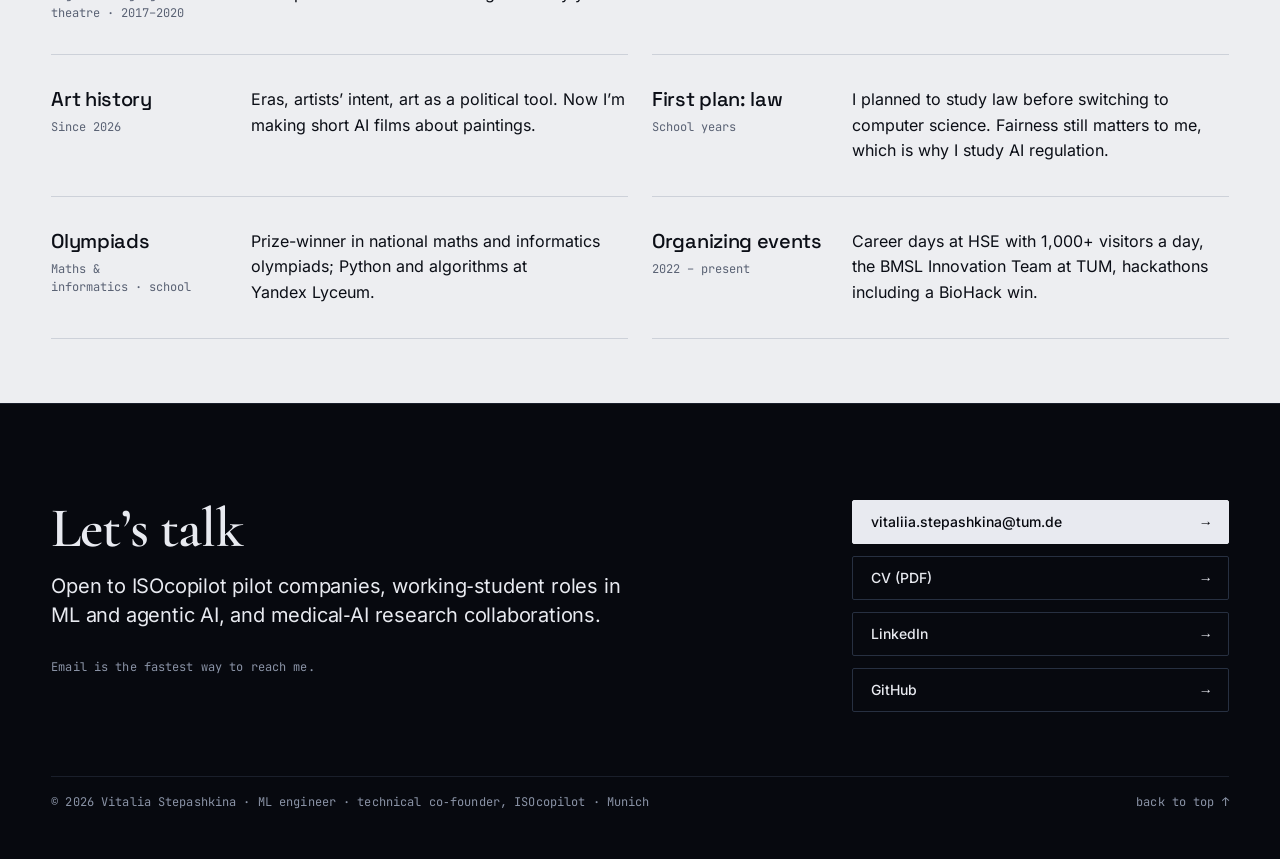
==== commit 95a94994: "minor fixes #4" ====
--- a/index.html
+++ b/index.html
@@ -117,7 +117,7 @@
   </article>
   <article class="grid row wrow">
     <div class="meta"><h3>Ozon Tech</h3><p class="t-cap odesc">One of Eastern Europe’s largest e-commerce platforms</p><span class="t-cap">Computer vision engineer, product matching<br>Feb 2024 – Aug 2026</span></div>
-    <div class="body"><div class="mstrip" style="--n:3"><div class="mc"><b class="num">1.5B</b><span>product pairs scored per day</span></div><div class="mc"><b class="num">350 → 32 MB</b><span>matcher size, almost no quality loss</span></div><div class="mc"><b class="num">+20 p.p.</b><span>Apparel coverage</span></div></div><ul><li>Owned the matching system behind automated pricing against competitor marketplaces; led its move from <strong>batch to real‑time</strong> inference above 95% accuracy.</li><li>Trained <strong>ConvNeXt v2</strong> and <strong>SigLIP</strong> encoders with <strong>Matryoshka embeddings</strong> (16–128 dims), <strong>contrastive</strong> and <strong>multi-similarity</strong> losses, multi-GPU on <strong>H100</strong> via <strong>HuggingFace Accelerate</strong>.</li><li>Shrank the <strong>CatBoost</strong> matcher ~10×; grew the training set from 6.7M to 9.2M pairs with <strong>PySpark</strong> and <strong>kNN hard-example mining</strong>.</li><li>Replaced threshold calibration with <strong>isotonic regression</strong>; automated <strong>MLflow</strong> training and built tooling a 14-person team ran on.</li></ul><span class="t-cap stack">pytorch · convnext v2 · siglip · catboost · pyspark · kafka · hdfs/s3 · mlflow · accelerate</span></div>
+    <div class="body"><div class="mstrip" style="--n:3"><div class="mc"><b class="num">1.5B</b><span>product comparisons with competitors, daily</span></div><div class="mc"><b class="num">10× smaller</b><span>production model, 350 → 32 MB, same quality</span></div><div class="mc"><b class="num">56% → 75%</b><span>apparel products matched with a competitor offer</span></div></div><ul><li>Owned the matching system behind automated pricing against competitor marketplaces; led its move from <strong>batch to real‑time</strong> inference above 95% accuracy.</li><li>Trained <strong>ConvNeXt v2</strong> and <strong>SigLIP</strong> encoders with <strong>Matryoshka embeddings</strong> (16–128 dims), <strong>contrastive</strong> and <strong>multi-similarity</strong> losses, multi-GPU on <strong>H100</strong> via <strong>HuggingFace Accelerate</strong>.</li><li>Shrank the <strong>CatBoost</strong> matcher ~10×; grew the training set from 6.7M to 9.2M pairs with <strong>PySpark</strong> and <strong>kNN hard-example mining</strong>.</li><li>Replaced threshold calibration with <strong>isotonic regression</strong>; automated <strong>MLflow</strong> training and built tooling a 14-person team ran on.</li></ul><span class="t-cap stack">pytorch · convnext v2 · siglip · catboost · pyspark · kafka · hdfs/s3 · mlflow · accelerate</span></div>
   </article>
   <article class="grid row wrow">
     <div class="meta"><h3>SPLAT Global</h3><p class="t-cap odesc">International oral-care brand, 70+ countries</p><span class="t-cap">ML engineer, MedTech<br>Oct 2022 – Feb 2024</span></div>
@@ -178,12 +178,12 @@
 <section class="section band-light" id="beyond" data-spy aria-labelledby="h-beyond"><div class="wrap">
   <div class="grid sec-head"><h2 class="t-l" id="h-beyond">Beyond code</h2><a class="figlink" href="#sky" data-filter="art" style="--c:var(--s-art)"><i aria-hidden="true"></i>Art &amp; stage · show in the plot ↑</a></div>
   <div class="labels">
-    <article class="label"><div><h3>On stage</h3><div class="medium">English-language musical theatre · 2017–2020</div></div><p>Four years of acting school, top three at a Bulgarian festival every year. It taught me to hold a room.</p></article>
-    <article class="label"><div><h3>30+ countries</h3><div class="medium">Travel · ongoing</div></div><p>A semester in Bologna, a move to Munich, German from scratch. Moving is how I learn fastest.</p></article>
-    <article class="label"><div><h3>Art history</h3><div class="medium">Current obsession</div></div><p>Eras, artists’ intent, art as a political lever. It turned into a project: short films about paintings.</p></article>
-    <article class="label"><div><h3>The law I didn’t study</h3><div class="medium">First career plan</div></div><p>I meant to become a lawyer until algorithms won. The sense of fairness stayed; it’s why AI regulation matters to me.</p></article>
-    <article class="label"><div><h3>Olympiad years</h3><div class="medium">Maths &amp; informatics · school</div></div><p>Prize-winner in official-list maths and informatics olympiads at a maths lyceum, then Yandex Lyceum. Algorithms hooked me there.</p></article>
-    <article class="label"><div><h3>People in one room</h3><div class="medium">Community · 2022 – present</div></div><p>Career days at HSE for 1000+ visitors a day, the BMSL Innovation Team, a BioHack win.</p></article>
+    <article class="label"><div><h3>Theatre</h3><div class="medium">English-language musical theatre · 2017–2020</div></div><p>Four years of acting school; our troupe placed in the top three at a festival in Bulgaria every year.</p></article>
+    <article class="label"><div><h3>30+ countries</h3><div class="medium">Travel</div></div><p>An exchange semester in Bologna, a move to Munich and German from scratch.</p></article>
+    <article class="label"><div><h3>Art history</h3><div class="medium">Since 2026</div></div><p>Eras, artists’ intent, art as a political tool. Now I’m making short AI films about paintings.</p></article>
+    <article class="label"><div><h3>First plan: law</h3><div class="medium">School years</div></div><p>I planned to study law before switching to computer science. Fairness still matters to me, which is why I study AI regulation.</p></article>
+    <article class="label"><div><h3>Olympiads</h3><div class="medium">Maths &amp; informatics · school</div></div><p>Prize-winner in national maths and informatics olympiads; Python and algorithms at Yandex Lyceum.</p></article>
+    <article class="label"><div><h3>Organizing events</h3><div class="medium">2022 – present</div></div><p>Career days at HSE with 1,000+ visitors a day, the BMSL Innovation Team at TUM, hackathons including a BioHack win.</p></article>
   </div>
 </div></section>
 </main>
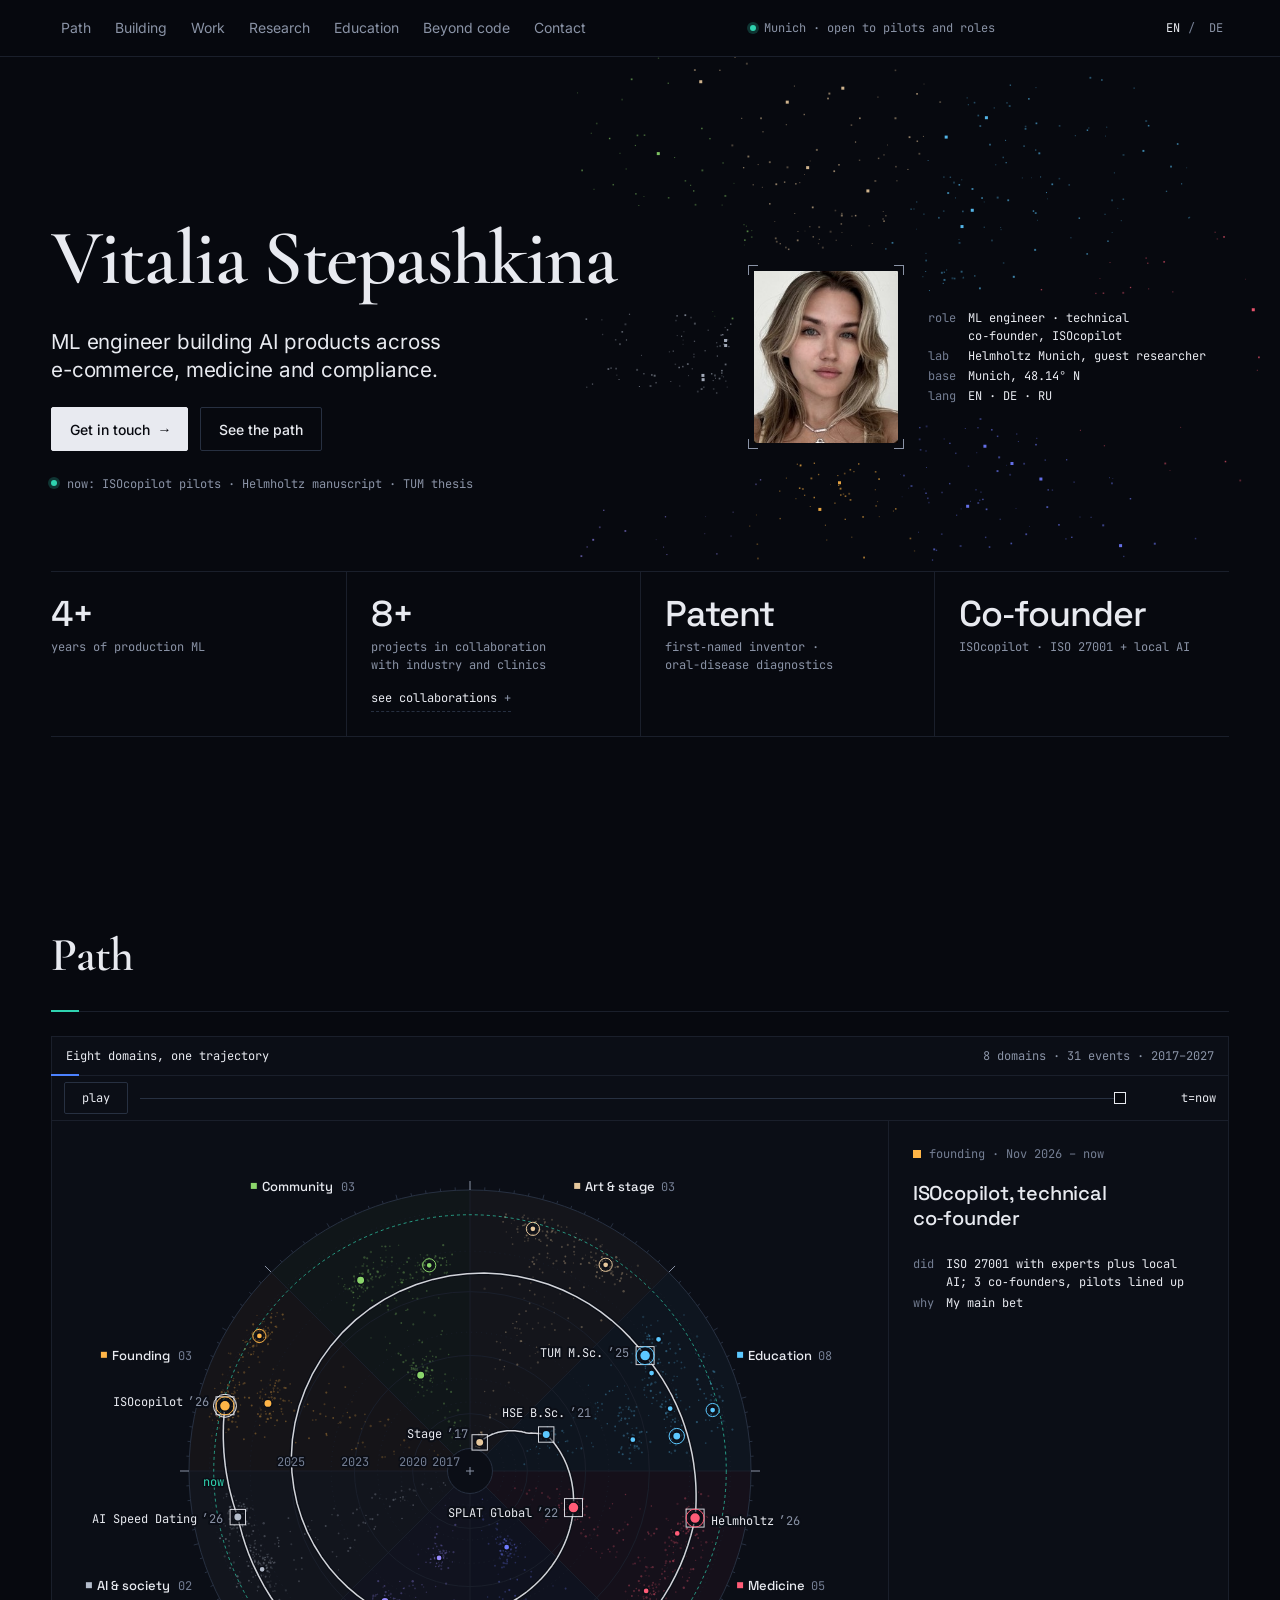
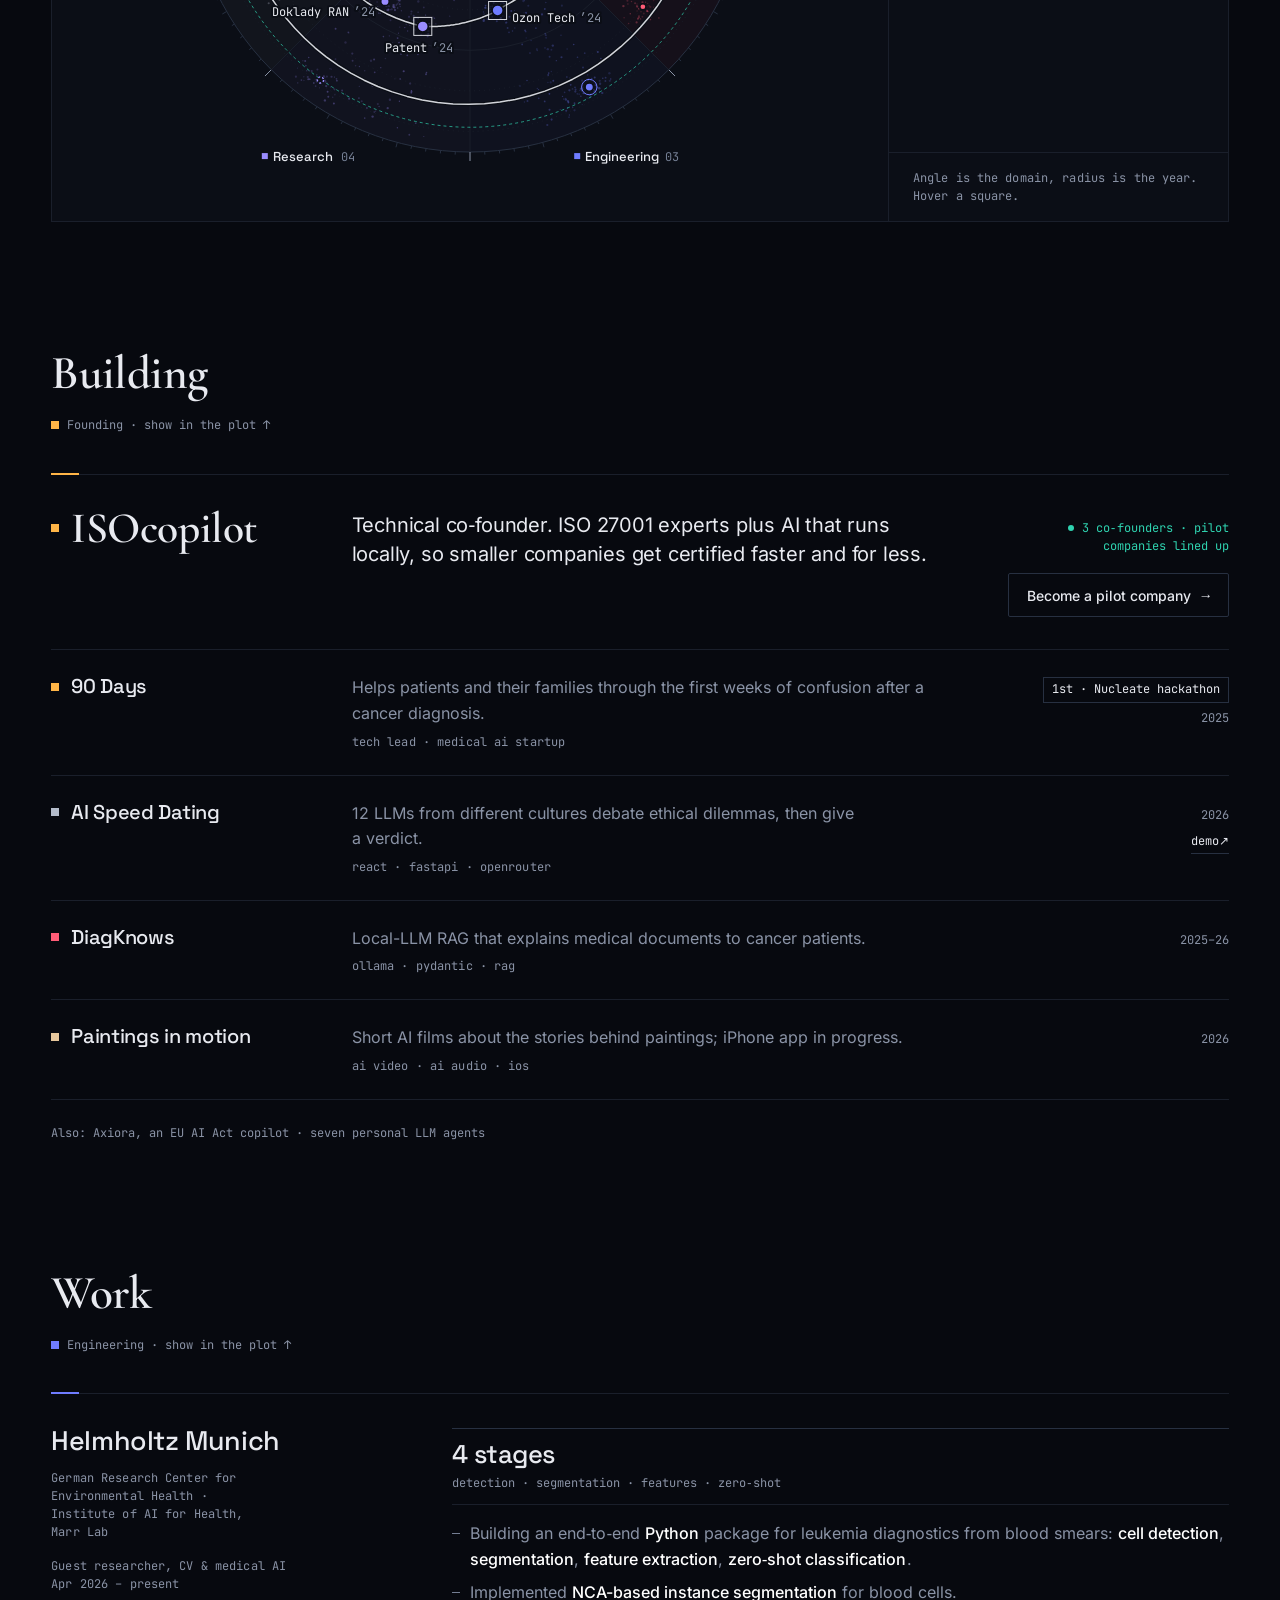
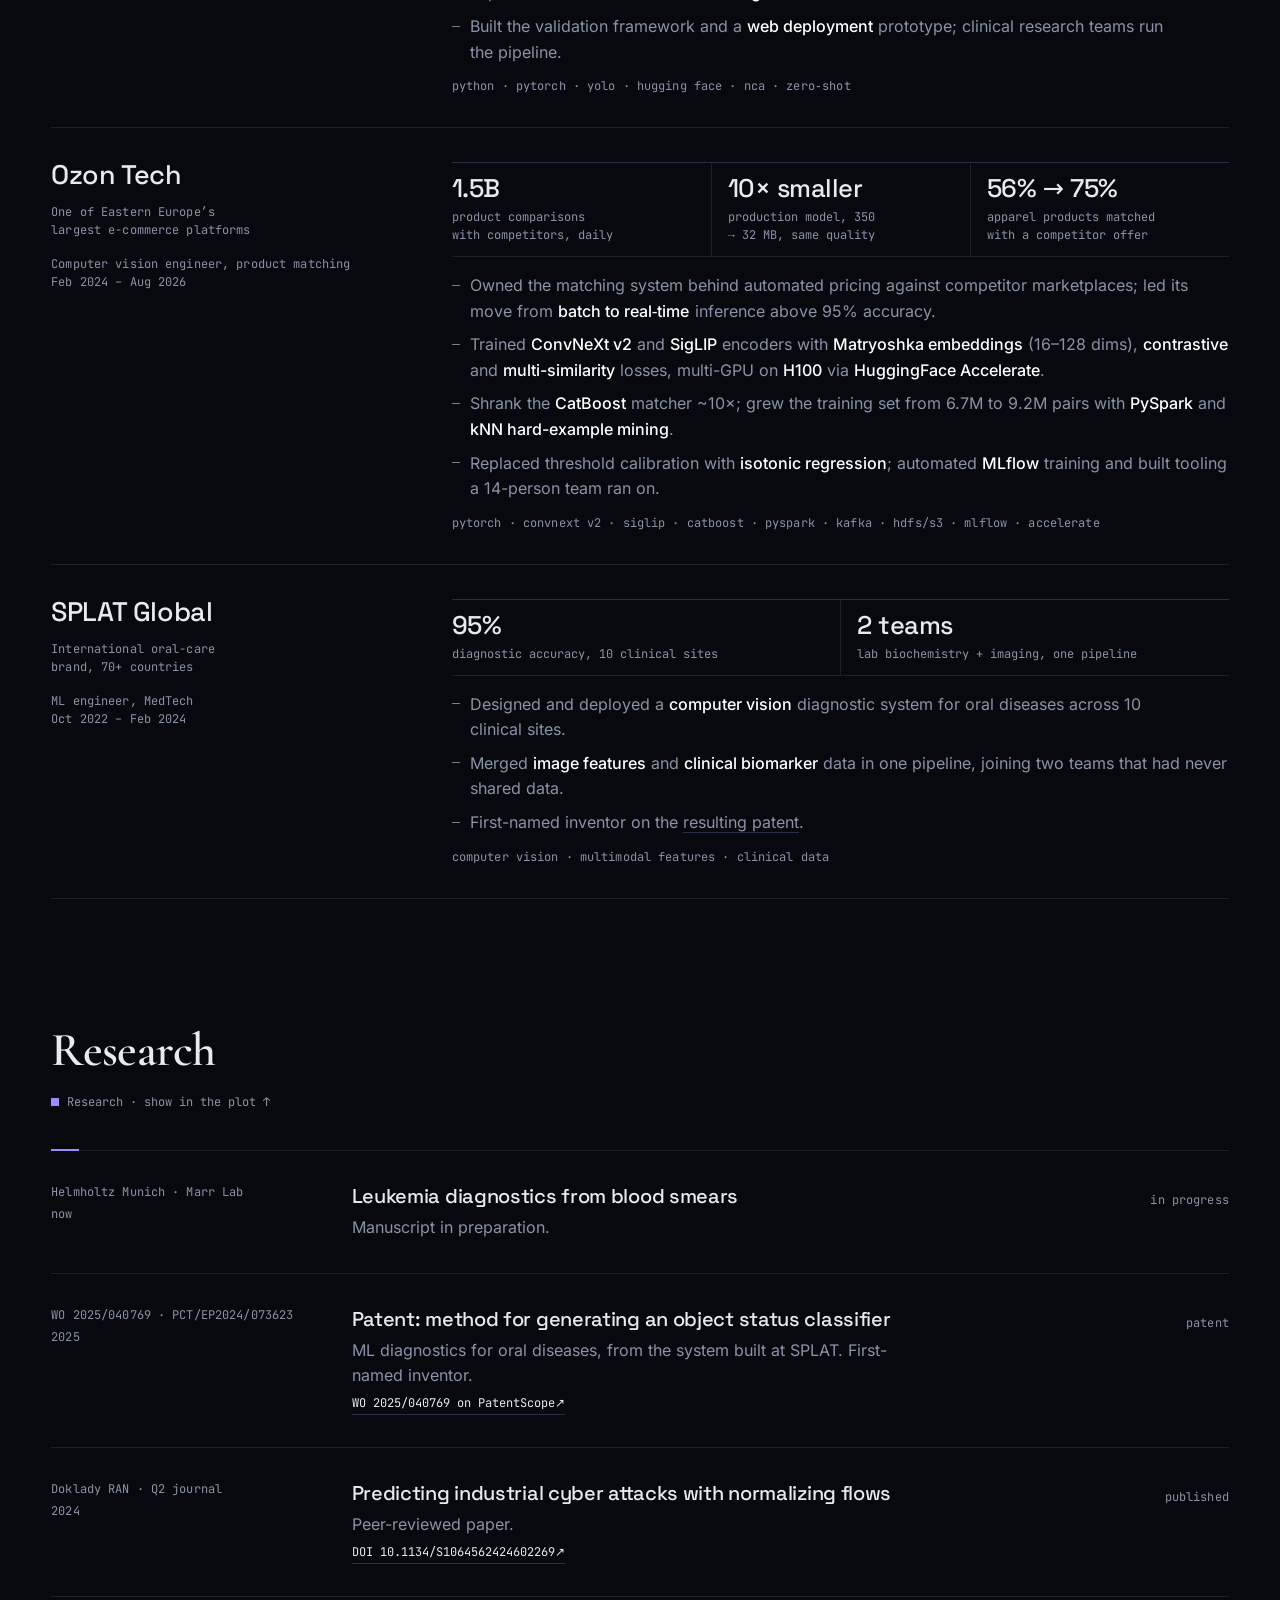
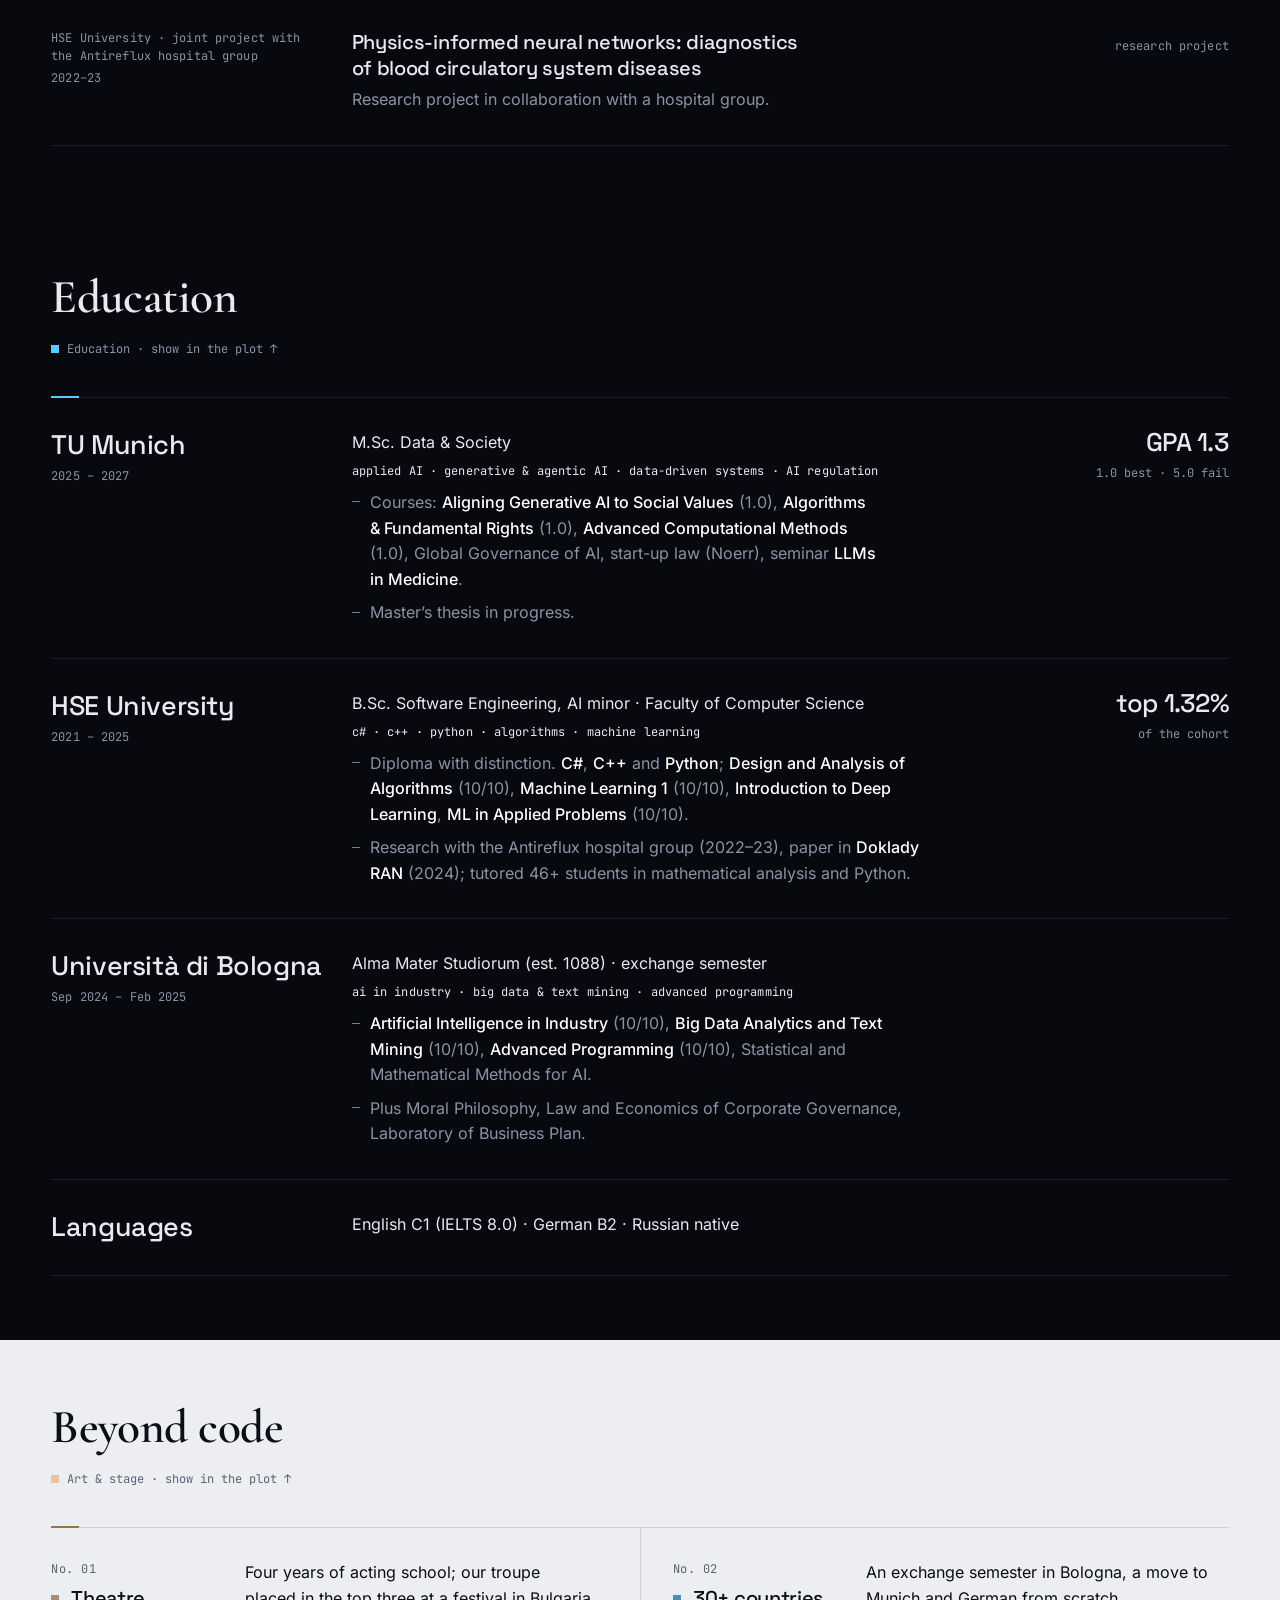
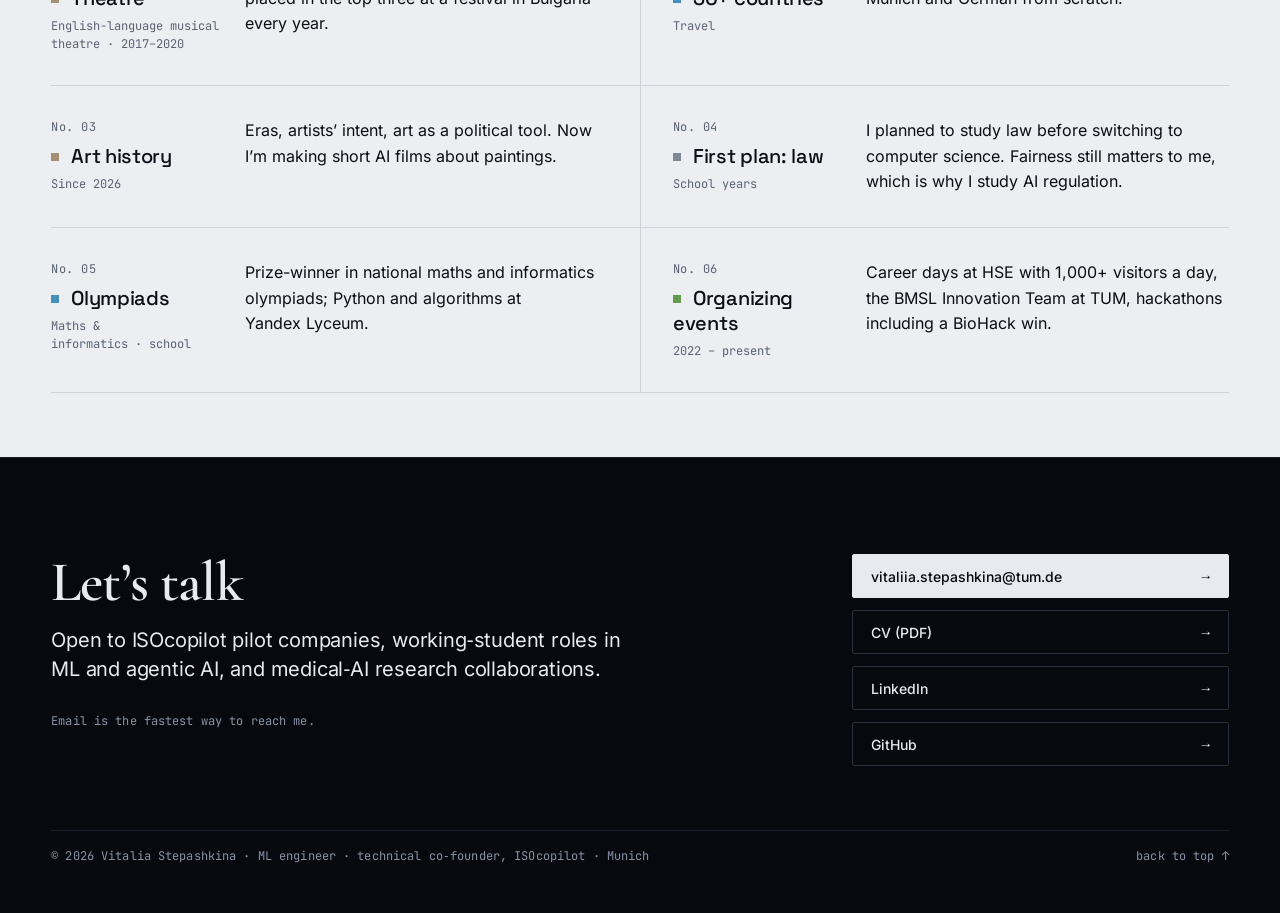
==== commit 0ddc01f7: "beyond code has been fixed" ====
--- a/index.html
+++ b/index.html
@@ -178,12 +178,12 @@
 <section class="section band-light" id="beyond" data-spy aria-labelledby="h-beyond"><div class="wrap">
   <div class="grid sec-head"><h2 class="t-l" id="h-beyond">Beyond code</h2><a class="figlink" href="#sky" data-filter="art" style="--c:var(--s-art)"><i aria-hidden="true"></i>Art &amp; stage · show in the plot ↑</a></div>
   <div class="labels">
-    <article class="label"><div><h3>Theatre</h3><div class="medium">English-language musical theatre · 2017–2020</div></div><p>Four years of acting school; our troupe placed in the top three at a festival in Bulgaria every year.</p></article>
-    <article class="label"><div><h3>30+ countries</h3><div class="medium">Travel</div></div><p>An exchange semester in Bologna, a move to Munich and German from scratch.</p></article>
-    <article class="label"><div><h3>Art history</h3><div class="medium">Since 2026</div></div><p>Eras, artists’ intent, art as a political tool. Now I’m making short AI films about paintings.</p></article>
-    <article class="label"><div><h3>First plan: law</h3><div class="medium">School years</div></div><p>I planned to study law before switching to computer science. Fairness still matters to me, which is why I study AI regulation.</p></article>
-    <article class="label"><div><h3>Olympiads</h3><div class="medium">Maths &amp; informatics · school</div></div><p>Prize-winner in national maths and informatics olympiads; Python and algorithms at Yandex Lyceum.</p></article>
-    <article class="label"><div><h3>Organizing events</h3><div class="medium">2022 – present</div></div><p>Career days at HSE with 1,000+ visitors a day, the BMSL Innovation Team at TUM, hackathons including a BioHack win.</p></article>
+    <article class="label" style="--c:var(--s-art)"><div><h3>Theatre</h3><div class="medium">English-language musical theatre · 2017–2020</div></div><p>Four years of acting school; our troupe placed in the top three at a festival in Bulgaria every year.</p></article>
+    <article class="label" style="--c:var(--s-edu)"><div><h3>30+ countries</h3><div class="medium">Travel</div></div><p>An exchange semester in Bologna, a move to Munich and German from scratch.</p></article>
+    <article class="label" style="--c:var(--s-art)"><div><h3>Art history</h3><div class="medium">Since 2026</div></div><p>Eras, artists’ intent, art as a political tool. Now I’m making short AI films about paintings.</p></article>
+    <article class="label" style="--c:var(--s-soc)"><div><h3>First plan: law</h3><div class="medium">School years</div></div><p>I planned to study law before switching to computer science. Fairness still matters to me, which is why I study AI regulation.</p></article>
+    <article class="label" style="--c:var(--s-edu)"><div><h3>Olympiads</h3><div class="medium">Maths &amp; informatics · school</div></div><p>Prize-winner in national maths and informatics olympiads; Python and algorithms at Yandex Lyceum.</p></article>
+    <article class="label" style="--c:var(--s-com)"><div><h3>Organizing events</h3><div class="medium">2022 – present</div></div><p>Career days at HSE with 1,000+ visitors a day, the BMSL Innovation Team at TUM, hackathons including a BioHack win.</p></article>
   </div>
 </div></section>
 </main>
--- a/css/site.css
+++ b/css/site.css
@@ -164,8 +164,7 @@
 @media (hover:none){.langsw a{min-height:44px}}
 
 /* Work: metric strip like the brand CV, then two one-line bullets */
-.wrow .meta{grid-column:1 / span 4}
-.wrow .body{grid-column:5 / span 8}
+@media (min-width:721px){.wrow .meta{grid-column:1 / span 4}.wrow .body{grid-column:5 / span 8}}
 .mstrip{display:grid;grid-template-columns:repeat(var(--n),minmax(0,1fr));border-top:1px solid var(--line-2);border-bottom:1px solid var(--line);margin:2px 0 var(--sp-4)}
 .mstrip .mc{padding:12px 16px 12px 0}
 .mstrip .mc + .mc{padding-left:16px;border-left:1px solid var(--line)}
@@ -174,7 +173,6 @@
 .mstrip[style*="--n:1"]{grid-template-columns:minmax(0,1fr)}
 .wrow ul{margin:0}
 .wrow .stack{display:block;margin-top:var(--sp-3)}
-@media (max-width:1024px){.wrow .body{grid-column:5 / span 8}}
 @media (max-width:600px){.wrow .body{grid-column:1 / -1}.mstrip{grid-template-columns:minmax(0,1fr)}.mstrip .mc + .mc{padding-left:0;border-left:0;border-top:1px solid var(--line)}}
 
 /* Building: badge + external link in the right column */
@@ -379,3 +377,36 @@
 /* Round 14: company name should outweigh the metric figures beside it, not read smaller */
 .wrow .meta h3{font-size:clamp(23px,2.1vw,30px);line-height:1.15}
 @media (max-width:600px){.wrow .meta h3{font-size:clamp(20px,6vw,25px)}}
+
+/* Round 16: Education — university name bigger, side figure smaller, less clash */
+.erow .meta h3{font-size:clamp(23px,2.1vw,30px);line-height:1.15}
+.erow .fig b{font-size:clamp(22px,2vw,28px)}
+
+/* Round 17: smooth scrolling for in-page links (nav, CTA, back to top); off for reduced motion.
+   Enabled by site.js after load (html.smooth), so opening a #section link or reloading jumps there instantly
+   instead of animating through the whole page. */
+@media (prefers-reduced-motion:no-preference){html.smooth{scroll-behavior:smooth}}
+
+/* Round 18: Beyond code — each label reads as its own cell: hairline between the two columns */
+@media (min-width:721px){
+ .labels{column-gap:0}
+ .label:nth-child(odd){padding-right:var(--sp-6)}
+ .label:nth-child(even){padding-left:var(--sp-6);border-left:1px solid var(--paper-line)}
+}
+
+/* Round 19: mobile QA (iPhone 17 Pro, 402px) */
+/* status pill is cut off next to the scrolling links; the hero already shows the 'now' line */
+@media (max-width:800px){.nav .status{display:none}}
+/* section → plot links: full width, one line */
+@media (max-width:720px){.figlink{grid-column:1 / -1}}
+.ptip span{white-space:nowrap} /* keep the '+' on the last word; .metric span's text-wrap:balance would otherwise let it drop to its own line */
+/* the hero point cloud never paints outside the hero, even for a frame during an iOS resize */
+#intro .fx{overflow:hidden}
+
+/* Round 20: Beyond code as museum labels: exhibit number + sphere key per card.
+   Keys are darkened toward the ink so the pale sphere colours (art, society) stay visible on paper. */
+.labels{counter-reset:lab}
+.label{counter-increment:lab}
+.label>div::before{content:"No. " counter(lab,decimal-leading-zero);display:block;margin-bottom:8px;font:400 var(--t-xs)/1.5 var(--f-mono);letter-spacing:.04em;color:var(--paper-mute)}
+:lang(de) .label>div::before{content:"Nr. " counter(lab,decimal-leading-zero)}
+.label h3::before{content:"";display:inline-block;width:8px;height:8px;margin-right:12px;vertical-align:.12em;background:color-mix(in srgb,var(--c,var(--paper-mute)) 70%,var(--paper-ink))}
